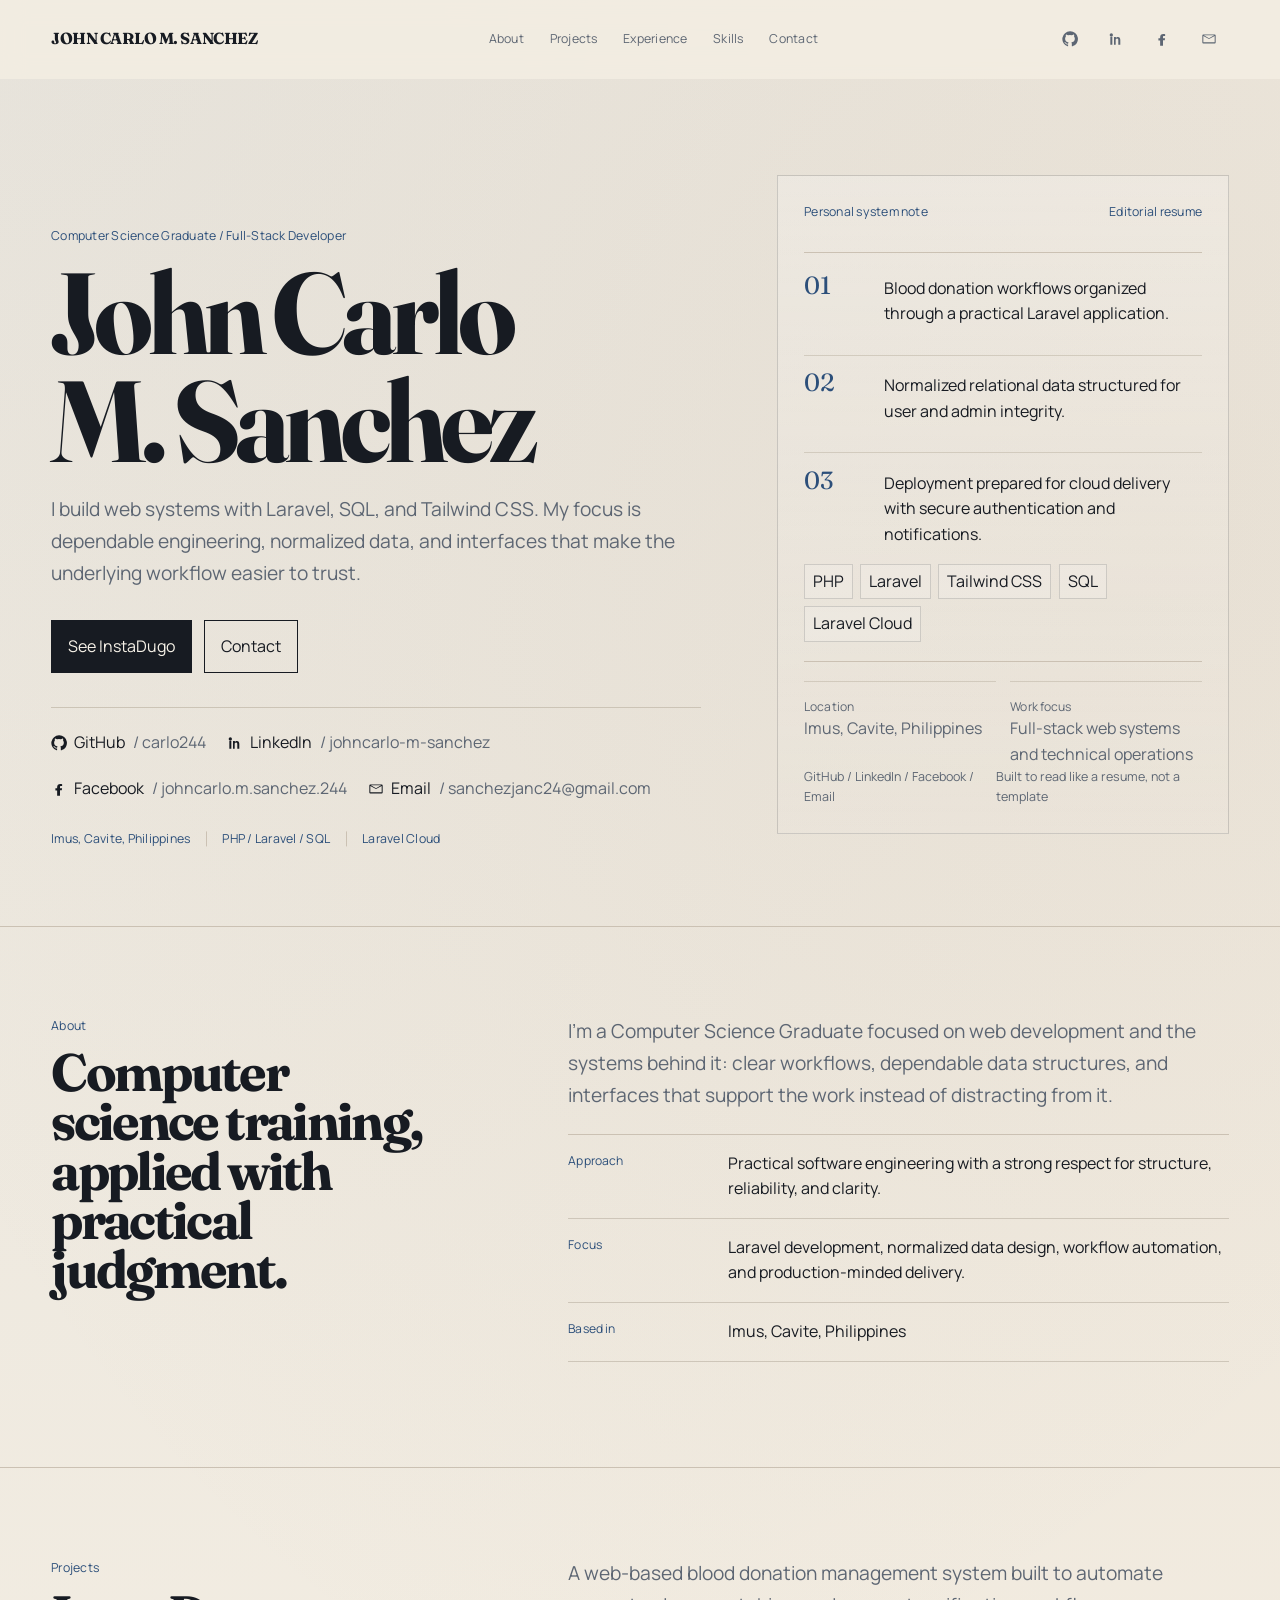
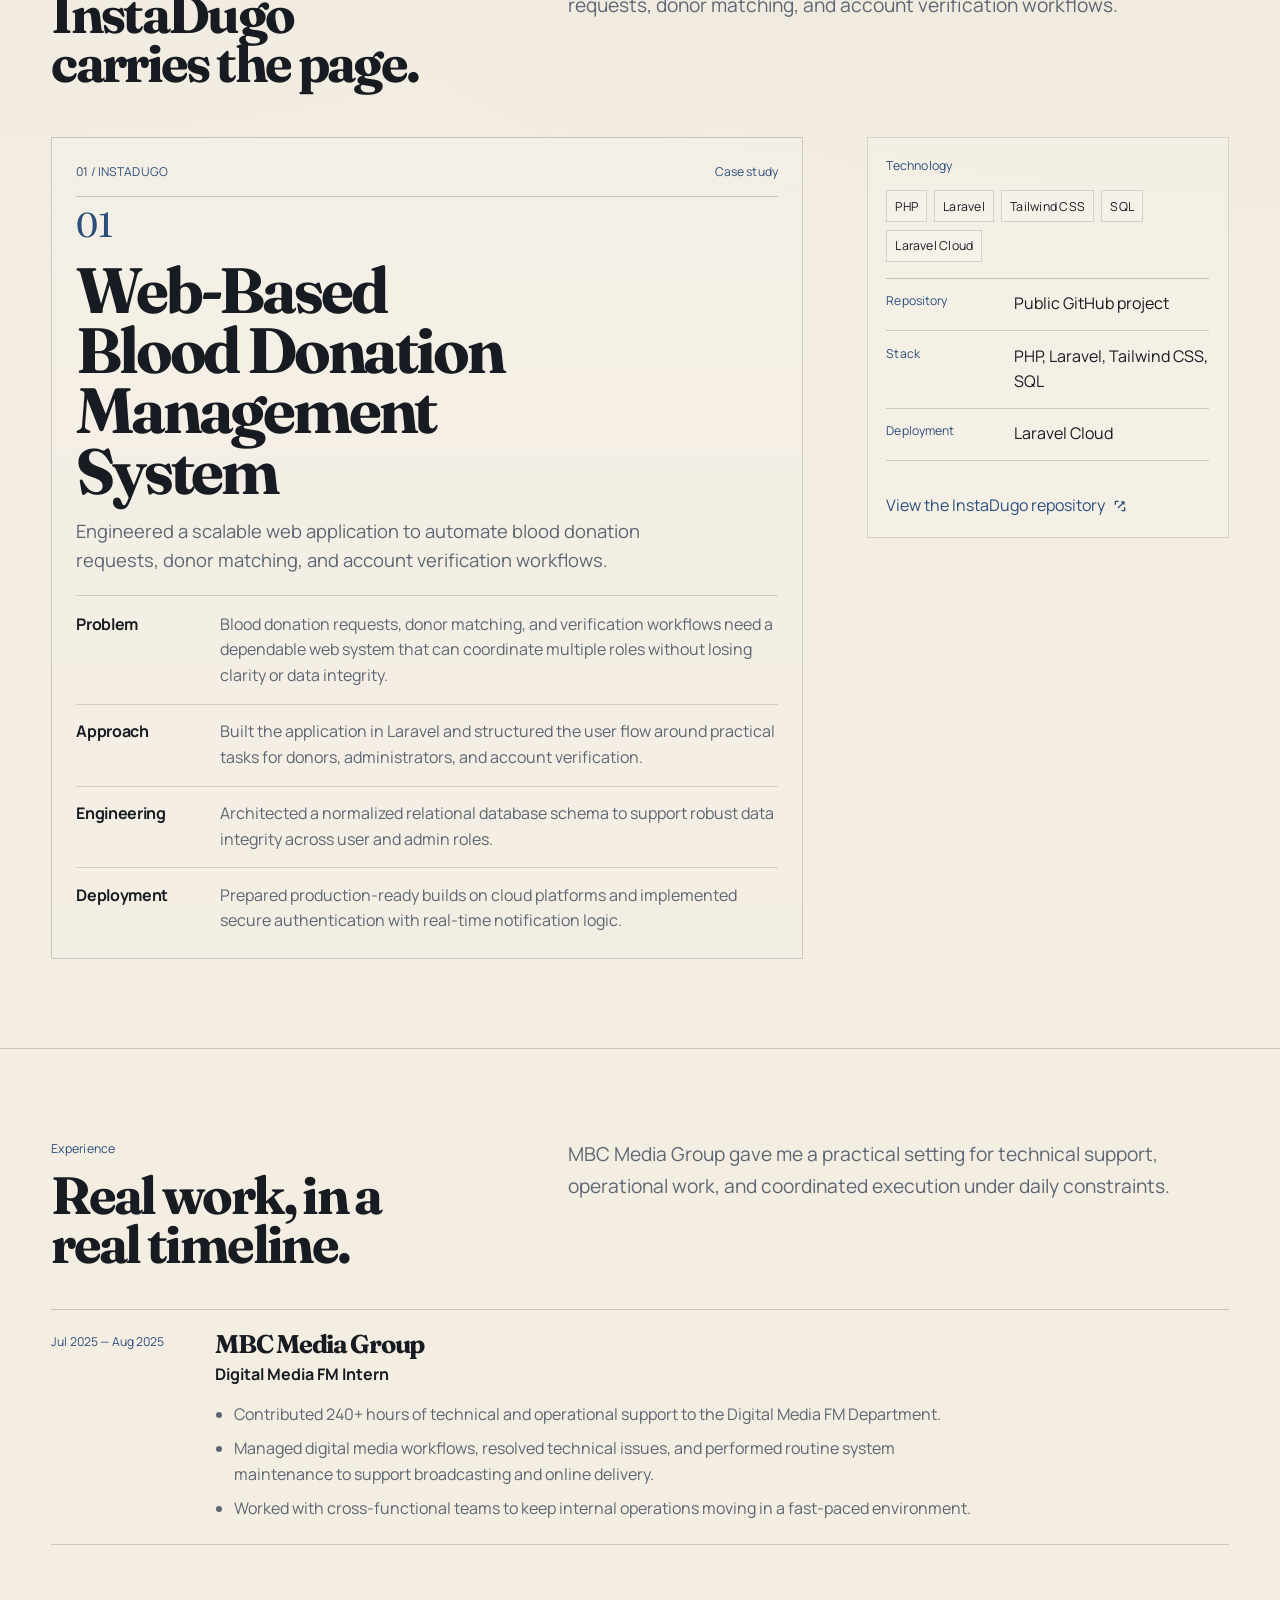
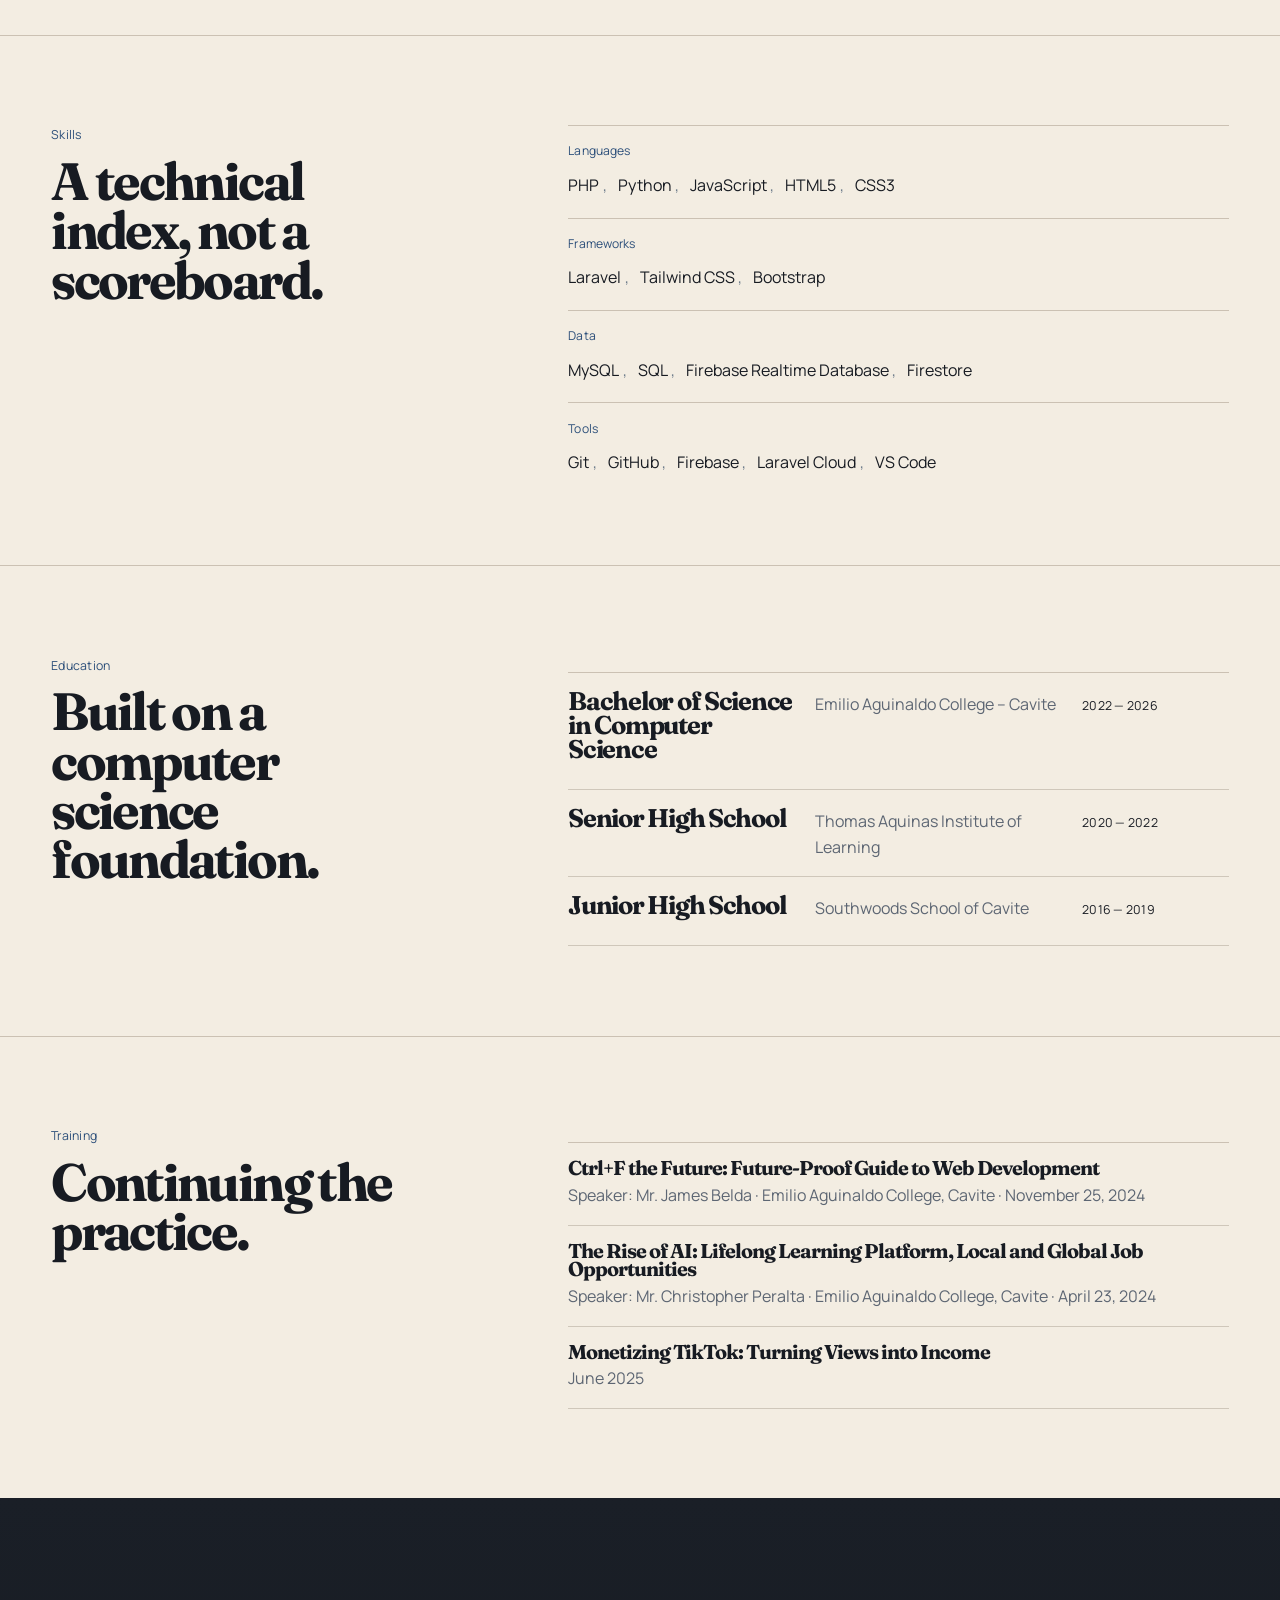
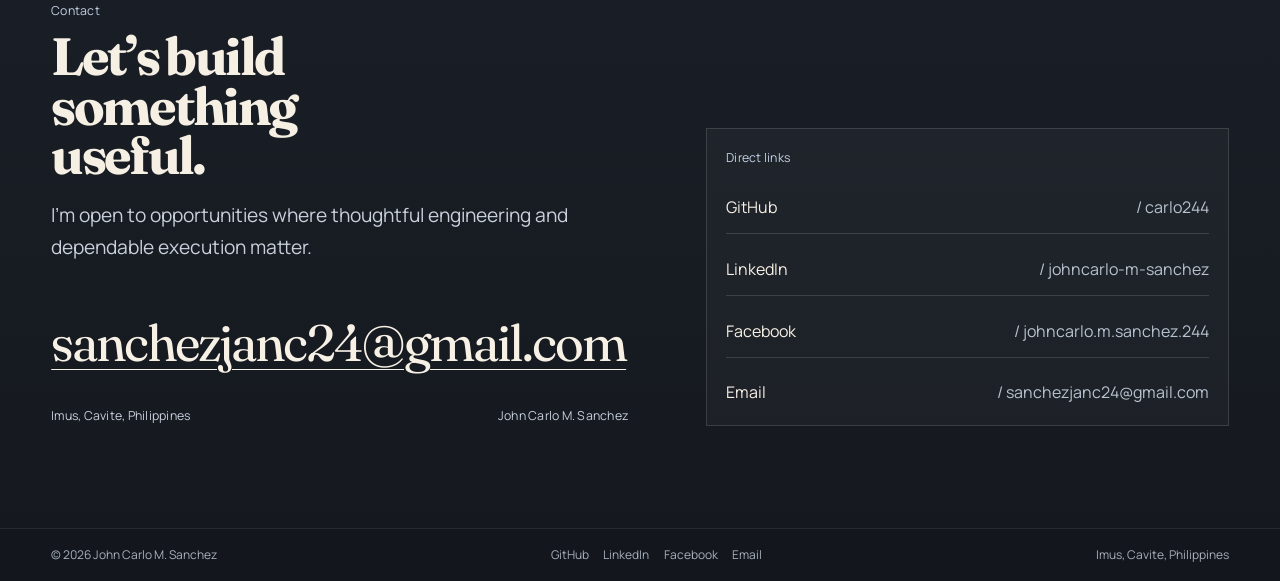
==== index.html @ 2cf1de8d "change me.html to index.html" ====
<!doctype html>
<html lang="en">
<head>
  <meta charset="utf-8">
  <meta name="viewport" content="width=device-width, initial-scale=1">
  <meta name="description" content="Portfolio of John Carlo M. Sanchez, a Computer Science Graduate and Full-Stack Developer based in Imus, Cavite, Philippines.">
  <meta name="theme-color" content="#f3ede2">
  <meta property="og:type" content="website">
  <meta property="og:title" content="John Carlo M. Sanchez | Computer Science Graduate and Full-Stack Developer">
  <meta property="og:description" content="A personal portfolio and digital resume focused on web systems, technical problem-solving, and project storytelling.">
  <meta name="twitter:card" content="summary">
  <title>John Carlo M. Sanchez | Computer Science Graduate and Full-Stack Developer</title>
  <script>document.documentElement.classList.add('js');</script>
  <link rel="preconnect" href="https://fonts.googleapis.com">
  <link rel="preconnect" href="https://fonts.gstatic.com" crossorigin>
  <link href="https://fonts.googleapis.com/css2?family=Fraunces:opsz,wght@9..144,600;9..144,700;9..144,800&family=Manrope:wght@400;500;600;700;800&display=swap" rel="stylesheet">
  <link rel="stylesheet" href="styles.css">
</head>
<body>
  <a class="skip-link" href="#main">Skip to content</a>
  <header id="site-header">
    <nav class="nav shell" aria-label="Primary navigation">
      <a class="brand" href="#top">JOHN CARLO M. SANCHEZ</a>
      <div class="nav-links" aria-label="Page sections">
        <a class="nav-link" href="#about">About</a>
        <a class="nav-link" href="#projects">Projects</a>
        <a class="nav-link" href="#experience">Experience</a>
        <a class="nav-link" href="#skills">Skills</a>
        <a class="nav-link" href="#contact">Contact</a>
      </div>
      <div class="nav-socials" aria-label="Social links">
        <a class="social-icon-link" href="https://github.com/carlo244" target="_blank" rel="noreferrer" aria-label="GitHub profile">
          <svg class="icon" viewBox="0 0 24 24" aria-hidden="true"><path d="M12 .5a11.5 11.5 0 0 0-3.64 22.41c.58.1.79-.25.79-.56v-2.1c-3.2.7-3.87-1.37-3.87-1.37-.52-1.33-1.28-1.69-1.28-1.69-1.05-.72.08-.71.08-.71 1.16.08 1.77 1.2 1.77 1.2 1.03 1.77 2.7 1.26 3.36.96.1-.75.4-1.26.72-1.55-2.56-.3-5.25-1.28-5.25-5.68 0-1.25.44-2.27 1.17-3.07-.12-.3-.51-1.54.11-3.2 0 0 .96-.31 3.14 1.18a10.9 10.9 0 0 1 5.72 0c2.18-1.5 3.14-1.18 3.14-1.18.62 1.66.23 2.9.11 3.2.73.8 1.17 1.82 1.17 3.07 0 4.41-2.7 5.38-5.27 5.68.41.36.77 1.08.77 2.18v3.23c0 .31.2.67.8.56A11.5 11.5 0 0 0 12 .5Z"/></svg>
        </a>
        <a class="social-icon-link" href="https://www.linkedin.com/in/johncarlo-m-sanchez/" target="_blank" rel="noreferrer" aria-label="LinkedIn profile">
          <svg class="icon" viewBox="0 0 24 24" aria-hidden="true"><path d="M4.98 3.5A2.48 2.48 0 1 1 5 8.46 2.48 2.48 0 0 1 4.98 3.5ZM3.5 20.5h3V9h-3v11.5ZM9 9h2.88v1.57h.04c.4-.76 1.4-1.57 2.88-1.57 3.08 0 3.65 2.03 3.65 4.67v6.83h-3V14.4c0-1.3-.02-2.98-1.82-2.98-1.83 0-2.11 1.43-2.11 2.9v6.18H9V9Z"/></svg>
        </a>
        <a class="social-icon-link" href="https://www.facebook.com/johncarlo.m.sanchez.244/" target="_blank" rel="noreferrer" aria-label="Facebook profile">
          <svg class="icon" viewBox="0 0 24 24" aria-hidden="true"><path d="M13.5 22v-8h2.7l.4-3.1h-3.1V9c0-.9.2-1.4 1.4-1.4h1.8V4.8c-.9-.1-1.8-.2-2.8-.2-2.8 0-4.7 1.7-4.7 4.9V11H6.6v3.1h2.6v8h4.3Z"/></svg>
        </a>
        <a class="social-icon-link" href="mailto:sanchezjanc24@gmail.com" aria-label="Send email">
          <svg class="icon" viewBox="0 0 24 24" aria-hidden="true"><path d="M3.5 5.25h17A1.5 1.5 0 0 1 22 6.75v10.5a1.5 1.5 0 0 1-1.5 1.5h-17A1.5 1.5 0 0 1 2 17.25V6.75a1.5 1.5 0 0 1 1.5-1.5Zm0 2.2v9.3h17v-9.3L12 12.1 3.5 7.45Zm.7-.9L12 10.7l7.8-4.15h-15.6Z"/></svg>
        </a>
      </div>
    </nav>
  </header>

  <main id="main">
    <section class="hero shell" id="top">
      <div class="hero-grid">
        <div class="hero-copy is-visible" data-reveal>
          <p class="eyebrow">Computer Science Graduate / Full-Stack Developer</p>
          <h1>John Carlo M. Sanchez</h1>
          <p class="lede">I build web systems with Laravel, SQL, and Tailwind CSS. My focus is dependable engineering, normalized data, and interfaces that make the underlying workflow easier to trust.</p>
          <div class="button-row">
            <a class="button primary" href="#projects">See InstaDugo</a>
            <a class="button ghost" href="#contact">Contact</a>
          </div>
          <div class="hero-socials" aria-label="Contact and social links">
            <a class="social-link" href="https://github.com/carlo244" target="_blank" rel="noreferrer">
              <svg class="icon" viewBox="0 0 24 24" aria-hidden="true"><path d="M12 .5a11.5 11.5 0 0 0-3.64 22.41c.58.1.79-.25.79-.56v-2.1c-3.2.7-3.87-1.37-3.87-1.37-.52-1.33-1.28-1.69-1.28-1.69-1.05-.72.08-.71.08-.71 1.16.08 1.77 1.2 1.77 1.2 1.03 1.77 2.7 1.26 3.36.96.1-.75.4-1.26.72-1.55-2.56-.3-5.25-1.28-5.25-5.68 0-1.25.44-2.27 1.17-3.07-.12-.3-.51-1.54.11-3.2 0 0 .96-.31 3.14 1.18a10.9 10.9 0 0 1 5.72 0c2.18-1.5 3.14-1.18 3.14-1.18.62 1.66.23 2.9.11 3.2.73.8 1.17 1.82 1.17 3.07 0 4.41-2.7 5.38-5.27 5.68.41.36.77 1.08.77 2.18v3.23c0 .31.2.67.8.56A11.5 11.5 0 0 0 12 .5Z"/></svg>
              <span>GitHub</span>
              <span>/ carlo244</span>
            </a>
            <a class="social-link" href="https://www.linkedin.com/in/johncarlo-m-sanchez/" target="_blank" rel="noreferrer">
              <svg class="icon" viewBox="0 0 24 24" aria-hidden="true"><path d="M4.98 3.5A2.48 2.48 0 1 1 5 8.46 2.48 2.48 0 0 1 4.98 3.5ZM3.5 20.5h3V9h-3v11.5ZM9 9h2.88v1.57h.04c.4-.76 1.4-1.57 2.88-1.57 3.08 0 3.65 2.03 3.65 4.67v6.83h-3V14.4c0-1.3-.02-2.98-1.82-2.98-1.83 0-2.11 1.43-2.11 2.9v6.18H9V9Z"/></svg>
              <span>LinkedIn</span>
              <span>/ johncarlo-m-sanchez</span>
            </a>
            <a class="social-link" href="https://www.facebook.com/johncarlo.m.sanchez.244/" target="_blank" rel="noreferrer">
              <svg class="icon" viewBox="0 0 24 24" aria-hidden="true"><path d="M13.5 22v-8h2.7l.4-3.1h-3.1V9c0-.9.2-1.4 1.4-1.4h1.8V4.8c-.9-.1-1.8-.2-2.8-.2-2.8 0-4.7 1.7-4.7 4.9V11H6.6v3.1h2.6v8h4.3Z"/></svg>
              <span>Facebook</span>
              <span>/ johncarlo.m.sanchez.244</span>
            </a>
            <a class="social-link" href="mailto:sanchezjanc24@gmail.com">
              <svg class="icon" viewBox="0 0 24 24" aria-hidden="true"><path d="M3.5 5.25h17A1.5 1.5 0 0 1 22 6.75v10.5a1.5 1.5 0 0 1-1.5 1.5h-17A1.5 1.5 0 0 1 2 17.25V6.75a1.5 1.5 0 0 1 1.5-1.5Zm0 2.2v9.3h17v-9.3L12 12.1 3.5 7.45Zm.7-.9L12 10.7l7.8-4.15h-15.6Z"/></svg>
              <span>Email</span>
              <span>/ sanchezjanc24@gmail.com</span>
            </a>
          </div>
          <div class="hero-meta-row meta" aria-label="Location and technical focus">
            <span>Imus, Cavite, Philippines</span>
            <span>PHP / Laravel / SQL</span>
            <span>Laravel Cloud</span>
          </div>
        </div>

        <aside class="hero-visual is-visible" data-reveal aria-label="Engineering overview">
          <div class="visual-header">
            <span class="tiny">Personal system note</span>
            <span class="tiny">Editorial resume</span>
          </div>
          <div class="visual-panel">
            <div class="visual-stack">
              <div class="visual-row">
                <span>01</span>
                <p>Blood donation workflows organized through a practical Laravel application.</p>
              </div>
              <div class="visual-row">
                <span>02</span>
                <p>Normalized relational data structured for user and admin integrity.</p>
              </div>
              <div class="visual-row">
                <span>03</span>
                <p>Deployment prepared for cloud delivery with secure authentication and notifications.</p>
              </div>
            </div>
            <div class="tech-strip" aria-label="Primary technologies">
              <span>PHP</span>
              <span>Laravel</span>
              <span>Tailwind CSS</span>
              <span>SQL</span>
              <span>Laravel Cloud</span>
            </div>
          </div>
          <div class="visual-notes">
            <div class="note-block">
              <p class="index-label">Location</p>
              <p>Imus, Cavite, Philippines</p>
            </div>
            <div class="note-block">
              <p class="index-label">Work focus</p>
              <p>Full-stack web systems and technical operations</p>
            </div>
          </div>
          <div class="visual-footer">
            <span>GitHub / LinkedIn / Facebook / Email</span>
            <span>Built to read like a resume, not a template</span>
          </div>
        </aside>
      </div>
    </section>

    <section class="section" id="about">
      <div class="shell section-grid" data-reveal>
        <div class="section-copy">
          <p class="section-label">About</p>
          <h2>Computer science training, applied with practical judgment.</h2>
        </div>
        <div>
          <p class="lede">I’m a Computer Science Graduate focused on web development and the systems behind it: clear workflows, dependable data structures, and interfaces that support the work instead of distracting from it.</p>
          <dl class="detail-list">
            <div class="detail-item">
              <dt>Approach</dt>
              <dd>Practical software engineering with a strong respect for structure, reliability, and clarity.</dd>
            </div>
            <div class="detail-item">
              <dt>Focus</dt>
              <dd>Laravel development, normalized data design, workflow automation, and production-minded delivery.</dd>
            </div>
            <div class="detail-item">
              <dt>Based in</dt>
              <dd>Imus, Cavite, Philippines</dd>
            </div>
          </dl>
        </div>
      </div>
    </section>

    <section class="section" id="projects">
      <div class="shell project-case" data-reveal>
        <div class="section-grid" style="grid-template-columns:minmax(0,0.8fr) minmax(0,1.2fr); gap: clamp(2rem, 6vw, 5rem);">
          <div class="section-copy">
            <p class="section-label">Projects</p>
            <h2>InstaDugo carries the page.</h2>
          </div>
          <p class="lede">A web-based blood donation management system built to automate requests, donor matching, and account verification workflows.</p>
        </div>

        <article class="project-layout" aria-labelledby="instadugo-title">
          <div class="project-stage">
            <div class="project-ribbon">
              <span class="project-kicker">01 / INSTADUGO</span>
              <span class="project-kicker">Case study</span>
            </div>
            <span class="project-number">01</span>
            <h3 class="project-title" id="instadugo-title">Web-Based Blood Donation Management System</h3>
            <p class="project-system">Engineered a scalable web application to automate blood donation requests, donor matching, and account verification workflows.</p>

            <div class="project-notes">
              <section class="project-note" aria-labelledby="instadugo-problem">
                <h4 id="instadugo-problem">Problem</h4>
                <p>Blood donation requests, donor matching, and verification workflows need a dependable web system that can coordinate multiple roles without losing clarity or data integrity.</p>
              </section>
              <section class="project-note" aria-labelledby="instadugo-approach">
                <h4 id="instadugo-approach">Approach</h4>
                <p>Built the application in Laravel and structured the user flow around practical tasks for donors, administrators, and account verification.</p>
              </section>
              <section class="project-note" aria-labelledby="instadugo-engineering">
                <h4 id="instadugo-engineering">Engineering</h4>
                <p>Architected a normalized relational database schema to support robust data integrity across user and admin roles.</p>
              </section>
              <section class="project-note" aria-labelledby="instadugo-deployment">
                <h4 id="instadugo-deployment">Deployment</h4>
                <p>Prepared production-ready builds on cloud platforms and implemented secure authentication with real-time notification logic.</p>
              </section>
            </div>
          </div>

          <aside class="project-aside">
            <p class="tiny">Technology</p>
            <div class="project-tags" aria-label="Project technologies">
              <span class="link-chip">PHP</span>
              <span class="link-chip">Laravel</span>
              <span class="link-chip">Tailwind CSS</span>
              <span class="link-chip">SQL</span>
              <span class="link-chip">Laravel Cloud</span>
            </div>

            <dl class="detail-list" style="margin-top:1rem;">
              <div class="detail-item">
                <dt>Repository</dt>
                <dd>Public GitHub project</dd>
              </div>
              <div class="detail-item">
                <dt>Stack</dt>
                <dd>PHP, Laravel, Tailwind CSS, SQL</dd>
              </div>
              <div class="detail-item">
                <dt>Deployment</dt>
                <dd>Laravel Cloud</dd>
              </div>
            </dl>

            <a class="repo-link" href="https://github.com/Carlo244/instadugo" target="_blank" rel="noreferrer">
              <span>View the InstaDugo repository</span>
              <svg class="icon" viewBox="0 0 24 24" aria-hidden="true"><path d="M14 5h5v5h-2V8.41l-7.3 7.3-1.4-1.42 7.29-7.29H14V5Z M6 6h4V4H4v6h2V6Z M18 18h-4v2h6v-6h-2v4Z"/></svg>
            </a>
          </aside>
        </article>
      </div>
    </section>

    <section class="section" id="experience">
      <div class="shell" data-reveal>
        <div class="section-grid" style="grid-template-columns:minmax(0,0.8fr) minmax(0,1.2fr); gap: clamp(2rem, 6vw, 5rem);">
          <div class="section-copy">
            <p class="section-label">Experience</p>
            <h2>Real work, in a real timeline.</h2>
          </div>
          <p class="lede">MBC Media Group gave me a practical setting for technical support, operational work, and coordinated execution under daily constraints.</p>
        </div>

        <div class="timeline">
          <article class="timeline-item">
            <p class="time-stamp">Jul 2025 — Aug 2025</p>
            <div>
              <h3>MBC Media Group</h3>
              <p class="timeline-role">Digital Media FM Intern</p>
              <ul>
                <li>Contributed 240+ hours of technical and operational support to the Digital Media FM Department.</li>
                <li>Managed digital media workflows, resolved technical issues, and performed routine system maintenance to support broadcasting and online delivery.</li>
                <li>Worked with cross-functional teams to keep internal operations moving in a fast-paced environment.</li>
              </ul>
            </div>
          </article>
        </div>
      </div>
    </section>

    <section class="section" id="skills">
      <div class="shell" data-reveal>
        <div class="section-grid" style="grid-template-columns:minmax(0,0.8fr) minmax(0,1.2fr); gap: clamp(2rem, 6vw, 5rem);">
          <div class="section-copy">
            <p class="section-label">Skills</p>
            <h2>A technical index, not a scoreboard.</h2>
          </div>
          <div class="technical-index">
            <div class="index-group">
              <p class="index-label">Languages</p>
              <ul>
                <li>PHP</li>
                <li>Python</li>
                <li>JavaScript</li>
                <li>HTML5</li>
                <li>CSS3</li>
              </ul>
            </div>
            <div class="index-group">
              <p class="index-label">Frameworks</p>
              <ul>
                <li>Laravel</li>
                <li>Tailwind CSS</li>
                <li>Bootstrap</li>
              </ul>
            </div>
            <div class="index-group">
              <p class="index-label">Data</p>
              <ul>
                <li>MySQL</li>
                <li>SQL</li>
                <li>Firebase Realtime Database</li>
                <li>Firestore</li>
              </ul>
            </div>
            <div class="index-group">
              <p class="index-label">Tools</p>
              <ul>
                <li>Git</li>
                <li>GitHub</li>
                <li>Firebase</li>
                <li>Laravel Cloud</li>
                <li>VS Code</li>
              </ul>
            </div>
          </div>
        </div>
      </div>
    </section>

    <section class="section" id="education">
      <div class="shell" data-reveal>
        <div class="section-grid" style="grid-template-columns:minmax(0,0.8fr) minmax(0,1.2fr); gap: clamp(2rem, 6vw, 5rem);">
          <div class="section-copy">
            <p class="section-label">Education</p>
            <h2>Built on a computer science foundation.</h2>
          </div>
          <div class="compact-list">
            <div class="compact-item">
              <h3>Bachelor of Science in Computer Science</h3>
              <p>Emilio Aguinaldo College – Cavite</p>
              <span class="meta">2022 — 2026</span>
            </div>
            <div class="compact-item">
              <h3>Senior High School</h3>
              <p>Thomas Aquinas Institute of Learning</p>
              <span class="meta">2020 — 2022</span>
            </div>
            <div class="compact-item">
              <h3>Junior High School</h3>
              <p>Southwoods School of Cavite</p>
              <span class="meta">2016 — 2019</span>
            </div>
          </div>
        </div>
      </div>
    </section>

    <section class="section" id="training">
      <div class="shell" data-reveal>
        <div class="section-grid" style="grid-template-columns:minmax(0,0.8fr) minmax(0,1.2fr); gap: clamp(2rem, 6vw, 5rem);">
          <div class="section-copy">
            <p class="section-label">Training</p>
            <h2>Continuing the practice.</h2>
          </div>
          <div class="training-list">
            <article class="training-entry">
              <h3>Ctrl+F the Future: Future-Proof Guide to Web Development</h3>
              <p>Speaker: Mr. James Belda · Emilio Aguinaldo College, Cavite · November 25, 2024</p>
            </article>
            <article class="training-entry">
              <h3>The Rise of AI: Lifelong Learning Platform, Local and Global Job Opportunities</h3>
              <p>Speaker: Mr. Christopher Peralta · Emilio Aguinaldo College, Cavite · April 23, 2024</p>
            </article>
            <article class="training-entry">
              <h3>Monetizing TikTok: Turning Views into Income</h3>
              <p>June 2025</p>
            </article>
          </div>
        </div>
      </div>
    </section>
  </main>

  <section class="contact" id="contact">
    <div class="shell contact-grid" data-reveal>
      <div class="contact-copy">
        <p class="eyebrow">Contact</p>
        <h2>Let’s build something useful.</h2>
        <p class="lede contact-note">I’m open to opportunities where thoughtful engineering and dependable execution matter.</p>
        <a class="contact-email" href="mailto:sanchezjanc24@gmail.com">sanchezjanc24@gmail.com</a>
        <div class="contact-ribbon meta">
          <span>Imus, Cavite, Philippines</span>
          <span>John Carlo M. Sanchez</span>
        </div>
      </div>

      <aside class="contact-index" aria-label="Social and contact destinations">
        <p class="tiny">Direct links</p>
        <div class="contact-list">
          <a class="contact-link" href="https://github.com/carlo244" target="_blank" rel="noreferrer">
            <span>GitHub</span>
            <span>/ carlo244</span>
          </a>
          <a class="contact-link" href="https://www.linkedin.com/in/johncarlo-m-sanchez/" target="_blank" rel="noreferrer">
            <span>LinkedIn</span>
            <span>/ johncarlo-m-sanchez</span>
          </a>
          <a class="contact-link" href="https://www.facebook.com/johncarlo.m.sanchez.244/" target="_blank" rel="noreferrer">
            <span>Facebook</span>
            <span>/ johncarlo.m.sanchez.244</span>
          </a>
          <a class="contact-link" href="mailto:sanchezjanc24@gmail.com">
            <span>Email</span>
            <span>/ sanchezjanc24@gmail.com</span>
          </a>
        </div>
      </aside>
    </div>
  </section>

  <footer>
    <div class="shell footer-row">
      <span>© <span id="year"></span> John Carlo M. Sanchez</span>
      <div class="footer-links" aria-label="Footer social links">
        <a href="https://github.com/carlo244" target="_blank" rel="noreferrer">GitHub</a>
        <a href="https://www.linkedin.com/in/johncarlo-m-sanchez/" target="_blank" rel="noreferrer">LinkedIn</a>
        <a href="https://www.facebook.com/johncarlo.m.sanchez.244/" target="_blank" rel="noreferrer">Facebook</a>
        <a href="mailto:sanchezjanc24@gmail.com">Email</a>
      </div>
      <span>Imus, Cavite, Philippines</span>
    </div>
  </footer>

  <script src="script.js"></script>
</body>
</html>
---- styles.css ----
:root {
        --paper: #f3ede2;
        --ink: #171b22;
        --muted: #5d6673;
        --line: #cbc1b3;
        --accent: #2c4f7a;
        --accent-soft: #6f7d8c;
        --shell: min(1240px, calc(100% - clamp(1.1rem, 4vw, 4rem) * 2));
        --shadow: 0 1px 0 rgba(23, 27, 34, 0.05);
    }

    * {
        box-sizing: border-box;
    }

    html {
        scroll-behavior: smooth;
        background: var(--paper);
    }

    body {
        margin: 0;
        color: var(--ink);
        background:
            radial-gradient(circle at top left, rgba(44, 79, 122, 0.06), transparent 35%),
            radial-gradient(circle at 92% 10%, rgba(140, 106, 73, 0.08), transparent 28%),
            var(--paper);
        font-family: "Manrope", Arial, sans-serif;
        font-size: 16px;
        line-height: 1.6;
        text-rendering: optimizeLegibility;
        -webkit-font-smoothing: antialiased;
    }

    a {
        color: inherit;
    }

    a:focus-visible,
    button:focus-visible {
        outline: 2px solid var(--accent);
        outline-offset: 4px;
    }

    .skip-link {
        position: absolute;
        left: 1rem;
        top: -4rem;
        z-index: 100;
        padding: 0.75rem 1rem;
        color: #fff;
        background: var(--ink);
        text-decoration: none;
        border-radius: 0;
    }

    .skip-link:focus {
        top: 1rem;
    }

    .shell {
        width: var(--shell);
        margin: 0 auto;
    }

    .section {
        padding: clamp(4rem, 7vw, 7rem) 0;
        border-top: 1px solid var(--line);
        scroll-margin-top: 6rem;
    }

    h1,
    h2,
    h3,
    p,
    dl,
    ul {
        margin-top: 0;
    }

    h1,
    h2,
    h3 {
        font-family: "Fraunces", Georgia, serif;
        font-weight: 700;
        letter-spacing: -0.05em;
        line-height: 0.94;
    }

    h1 {
        font-size: clamp(3.8rem, 9vw, 8rem);
        max-width: 7.2ch;
        margin: 0 0 1.25rem;
    }

    h2 {
        font-size: clamp(2.1rem, 4.1vw, 4.4rem);
        max-width: 11ch;
        margin-bottom: 1.25rem;
    }

    h3 {
        font-size: clamp(1.35rem, 2vw, 2rem);
        margin-bottom: 0.75rem;
    }

    .eyebrow,
    .meta,
    .nav-link,
    .section-label,
    .index-label,
    .link-chip,
    .tiny {
        font-size: 0.77rem;
        letter-spacing: 0.02em;
    }

    .eyebrow,
    .section-label,
    .index-label,
    .tiny {
        color: var(--accent);
        margin-bottom: 0.75rem;
    }

    .lede {
        font-size: clamp(1.05rem, 1.5vw, 1.22rem);
        line-height: 1.65;
        color: var(--muted);
        max-width: 44rem;
    }

    .icon {
        width: 1rem;
        height: 1rem;
        fill: currentColor;
        flex: 0 0 auto;
    }

    .button-row {
        display: flex;
        flex-wrap: wrap;
        gap: 0.75rem;
        margin-top: 1.9rem;
    }

    .button {
        display: inline-flex;
        align-items: center;
        justify-content: center;
        gap: 0.5rem;
        min-height: 46px;
        padding: 0.8rem 1rem;
        text-decoration: none;
        border: 1px solid var(--ink);
        background: transparent;
        color: var(--ink);
        transition: transform 180ms ease, background-color 180ms ease, color 180ms ease, border-color 180ms ease;
    }

    .button:hover {
        transform: translateY(-1px);
    }

    .button.primary {
        background: var(--ink);
        color: #f7f2e8;
    }

    .button.primary:hover {
        background: var(--accent);
        border-color: var(--accent);
    }

    .button.ghost:hover {
        background: rgba(23, 27, 34, 0.05);
    }

    header {
        position: sticky;
        top: 0;
        z-index: 20;
        background: color-mix(in srgb, var(--paper) 88%, transparent);
        backdrop-filter: blur(12px);
        border-bottom: 1px solid transparent;
        transition: border-color 180ms ease, box-shadow 180ms ease;
    }

    header.scrolled {
        border-color: rgba(201, 193, 179, 0.75);
        box-shadow: var(--shadow);
    }

    .nav {
        display: grid;
        grid-template-columns: auto 1fr auto;
        align-items: center;
        gap: 1rem;
        min-height: 78px;
        padding: 0.75rem 0;
    }

    .brand {
        font-family: "Fraunces", Georgia, serif;
        font-size: 1rem;
        font-weight: 700;
        text-decoration: none;
        letter-spacing: -0.03em;
        white-space: nowrap;
    }

    .nav-links {
        display: flex;
        justify-content: center;
        gap: clamp(0.9rem, 2vw, 1.8rem);
        flex-wrap: wrap;
    }

    .nav-link {
        color: var(--muted);
        text-decoration: none;
        transition: color 180ms ease;
    }

    .nav-link:hover,
    .nav-link[aria-current="true"] {
        color: var(--ink);
    }

    .nav-socials {
        display: flex;
        align-items: center;
        gap: 0.4rem;
        flex-wrap: wrap;
        justify-content: flex-end;
    }

    .social-icon-link {
        display: inline-flex;
        align-items: center;
        justify-content: center;
        width: 2.5rem;
        height: 2.5rem;
        border: 1px solid transparent;
        text-decoration: none;
        color: var(--muted);
        transition: background-color 180ms ease, color 180ms ease, border-color 180ms ease, transform 180ms ease;
    }

    .social-icon-link:hover {
        color: var(--ink);
        background: rgba(23, 27, 34, 0.04);
        border-color: rgba(23, 27, 34, 0.08);
        transform: translateY(-1px);
    }

    main {
        overflow: clip;
    }

    .hero {
        padding: clamp(4rem, 8vw, 6rem) 0 clamp(3rem, 6vw, 5rem);
    }

    .hero-grid {
        display: grid;
        grid-template-columns: minmax(0, 1.18fr) minmax(290px, 0.82fr);
        gap: clamp(2rem, 6vw, 6rem);
        align-items: start;
    }

    .hero-copy {
        padding-top: clamp(1rem, 4vw, 3.5rem);
    }

    .hero-meta-row {
        display: flex;
        flex-wrap: wrap;
        gap: 0.65rem 1rem;
        margin-top: 1.5rem;
        color: var(--accent);
    }

    .hero-meta-row span+span {
        position: relative;
        padding-left: 1rem;
    }

    .hero-meta-row span+span::before {
        content: "";
        position: absolute;
        left: 0;
        top: 50%;
        width: 1px;
        height: 0.95rem;
        background: var(--line);
        transform: translateY(-50%);
    }

    .hero-socials {
        display: flex;
        flex-wrap: wrap;
        gap: 0.9rem 1.35rem;
        margin-top: 2.1rem;
        padding-top: 1.2rem;
        border-top: 1px solid rgba(201, 193, 179, 0.9);
    }

    .social-link {
        display: inline-flex;
        align-items: center;
        gap: 0.45rem;
        text-decoration: none;
        color: var(--ink);
        min-height: 2rem;
    }

    .social-link span:last-child {
        color: var(--muted);
    }

    .hero-visual {
        border: 1px solid rgba(23, 27, 34, 0.16);
        background: linear-gradient(180deg, rgba(255, 255, 255, 0.22), rgba(255, 255, 255, 0.04));
        padding: clamp(1rem, 2.6vw, 1.6rem);
    }

    .visual-header,
    .visual-footer,
    .project-ribbon,
    .contact-ribbon {
        display: flex;
        justify-content: space-between;
        gap: 1rem;
        align-items: center;
    }

    .visual-header,
    .visual-footer {
        font-size: 0.78rem;
        color: var(--muted);
    }

    .visual-panel {
        margin: 1.2rem 0;
        border-top: 1px solid var(--line);
        border-bottom: 1px solid var(--line);
        padding: 1.2rem 0;
    }

    .visual-stack {
        display: grid;
        gap: 0.85rem;
    }

    .visual-row {
        display: grid;
        grid-template-columns: 4rem 1fr;
        gap: 1rem;
        align-items: baseline;
        padding: 0.9rem 0;
        border-top: 1px solid rgba(201, 193, 179, 0.72);
    }

    .visual-row:first-child {
        border-top: 0;
        padding-top: 0;
    }

    .visual-row:last-child {
        padding-bottom: 0;
    }

    .visual-row span {
        font-family: "Fraunces", Georgia, serif;
        font-size: 1.55rem;
        line-height: 1;
        color: var(--accent);
    }

    .visual-row p {
        margin-bottom: 0;
        color: var(--ink);
    }

    .visual-notes {
        display: grid;
        grid-template-columns: repeat(2, minmax(0, 1fr));
        gap: 0.9rem;
    }

    .note-block {
        padding-top: 0.9rem;
        border-top: 1px solid rgba(201, 193, 179, 0.72);
    }

    .note-block p {
        margin-bottom: 0;
        color: var(--muted);
    }

    .tech-strip {
        display: flex;
        flex-wrap: wrap;
        gap: 0.45rem;
        margin-top: 1rem;
    }

    .tech-strip span,
    .link-chip {
        display: inline-flex;
        align-items: center;
        min-height: 2rem;
        padding: 0.25rem 0.5rem;
        border: 1px solid rgba(23, 27, 34, 0.15);
        background: rgba(255, 255, 255, 0.15);
        color: var(--ink);
        text-decoration: none;
    }

    .section-grid {
        display: grid;
        grid-template-columns: minmax(0, 0.8fr) minmax(0, 1.2fr);
        gap: clamp(2rem, 6vw, 5rem);
        align-items: start;
    }

    .section-copy {
        position: sticky;
        top: 5.5rem;
    }

    .detail-list {
        margin-top: 1.4rem;
        border-top: 1px solid var(--line);
    }

    .detail-item {
        display: grid;
        grid-template-columns: 9rem minmax(0, 1fr);
        gap: 1rem;
        padding: 1rem 0;
        border-bottom: 1px solid rgba(201, 193, 179, 0.85);
    }

    .detail-item dt,
    .index-label,
    .project-kicker,
    .time-stamp {
        color: var(--accent);
        font-size: 0.76rem;
        letter-spacing: 0.01em;
        text-transform: none;
    }

    .detail-item dd {
        margin: 0;
        color: var(--ink);
    }

    .technical-index {
        display: grid;
        gap: 1.2rem;
    }

    .index-group {
        padding-top: 0.95rem;
        border-top: 1px solid var(--line);
    }

    .index-group ul {
        list-style: none;
        padding: 0;
        margin: 0.7rem 0 0;
        display: flex;
        flex-wrap: wrap;
        gap: 0.45rem 0.7rem;
    }

    .index-group li {
        display: inline;
    }

    .index-group li:not(:last-child)::after {
        content: ",";
        color: var(--accent-soft);
        margin-left: 0.2rem;
    }

    .project-case {
        display: grid;
        gap: 1.8rem;
    }

    .project-ribbon {
        padding-bottom: 0.9rem;
        border-bottom: 1px solid var(--line);
        color: var(--muted);
    }

    .project-layout {
        display: grid;
        grid-template-columns: minmax(0, 1.35fr) minmax(280px, 0.65fr);
        gap: clamp(1.6rem, 5vw, 4rem);
        align-items: start;
    }

    .project-stage {
        padding: clamp(1.1rem, 2.5vw, 1.5rem);
        border: 1px solid rgba(23, 27, 34, 0.18);
        background: linear-gradient(180deg, rgba(255, 255, 255, 0.18), rgba(255, 255, 255, 0.03));
    }

    .project-number {
        display: block;
        font-family: "Fraunces", Georgia, serif;
        font-size: clamp(1.5rem, 2.7vw, 2.4rem);
        color: var(--accent);
        margin-bottom: 0.5rem;
    }

    .project-title {
        font-size: clamp(2.4rem, 5vw, 5.3rem);
        max-width: 11ch;
        margin-bottom: 1rem;
    }

    .project-system {
        max-width: 40rem;
        color: var(--muted);
        font-size: clamp(1rem, 1.5vw, 1.15rem);
    }

    .project-notes {
        display: grid;
        gap: 0.95rem;
        margin-top: 1.2rem;
        padding-top: 1rem;
        border-top: 1px solid rgba(201, 193, 179, 0.8);
    }

    .project-note {
        display: grid;
        grid-template-columns: minmax(6.5rem, 8rem) minmax(0, 1fr);
        gap: 1rem;
        padding-top: 0.9rem;
        border-top: 1px solid rgba(201, 193, 179, 0.72);
    }

    .project-note:first-child {
        border-top: 0;
        padding-top: 0;
    }

    .project-note h4 {
        margin: 0;
        font-size: 1rem;
        letter-spacing: -0.02em;
    }

    .project-note p {
        margin-bottom: 0;
        color: var(--muted);
    }

    .project-aside {
        position: sticky;
        top: 5.5rem;
        border: 1px solid rgba(23, 27, 34, 0.14);
        padding: 1.15rem;
        background: rgba(255, 255, 255, 0.16);
    }

    .project-aside dl {
        margin-bottom: 1rem;
    }

    .project-aside .detail-item {
        grid-template-columns: 7rem minmax(0, 1fr);
        padding: 0.8rem 0;
    }

    .project-tags {
        display: flex;
        flex-wrap: wrap;
        gap: 0.45rem;
        margin-top: 0.9rem;
    }

    .repo-link {
        display: inline-flex;
        align-items: center;
        gap: 0.45rem;
        margin-top: 1rem;
        color: var(--accent);
        text-decoration: none;
        text-underline-offset: 0.18em;
    }

    .repo-link:hover {
        text-decoration: underline;
    }

    .timeline {
        display: grid;
        gap: 0;
        border-top: 1px solid var(--line);
        margin-top: 1.2rem;
    }

    .timeline-item {
        display: grid;
        grid-template-columns: 9rem minmax(0, 1fr);
        gap: 1.25rem;
        padding: 1.4rem 0;
        border-bottom: 1px solid rgba(201, 193, 179, 0.85);
    }

    .timeline-item h3 {
        margin-bottom: 0.4rem;
    }

    .timeline-role {
        margin-bottom: 0.85rem;
        color: var(--ink);
        font-weight: 700;
    }

    .timeline-item ul {
        margin: 0;
        padding-left: 1.15rem;
        color: var(--muted);
        max-width: 48rem;
    }

    .timeline-item li+li {
        margin-top: 0.55rem;
    }

    .compact-list {
        display: grid;
        gap: 0;
        border-top: 1px solid var(--line);
        margin-top: 1rem;
    }

    .compact-item {
        display: grid;
        grid-template-columns: 1.1fr 1.2fr 0.7fr;
        gap: 1rem;
        align-items: baseline;
        padding: 1rem 0;
        border-bottom: 1px solid rgba(201, 193, 179, 0.85);
    }

    .compact-item p {
        margin-bottom: 0;
        color: var(--muted);
    }

    .training-list {
        display: grid;
        gap: 0;
        border-top: 1px solid var(--line);
        margin-top: 1rem;
    }

    .training-entry {
        padding: 1rem 0;
        border-bottom: 1px solid rgba(201, 193, 179, 0.85);
    }

    .training-entry h3 {
        font-size: clamp(1.05rem, 1.6vw, 1.25rem);
        margin-bottom: 0.3rem;
    }

    .training-entry p {
        margin-bottom: 0;
        color: var(--muted);
    }

    .contact {
        padding: clamp(4.5rem, 8vw, 7rem) 0;
        background: linear-gradient(180deg, #1a1f27 0%, #15191f 100%);
        color: #f5efe4;
    }

    .contact .eyebrow,
    .contact .section-label,
    .contact .tiny {
        color: #c3d0e4;
    }

    .contact-grid {
        display: grid;
        grid-template-columns: minmax(0, 1.05fr) minmax(320px, 0.95fr);
        gap: clamp(2rem, 6vw, 5rem);
        align-items: end;
    }

    .contact-copy .lede,
    .contact .meta,
    .contact-note {
        color: #c9d0dc;
    }

    .contact-email {
        display: inline-flex;
        align-items: center;
        gap: 0.45rem;
        font-family: "Fraunces", Georgia, serif;
        font-size: clamp(1.75rem, 4vw, 4rem);
        letter-spacing: -0.04em;
        text-decoration-thickness: 1px;
        text-underline-offset: 0.15em;
        color: #f7f0e5;
        margin: 1.2rem 0 1.4rem;
        overflow-wrap: anywhere;
    }

    .contact-index {
        border: 1px solid rgba(247, 240, 229, 0.14);
        padding: 1.2rem;
        background: rgba(255, 255, 255, 0.03);
    }

    .contact-list {
        display: grid;
        gap: 0.6rem;
        margin-top: 0.9rem;
    }

    .contact-link {
        display: flex;
        align-items: center;
        justify-content: space-between;
        gap: 1rem;
        padding: 0.8rem 0;
        border-bottom: 1px solid rgba(247, 240, 229, 0.14);
        color: #f7f0e5;
        text-decoration: none;
    }

    .contact-link:last-child {
        border-bottom: 0;
        padding-bottom: 0;
    }

    .contact-link span:last-child {
        color: #b8c2cf;
    }

    footer {
        background: #13171d;
        color: #a8b0bc;
        border-top: 1px solid rgba(255, 255, 255, 0.08);
        padding: 1rem 0;
    }

    .footer-row {
        display: flex;
        flex-wrap: wrap;
        justify-content: space-between;
        gap: 0.75rem 1rem;
        font-size: 0.75rem;
    }

    .footer-links {
        display: flex;
        flex-wrap: wrap;
        gap: 0.9rem;
    }

    .footer-links a {
        color: inherit;
        text-decoration: none;
    }

    .footer-links a:hover {
        color: #f3ede2;
        text-decoration: underline;
        text-underline-offset: 0.15em;
    }

    [data-reveal] {
        opacity: 1;
        transform: none;
    }

    .js [data-reveal] {
        opacity: 1;
        transform: none;
        transition: opacity 500ms ease, transform 500ms ease;
    }

    @media (max-width: 1080px) {
        .nav {
            grid-template-columns: 1fr;
            gap: 0.6rem;
            padding: 1rem 0 0.9rem;
        }

        .nav-links,
        .nav-socials {
            justify-content: flex-start;
        }

        .hero-grid,
        .section-grid,
        .project-layout,
        .contact-grid {
            grid-template-columns: 1fr;
        }

        .section-copy,
        .project-aside {
            position: static;
        }

        .hero-copy {
            padding-top: 0.5rem;
        }

        .visual-notes,
        .compact-item {
            grid-template-columns: 1fr;
        }

        .timeline-item,
        .detail-item {
            grid-template-columns: 1fr;
            gap: 0.35rem;
        }
    }

    @media (max-width: 720px) {
        h1 {
            font-size: clamp(3.1rem, 16vw, 4.8rem);
        }

        h2 {
            font-size: clamp(2rem, 10vw, 3.4rem);
        }

        .hero,
        .section,
        .contact {
            padding-left: 0;
            padding-right: 0;
        }

        .hero {
            padding-top: 2.5rem;
        }

        .project-note {
            grid-template-columns: 1fr;
            gap: 0.4rem;
        }

        .contact-email {
            font-size: clamp(1.6rem, 9vw, 2.5rem);
        }

        .hero-meta-row span+span {
            padding-left: 0;
        }

        .hero-meta-row span+span::before {
            display: none;
        }
    }

    @media (prefers-reduced-motion: reduce) {
        html {
            scroll-behavior: auto;
        }

        *,
        *::before,
        *::after {
            animation-duration: 0.01ms !important;
            animation-iteration-count: 1 !important;
            transition-duration: 0.01ms !important;
            scroll-behavior: auto !important;
        }

        .js [data-reveal] {
            opacity: 1;
            transform: none;
            transition: none;
        }
    }
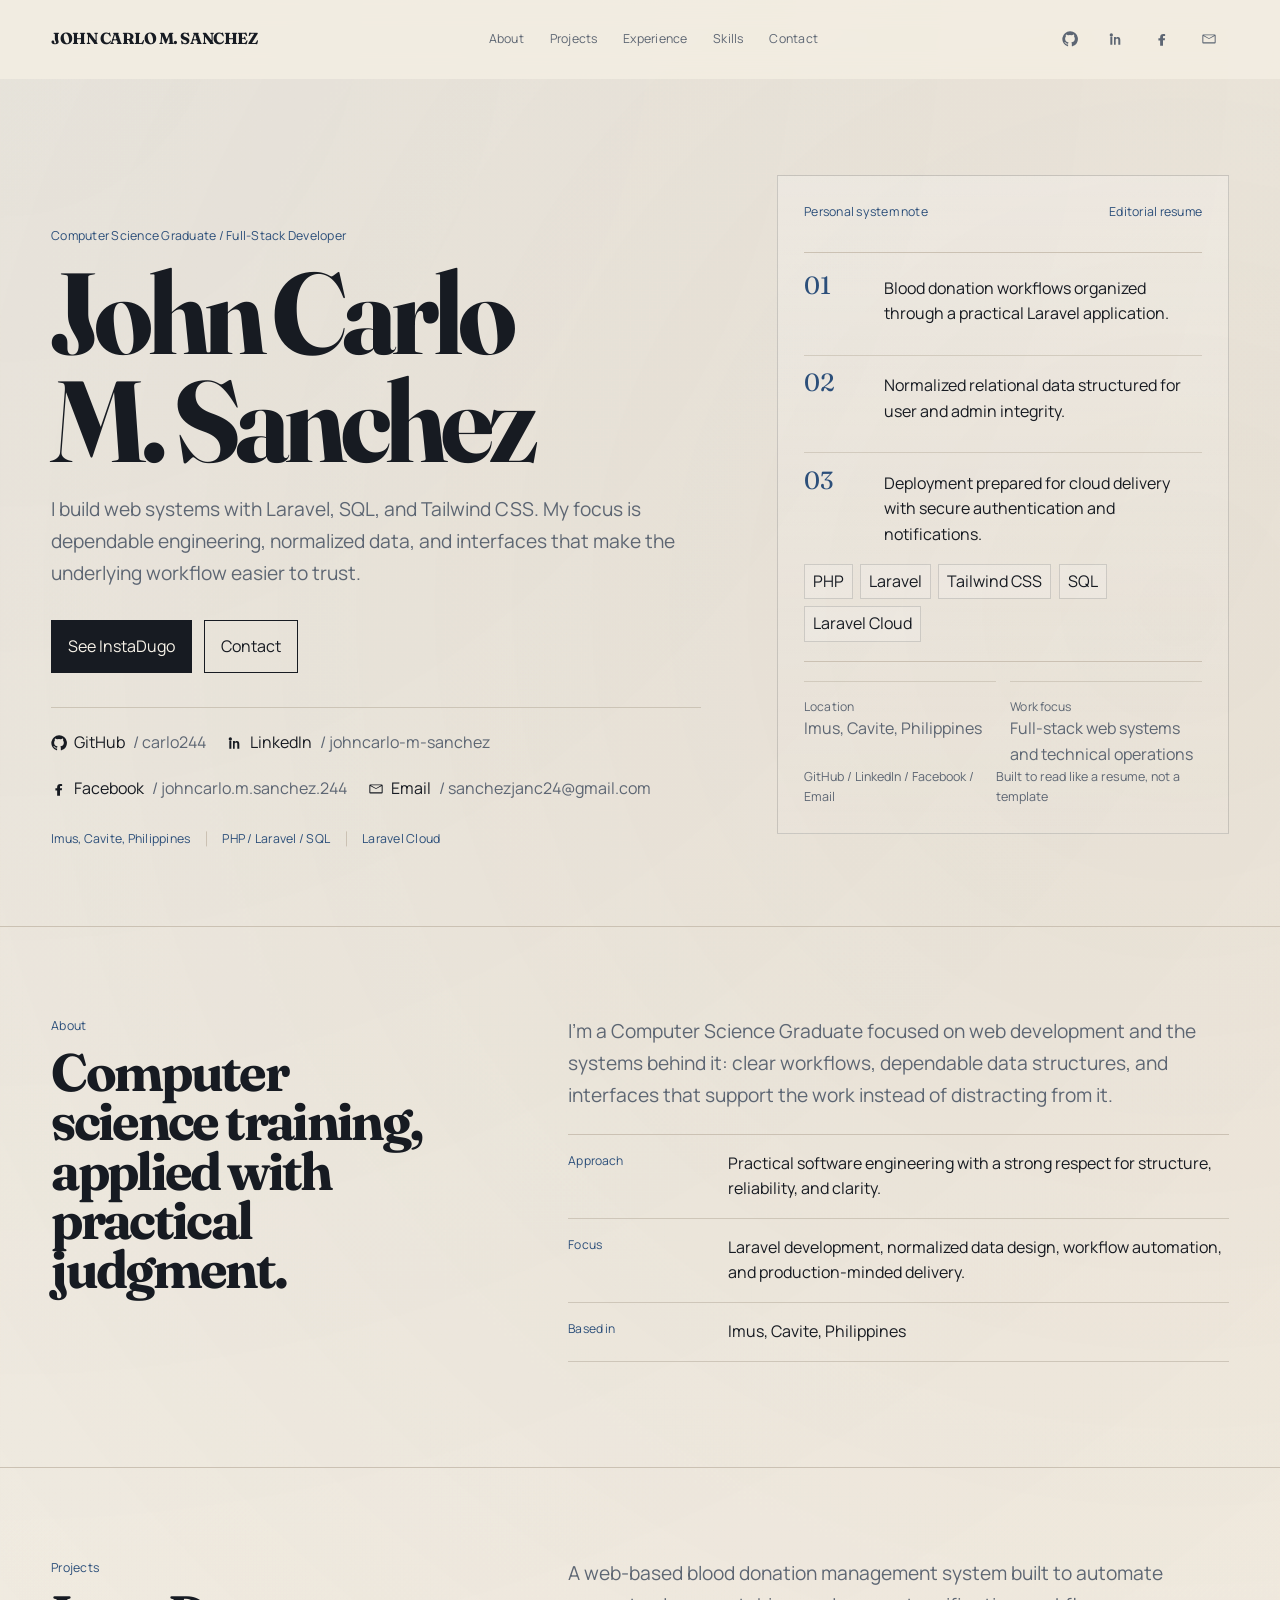
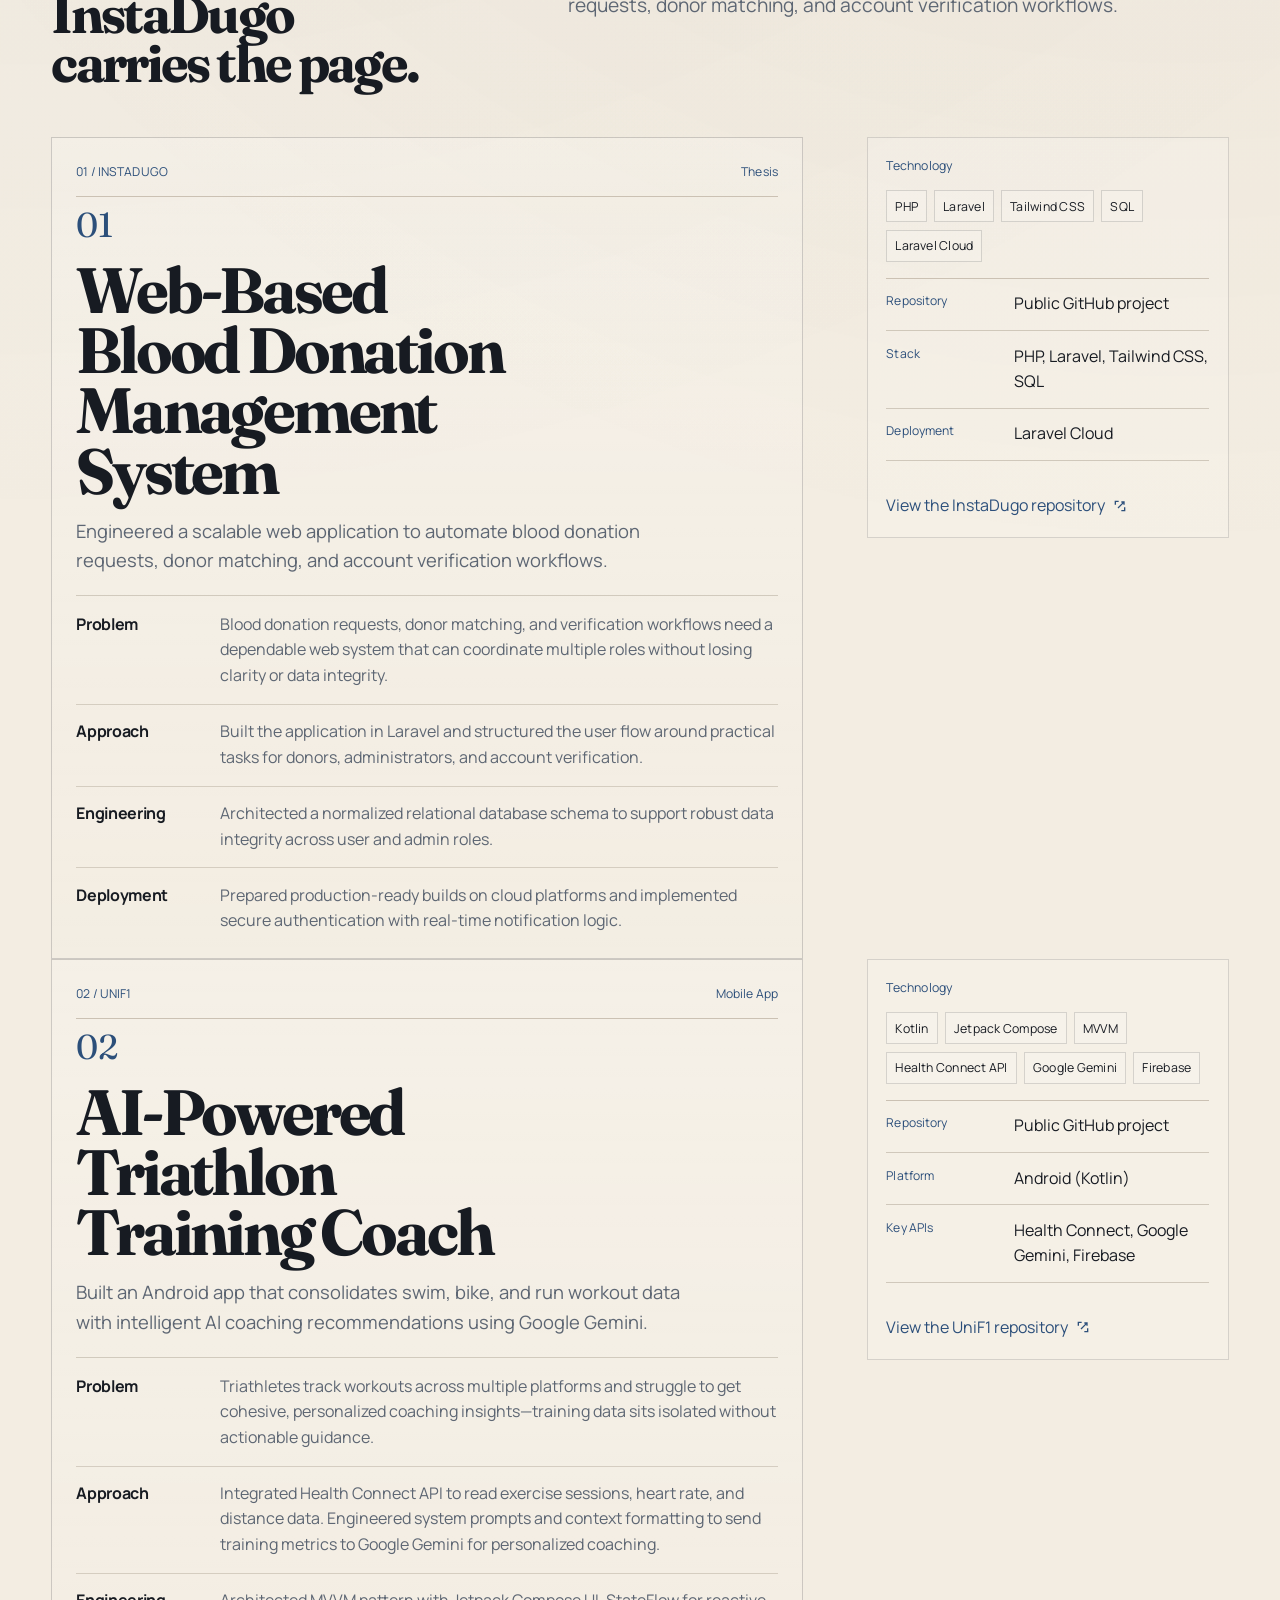
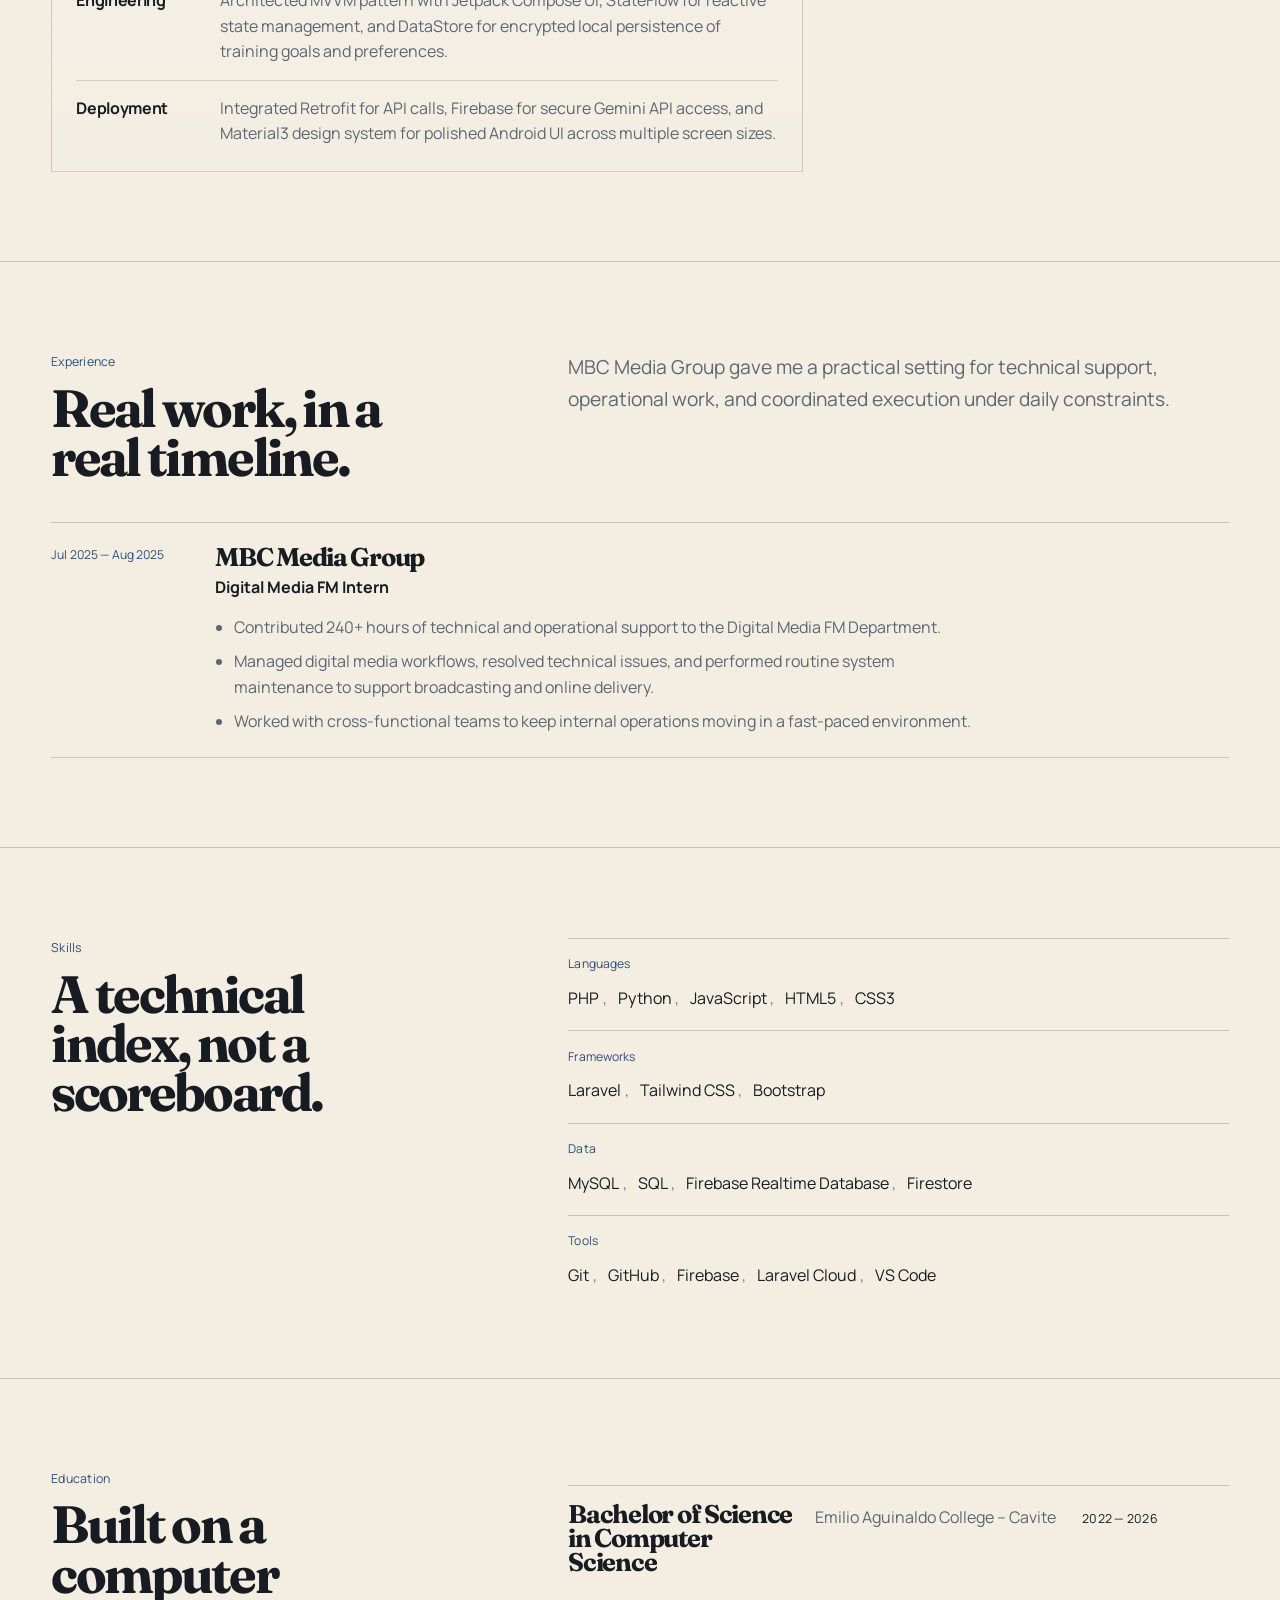
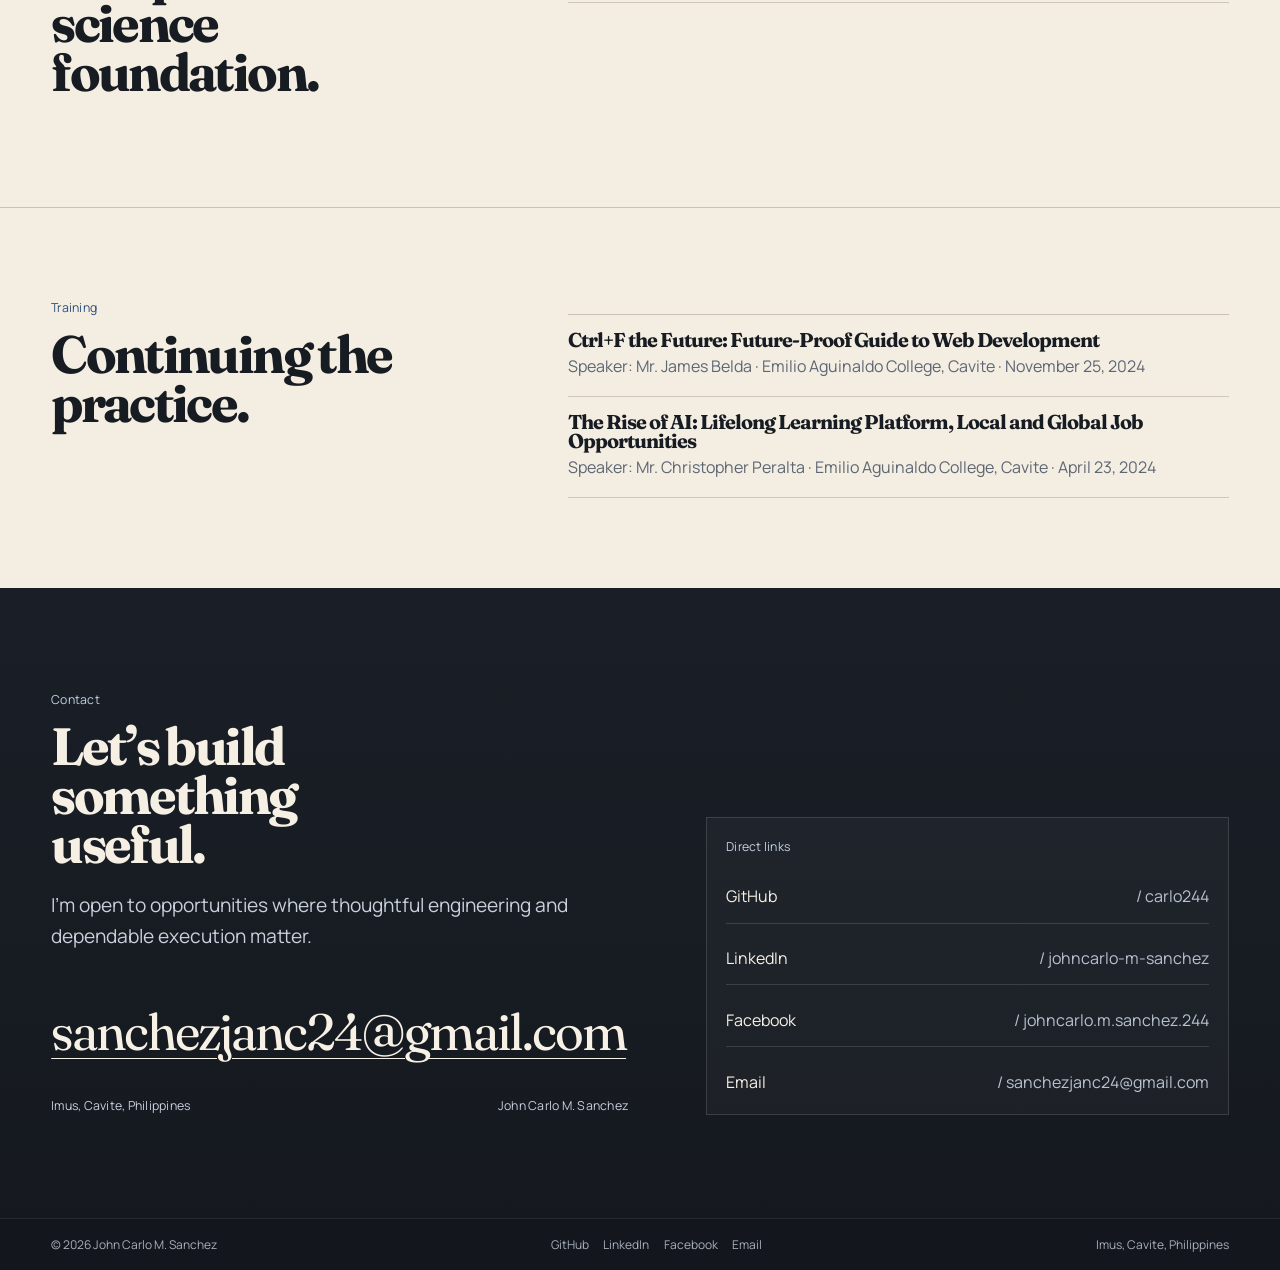
==== commit 5a61a270: "Add UniF1 Android project to portfolio - Added second project showcasing mobile development with Kot" ====
--- a/index.html
+++ b/index.html
@@ -171,7 +171,7 @@
           <div class="project-stage">
             <div class="project-ribbon">
               <span class="project-kicker">01 / INSTADUGO</span>
-              <span class="project-kicker">Case study</span>
+              <span class="project-kicker">Thesis</span>
             </div>
             <span class="project-number">01</span>
             <h3 class="project-title" id="instadugo-title">Web-Based Blood Donation Management System</h3>
@@ -224,6 +224,71 @@
 
             <a class="repo-link" href="https://github.com/Carlo244/instadugo" target="_blank" rel="noreferrer">
               <span>View the InstaDugo repository</span>
+              <svg class="icon" viewBox="0 0 24 24" aria-hidden="true"><path d="M14 5h5v5h-2V8.41l-7.3 7.3-1.4-1.42 7.29-7.29H14V5Z M6 6h4V4H4v6h2V6Z M18 18h-4v2h6v-6h-2v4Z"/></svg>
+            </a>
+          </aside>
+        </article>
+      </div>
+
+      <div class="shell project-case" data-reveal>
+        <article class="project-layout" aria-labelledby="unif1-title">
+          <div class="project-stage">
+            <div class="project-ribbon">
+              <span class="project-kicker">02 / UNIF1</span>
+              <span class="project-kicker">Mobile App</span>
+            </div>
+            <span class="project-number">02</span>
+            <h3 class="project-title" id="unif1-title">AI-Powered Triathlon Training Coach</h3>
+            <p class="project-system">Built an Android app that consolidates swim, bike, and run workout data with intelligent AI coaching recommendations using Google Gemini.</p>
+
+            <div class="project-notes">
+              <section class="project-note" aria-labelledby="unif1-problem">
+                <h4 id="unif1-problem">Problem</h4>
+                <p>Triathletes track workouts across multiple platforms and struggle to get cohesive, personalized coaching insights—training data sits isolated without actionable guidance.</p>
+              </section>
+              <section class="project-note" aria-labelledby="unif1-approach">
+                <h4 id="unif1-approach">Approach</h4>
+                <p>Integrated Health Connect API to read exercise sessions, heart rate, and distance data. Engineered system prompts and context formatting to send training metrics to Google Gemini for personalized coaching.</p>
+              </section>
+              <section class="project-note" aria-labelledby="unif1-engineering">
+                <h4 id="unif1-engineering">Engineering</h4>
+                <p>Architected MVVM pattern with Jetpack Compose UI, StateFlow for reactive state management, and DataStore for encrypted local persistence of training goals and preferences.</p>
+              </section>
+              <section class="project-note" aria-labelledby="unif1-deployment">
+                <h4 id="unif1-deployment">Deployment</h4>
+                <p>Integrated Retrofit for API calls, Firebase for secure Gemini API access, and Material3 design system for polished Android UI across multiple screen sizes.</p>
+              </section>
+            </div>
+          </div>
+
+          <aside class="project-aside">
+            <p class="tiny">Technology</p>
+            <div class="project-tags" aria-label="Project technologies">
+              <span class="link-chip">Kotlin</span>
+              <span class="link-chip">Jetpack Compose</span>
+              <span class="link-chip">MVVM</span>
+              <span class="link-chip">Health Connect API</span>
+              <span class="link-chip">Google Gemini</span>
+              <span class="link-chip">Firebase</span>
+            </div>
+
+            <dl class="detail-list" style="margin-top:1rem;">
+              <div class="detail-item">
+                <dt>Repository</dt>
+                <dd>Public GitHub project</dd>
+              </div>
+              <div class="detail-item">
+                <dt>Platform</dt>
+                <dd>Android (Kotlin)</dd>
+              </div>
+              <div class="detail-item">
+                <dt>Key APIs</dt>
+                <dd>Health Connect, Google Gemini, Firebase</dd>
+              </div>
+            </dl>
+
+            <a class="repo-link" href="https://github.com/Carlo244/UniF1" target="_blank" rel="noreferrer">
+              <span>View the UniF1 repository</span>
               <svg class="icon" viewBox="0 0 24 24" aria-hidden="true"><path d="M14 5h5v5h-2V8.41l-7.3 7.3-1.4-1.42 7.29-7.29H14V5Z M6 6h4V4H4v6h2V6Z M18 18h-4v2h6v-6h-2v4Z"/></svg>
             </a>
           </aside>
@@ -321,16 +386,6 @@
               <p>Emilio Aguinaldo College – Cavite</p>
               <span class="meta">2022 — 2026</span>
             </div>
-            <div class="compact-item">
-              <h3>Senior High School</h3>
-              <p>Thomas Aquinas Institute of Learning</p>
-              <span class="meta">2020 — 2022</span>
-            </div>
-            <div class="compact-item">
-              <h3>Junior High School</h3>
-              <p>Southwoods School of Cavite</p>
-              <span class="meta">2016 — 2019</span>
-            </div>
           </div>
         </div>
       </div>
@@ -351,10 +406,6 @@
             <article class="training-entry">
               <h3>The Rise of AI: Lifelong Learning Platform, Local and Global Job Opportunities</h3>
               <p>Speaker: Mr. Christopher Peralta · Emilio Aguinaldo College, Cavite · April 23, 2024</p>
-            </article>
-            <article class="training-entry">
-              <h3>Monetizing TikTok: Turning Views into Income</h3>
-              <p>June 2025</p>
             </article>
           </div>
         </div>
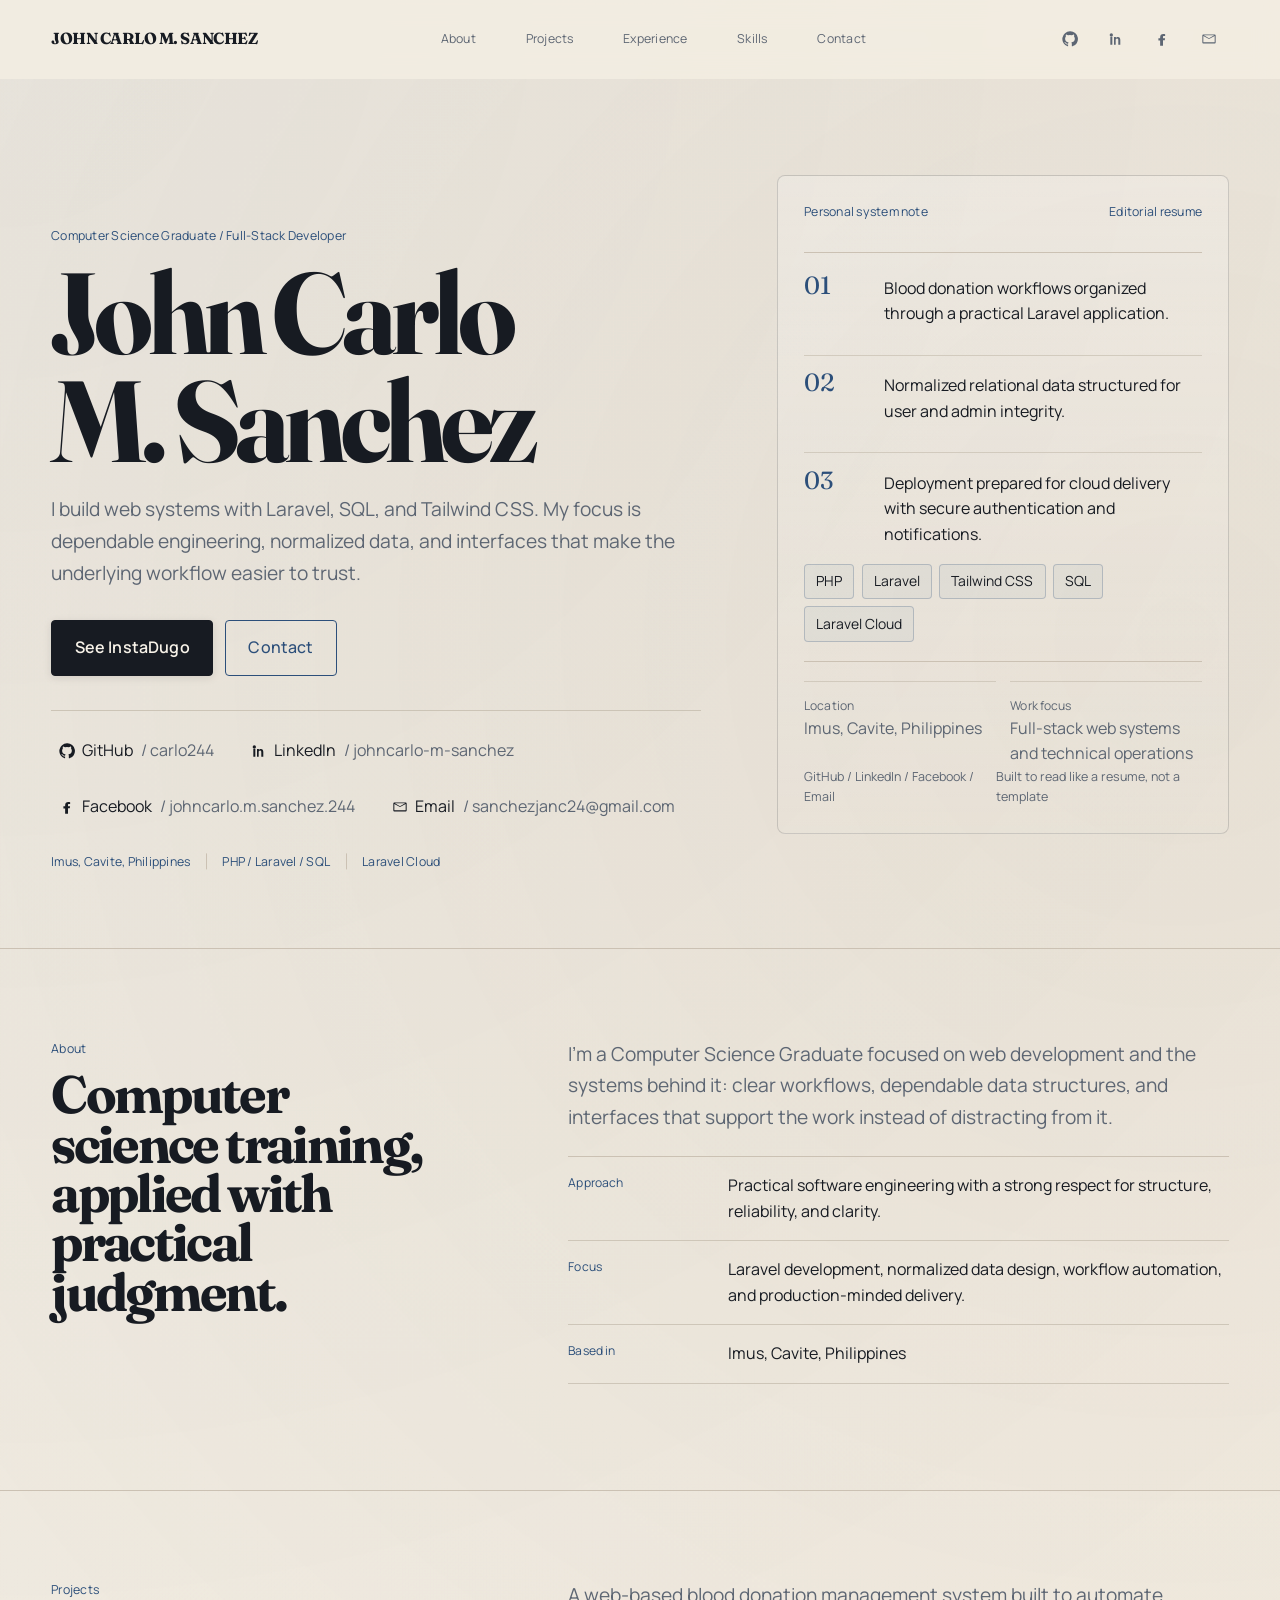
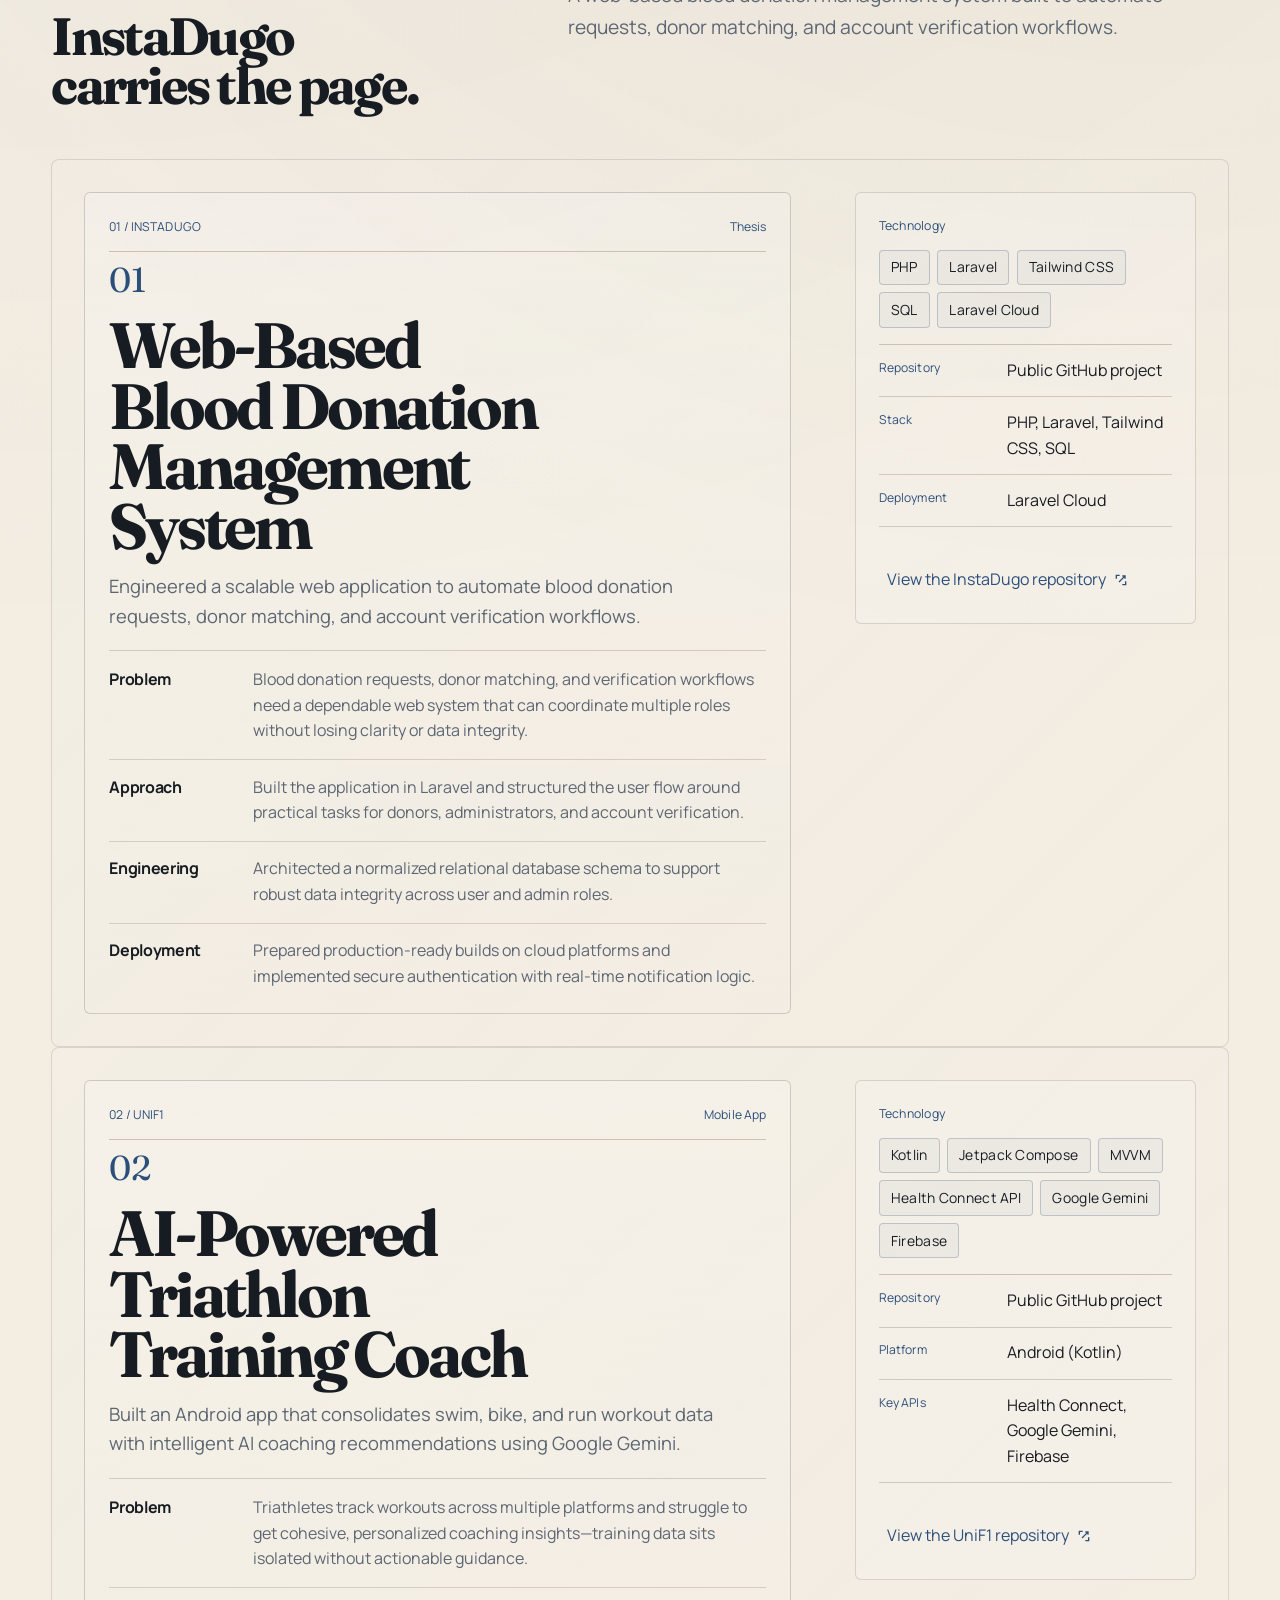
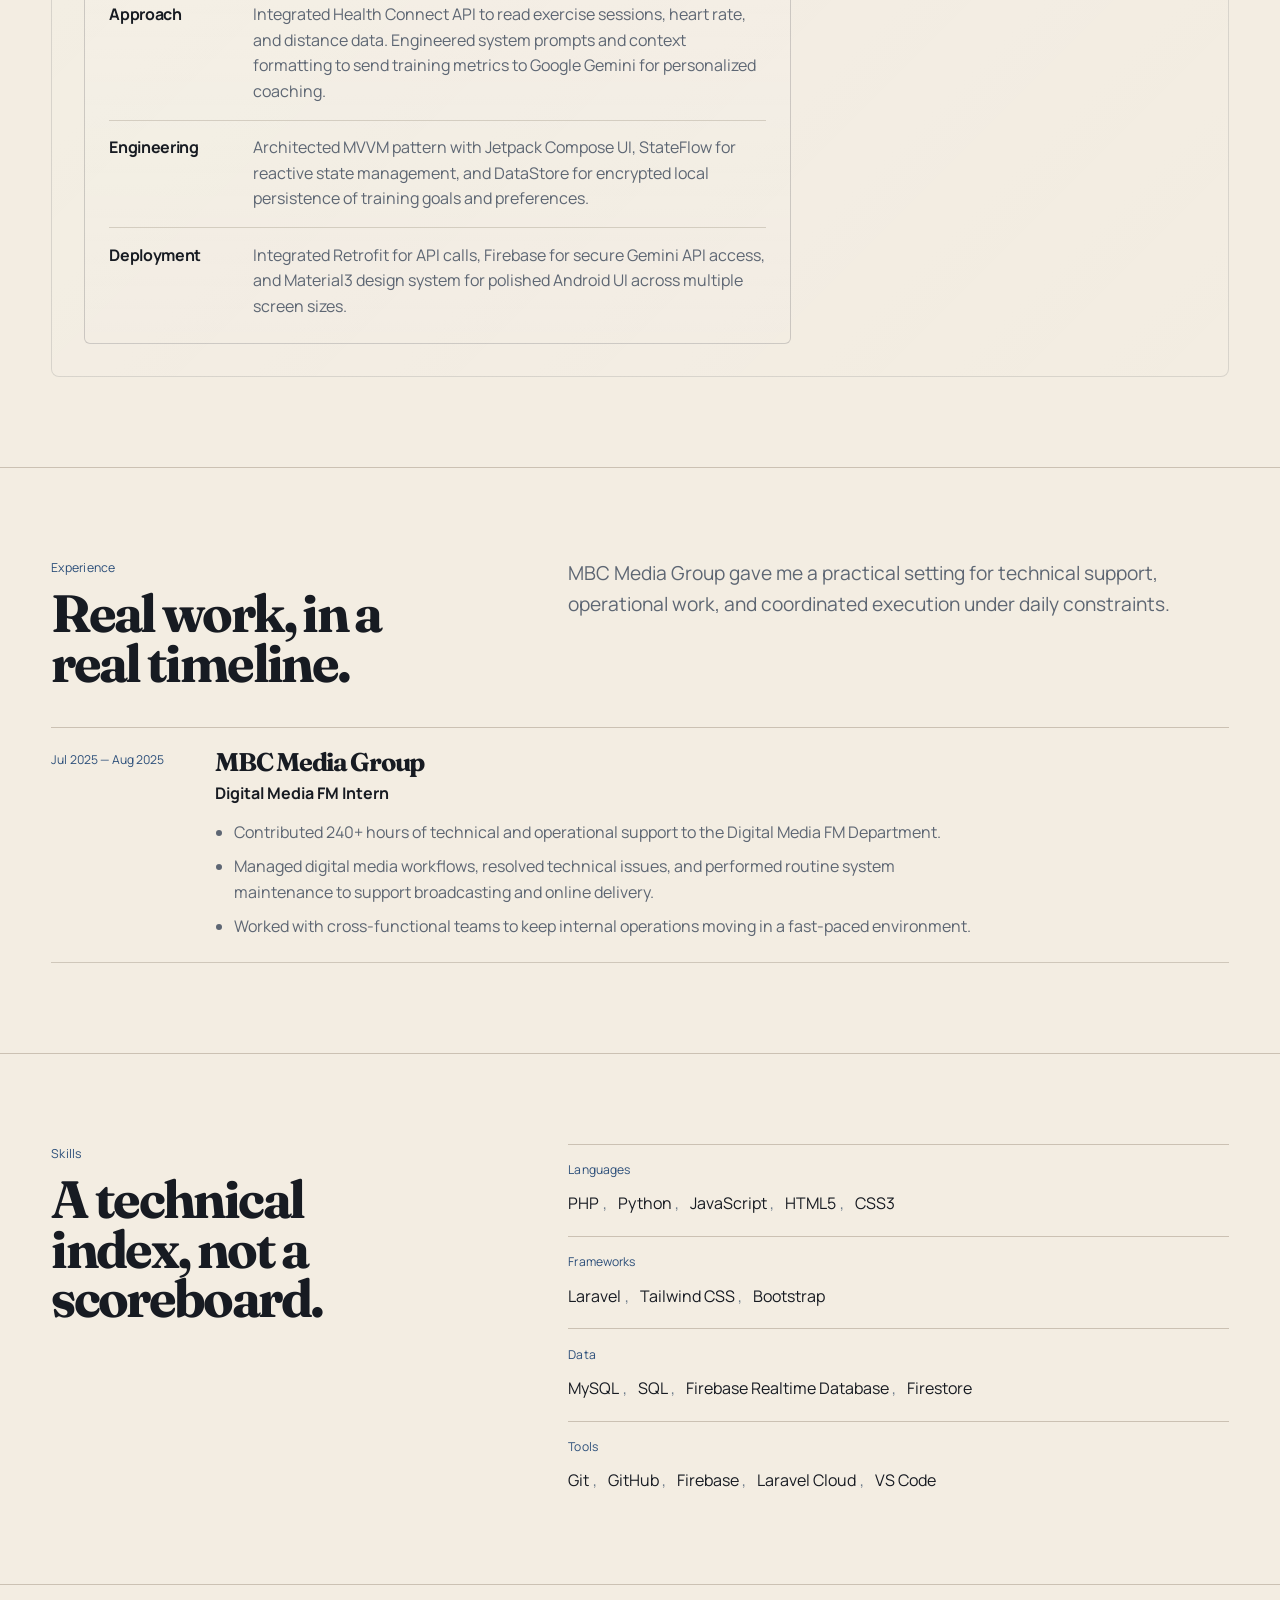
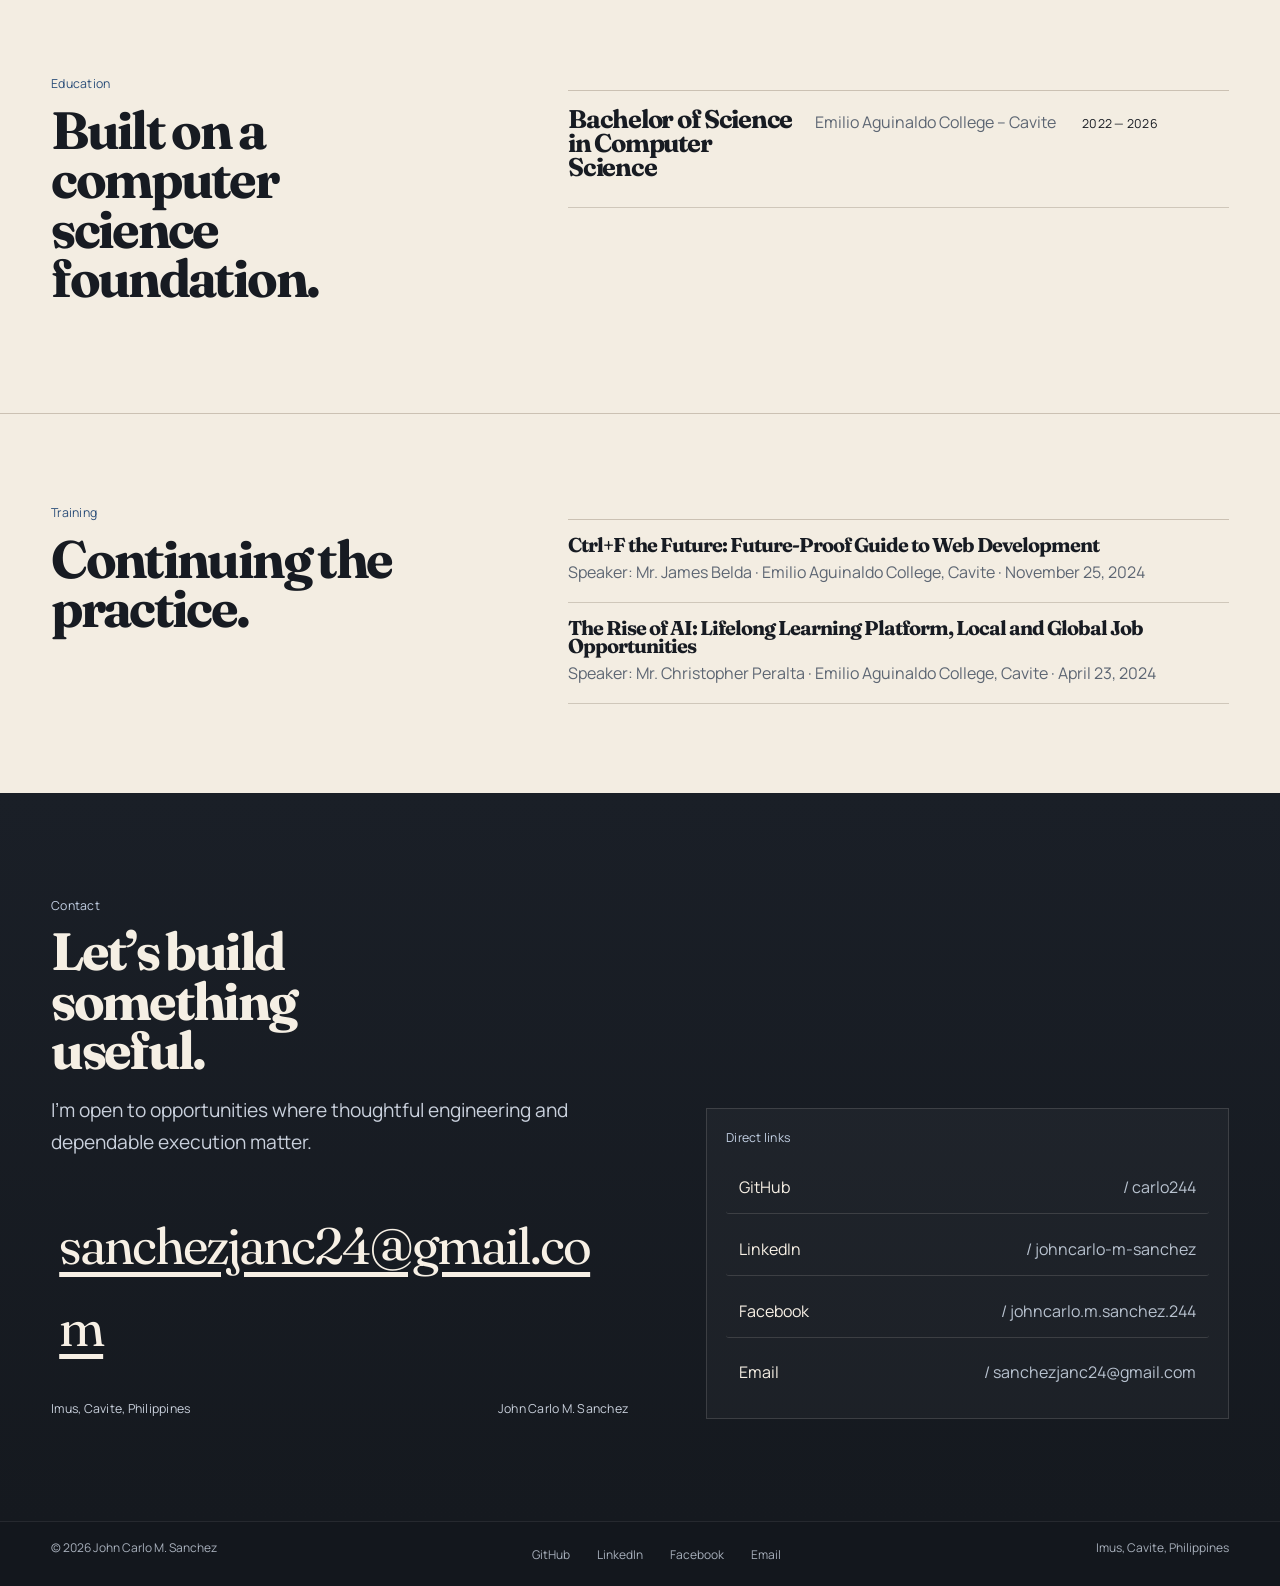
==== commit 0086edad: "Implement Phase 2 visual polish and performance optimization Visual enhancements: - Add card styling" ====
--- a/index.html
+++ b/index.html
@@ -13,7 +13,7 @@
   <script>document.documentElement.classList.add('js');</script>
   <link rel="preconnect" href="https://fonts.googleapis.com">
   <link rel="preconnect" href="https://fonts.gstatic.com" crossorigin>
-  <link href="https://fonts.googleapis.com/css2?family=Fraunces:opsz,wght@9..144,600;9..144,700;9..144,800&family=Manrope:wght@400;500;600;700;800&display=swap" rel="stylesheet">
+  <link href="https://fonts.googleapis.com/css2?family=Fraunces:opsz,wght@9..144,700&family=Manrope:wght@400;500;600&display=swap" rel="stylesheet">
   <link rel="stylesheet" href="styles.css">
 </head>
 <body>
--- a/styles.css
+++ b/styles.css
@@ -34,12 +34,23 @@
 
     a {
         color: inherit;
+        text-decoration: underline;
+        text-decoration-color: currentColor;
+        text-underline-offset: 0.2em;
+        text-decoration-thickness: 1px;
+        transition: opacity 150ms ease;
+    }
+
+    a:hover {
+        opacity: 0.75;
     }
 
     a:focus-visible,
-    button:focus-visible {
-        outline: 2px solid var(--accent);
-        outline-offset: 4px;
+    button:focus-visible,
+    [role="button"]:focus-visible {
+        outline: 3px solid var(--accent);
+        outline-offset: 2px;
+        border-radius: 2px;
     }
 
     .skip-link {
@@ -149,31 +160,56 @@
         align-items: center;
         justify-content: center;
         gap: 0.5rem;
-        min-height: 46px;
-        padding: 0.8rem 1rem;
+        min-height: 48px;
+        padding: 0.9rem 1.4rem;
         text-decoration: none;
-        border: 1px solid var(--ink);
+        border: 1.5px solid var(--ink);
         background: transparent;
         color: var(--ink);
-        transition: transform 180ms ease, background-color 180ms ease, color 180ms ease, border-color 180ms ease;
+        transition: all 200ms ease;
+        cursor: pointer;
+        border-radius: 4px;
+        font-weight: 500;
+        letter-spacing: 0.01em;
     }
 
     .button:hover {
-        transform: translateY(-1px);
+        transform: translateY(-2px);
+        box-shadow: 0 4px 12px rgba(23, 27, 34, 0.12);
+    }
+
+    .button:focus-visible {
+        outline: 3px solid var(--accent);
+        outline-offset: 2px;
     }
 
     .button.primary {
         background: var(--ink);
         color: #f7f2e8;
+        font-weight: 600;
+        box-shadow: 0 2px 8px rgba(23, 27, 34, 0.1);
     }
 
     .button.primary:hover {
         background: var(--accent);
         border-color: var(--accent);
+        box-shadow: 0 6px 20px rgba(44, 79, 122, 0.2);
+    }
+
+    .button.primary:focus-visible {
+        outline: 3px solid #f7f2e8;
+        outline-offset: 2px;
+    }
+
+    .button.ghost {
+        border-color: var(--accent);
+        color: var(--accent);
     }
 
     .button.ghost:hover {
-        background: rgba(23, 27, 34, 0.05);
+        background: rgba(44, 79, 122, 0.06);
+        border-color: var(--accent);
+        box-shadow: 0 4px 12px rgba(44, 79, 122, 0.08);
     }
 
     header {
@@ -220,11 +256,19 @@
         color: var(--muted);
         text-decoration: none;
         transition: color 180ms ease;
+        padding: 0.5rem 0.75rem;
+        border-radius: 3px;
+        display: inline-block;
     }
 
     .nav-link:hover,
     .nav-link[aria-current="true"] {
         color: var(--ink);
+    }
+
+    .nav-link:focus-visible {
+        outline: 2px solid var(--accent);
+        outline-offset: 2px;
     }
 
     .nav-socials {
@@ -245,6 +289,8 @@
         text-decoration: none;
         color: var(--muted);
         transition: background-color 180ms ease, color 180ms ease, border-color 180ms ease, transform 180ms ease;
+        border-radius: 4px;
+        cursor: pointer;
     }
 
     .social-icon-link:hover {
@@ -252,6 +298,11 @@
         background: rgba(23, 27, 34, 0.04);
         border-color: rgba(23, 27, 34, 0.08);
         transform: translateY(-1px);
+    }
+
+    .social-icon-link:focus-visible {
+        outline: 3px solid var(--accent);
+        outline-offset: 2px;
     }
 
     main {
@@ -313,6 +364,18 @@
         text-decoration: none;
         color: var(--ink);
         min-height: 2rem;
+        padding: 0.5rem;
+        border-radius: 3px;
+        transition: opacity 150ms ease;
+    }
+
+    .social-link:hover {
+        opacity: 0.75;
+    }
+
+    .social-link:focus-visible {
+        outline: 2px solid var(--accent);
+        outline-offset: 2px;
     }
 
     .social-link span:last-child {
@@ -323,6 +386,15 @@
         border: 1px solid rgba(23, 27, 34, 0.16);
         background: linear-gradient(180deg, rgba(255, 255, 255, 0.22), rgba(255, 255, 255, 0.04));
         padding: clamp(1rem, 2.6vw, 1.6rem);
+        border-radius: 8px;
+        transition: all 200ms ease;
+    }
+
+    .hero-copy:hover ~ .hero-visual,
+    .hero-visual:hover {
+        border-color: rgba(44, 79, 122, 0.2);
+        box-shadow: 0 4px 16px rgba(44, 79, 122, 0.08);
+        background: linear-gradient(180deg, rgba(255, 255, 255, 0.28), rgba(255, 255, 255, 0.08));
     }
 
     .visual-header,
@@ -411,11 +483,20 @@
         display: inline-flex;
         align-items: center;
         min-height: 2rem;
-        padding: 0.25rem 0.5rem;
-        border: 1px solid rgba(23, 27, 34, 0.15);
-        background: rgba(255, 255, 255, 0.15);
+        padding: 0.35rem 0.7rem;
+        border: 1.5px solid rgba(44, 79, 122, 0.25);
+        background: rgba(44, 79, 122, 0.04);
         color: var(--ink);
         text-decoration: none;
+        border-radius: 4px;
+        font-size: 0.87rem;
+        transition: all 150ms ease;
+    }
+
+    .link-chip:hover {
+        background: rgba(44, 79, 122, 0.08);
+        border-color: rgba(44, 79, 122, 0.4);
+        transform: translateY(-1px);
     }
 
     .section-grid {
@@ -503,12 +584,32 @@
         grid-template-columns: minmax(0, 1.35fr) minmax(280px, 0.65fr);
         gap: clamp(1.6rem, 5vw, 4rem);
         align-items: start;
+        padding: clamp(1.5rem, 3vw, 2rem);
+        border: 1px solid rgba(23, 27, 34, 0.12);
+        border-radius: 8px;
+        background: linear-gradient(135deg, rgba(255, 255, 255, 0.08), rgba(255, 255, 255, 0.02));
+        transition: all 250ms ease;
+    }
+
+    .project-layout:hover {
+        border-color: rgba(44, 79, 122, 0.25);
+        box-shadow: 0 8px 24px rgba(44, 79, 122, 0.1);
+        background: linear-gradient(135deg, rgba(255, 255, 255, 0.12), rgba(255, 255, 255, 0.06));
+        transform: translateY(-2px);
     }
 
     .project-stage {
         padding: clamp(1.1rem, 2.5vw, 1.5rem);
         border: 1px solid rgba(23, 27, 34, 0.18);
         background: linear-gradient(180deg, rgba(255, 255, 255, 0.18), rgba(255, 255, 255, 0.03));
+        border-radius: 6px;
+        transition: all 200ms ease;
+    }
+
+    .project-layout:hover .project-stage {
+        border-color: rgba(44, 79, 122, 0.35);
+        box-shadow: 0 4px 12px rgba(44, 79, 122, 0.08);
+        background: linear-gradient(180deg, rgba(255, 255, 255, 0.25), rgba(255, 255, 255, 0.08));
     }
 
     .project-number {
@@ -567,8 +668,16 @@
         position: sticky;
         top: 5.5rem;
         border: 1px solid rgba(23, 27, 34, 0.14);
-        padding: 1.15rem;
+        padding: 1.4rem;
         background: rgba(255, 255, 255, 0.16);
+        border-radius: 6px;
+        transition: all 200ms ease;
+    }
+
+    .project-layout:hover .project-aside {
+        background: rgba(255, 255, 255, 0.22);
+        border-color: rgba(44, 79, 122, 0.2);
+        box-shadow: 0 2px 8px rgba(44, 79, 122, 0.05);
     }
 
     .project-aside dl {
@@ -595,10 +704,19 @@
         color: var(--accent);
         text-decoration: none;
         text-underline-offset: 0.18em;
+        padding: 0.5rem;
+        border-radius: 3px;
+        transition: opacity 150ms ease;
     }
 
     .repo-link:hover {
         text-decoration: underline;
+        opacity: 0.8;
+    }
+
+    .repo-link:focus-visible {
+        outline: 2px solid var(--accent);
+        outline-offset: 2px;
     }
 
     .timeline {
@@ -717,6 +835,19 @@
         color: #f7f0e5;
         margin: 1.2rem 0 1.4rem;
         overflow-wrap: anywhere;
+        text-decoration: underline;
+        border-radius: 3px;
+        padding: 0.5rem;
+        transition: opacity 150ms ease;
+    }
+
+    .contact-email:hover {
+        opacity: 0.85;
+    }
+
+    .contact-email:focus-visible {
+        outline: 2px solid #c3d0e4;
+        outline-offset: 2px;
     }
 
     .contact-index {
@@ -736,15 +867,26 @@
         align-items: center;
         justify-content: space-between;
         gap: 1rem;
-        padding: 0.8rem 0;
+        padding: 0.8rem;
         border-bottom: 1px solid rgba(247, 240, 229, 0.14);
         color: #f7f0e5;
         text-decoration: none;
+        border-radius: 3px;
+        transition: background-color 150ms ease;
+    }
+
+    .contact-link:hover {
+        background-color: rgba(247, 240, 229, 0.05);
+    }
+
+    .contact-link:focus-visible {
+        outline: 2px solid #c3d0e4;
+        outline-offset: 2px;
     }
 
     .contact-link:last-child {
         border-bottom: 0;
-        padding-bottom: 0;
+        padding-bottom: 0.8rem;
     }
 
     .contact-link span:last-child {
@@ -775,6 +917,9 @@
     .footer-links a {
         color: inherit;
         text-decoration: none;
+        padding: 0.4rem;
+        border-radius: 3px;
+        transition: color 150ms ease;
     }
 
     .footer-links a:hover {
@@ -783,6 +928,11 @@
         text-underline-offset: 0.15em;
     }
 
+    .footer-links a:focus-visible {
+        outline: 2px solid #a8b0bc;
+        outline-offset: 2px;
+    }
+
     [data-reveal] {
         opacity: 1;
         transform: none;
@@ -791,7 +941,7 @@
     .js [data-reveal] {
         opacity: 1;
         transform: none;
-        transition: opacity 500ms ease, transform 500ms ease;
+        transition: opacity 600ms cubic-bezier(0.16, 1, 0.3, 1), transform 600ms cubic-bezier(0.16, 1, 0.3, 1);
     }
 
     @media (max-width: 1080px) {
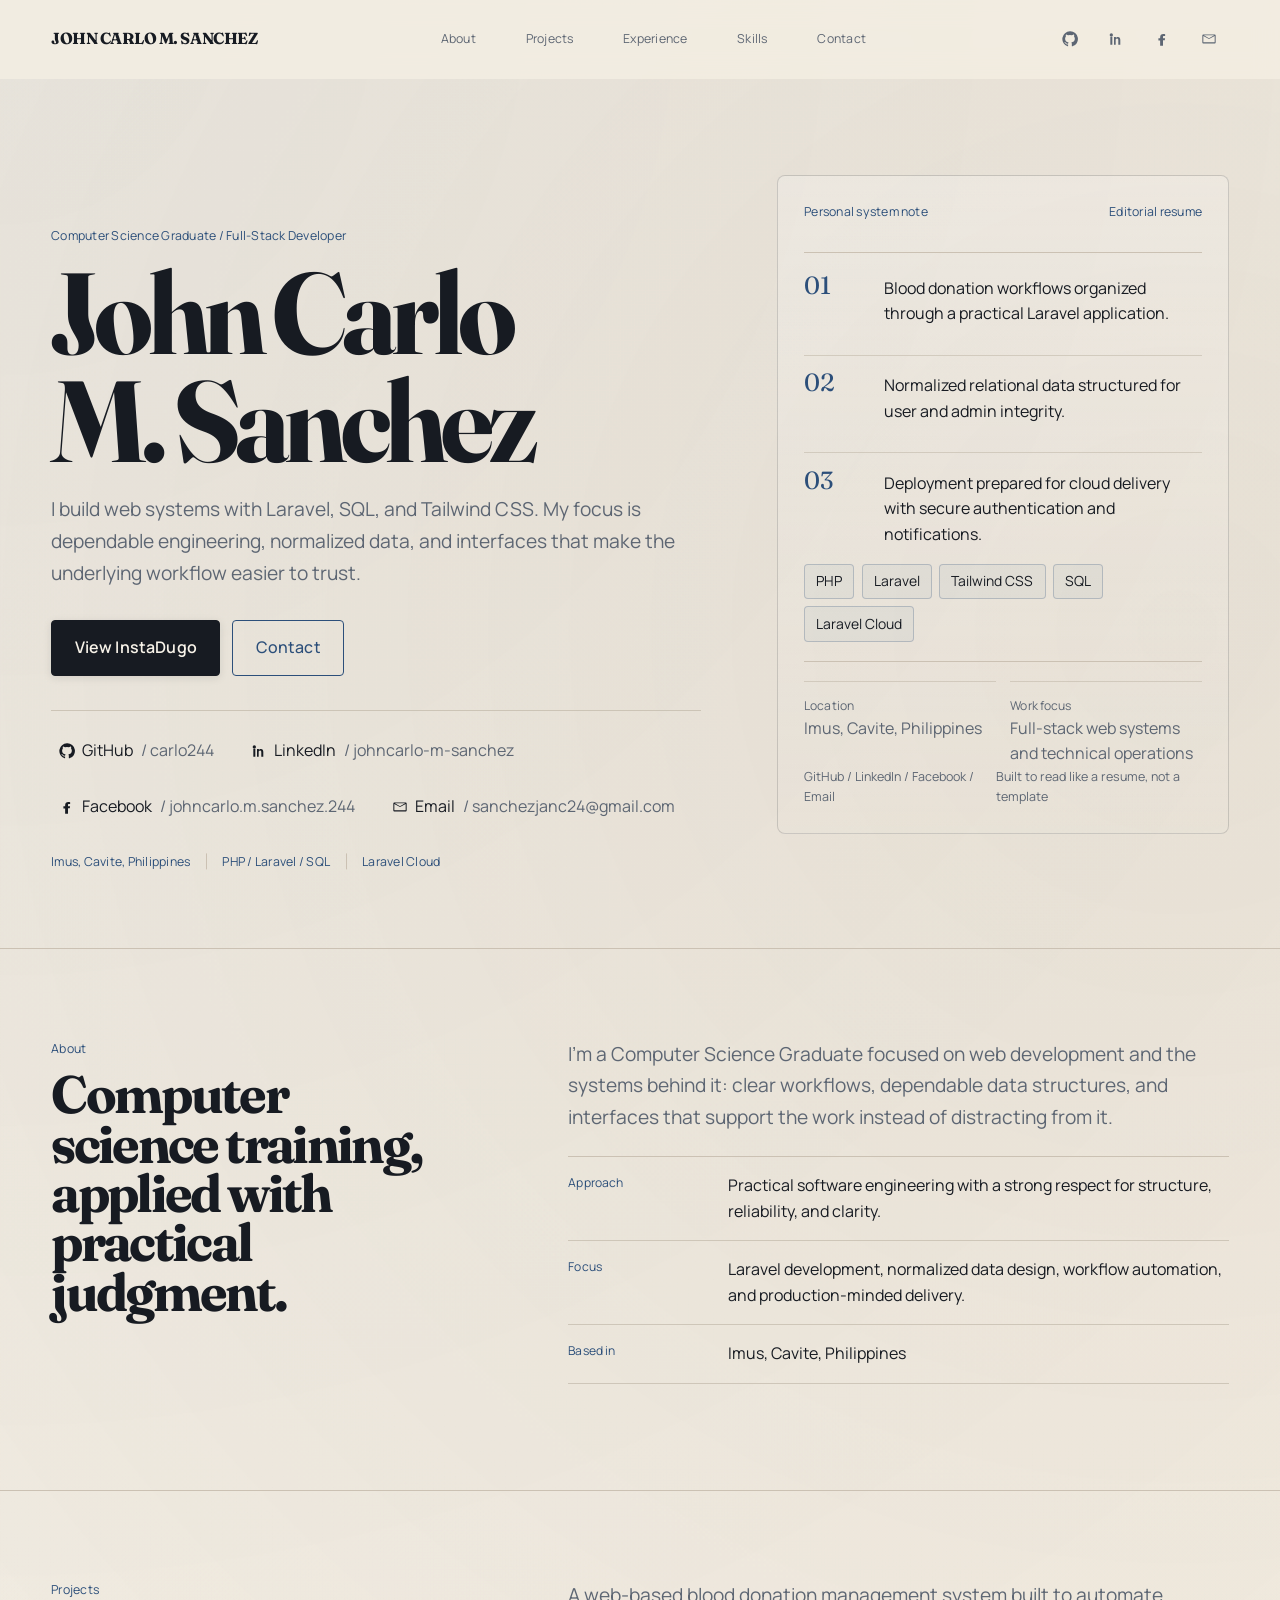
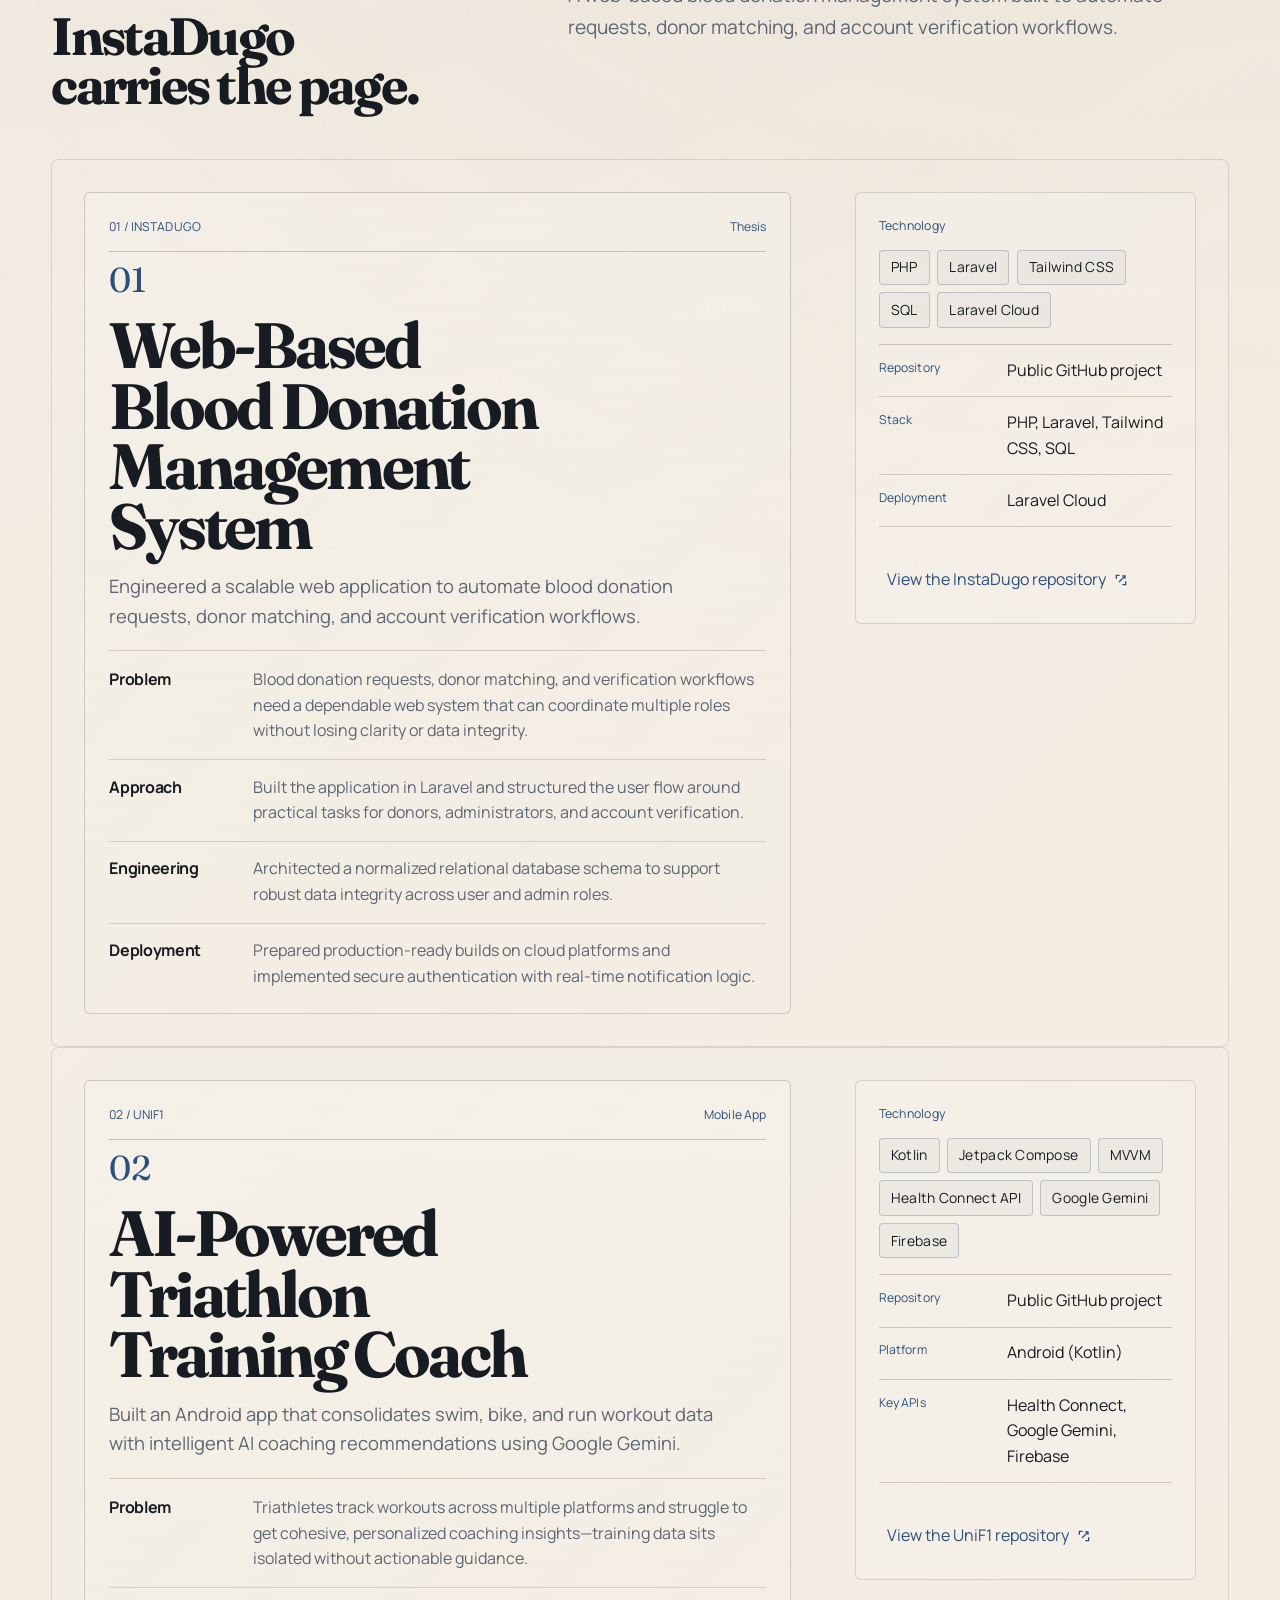
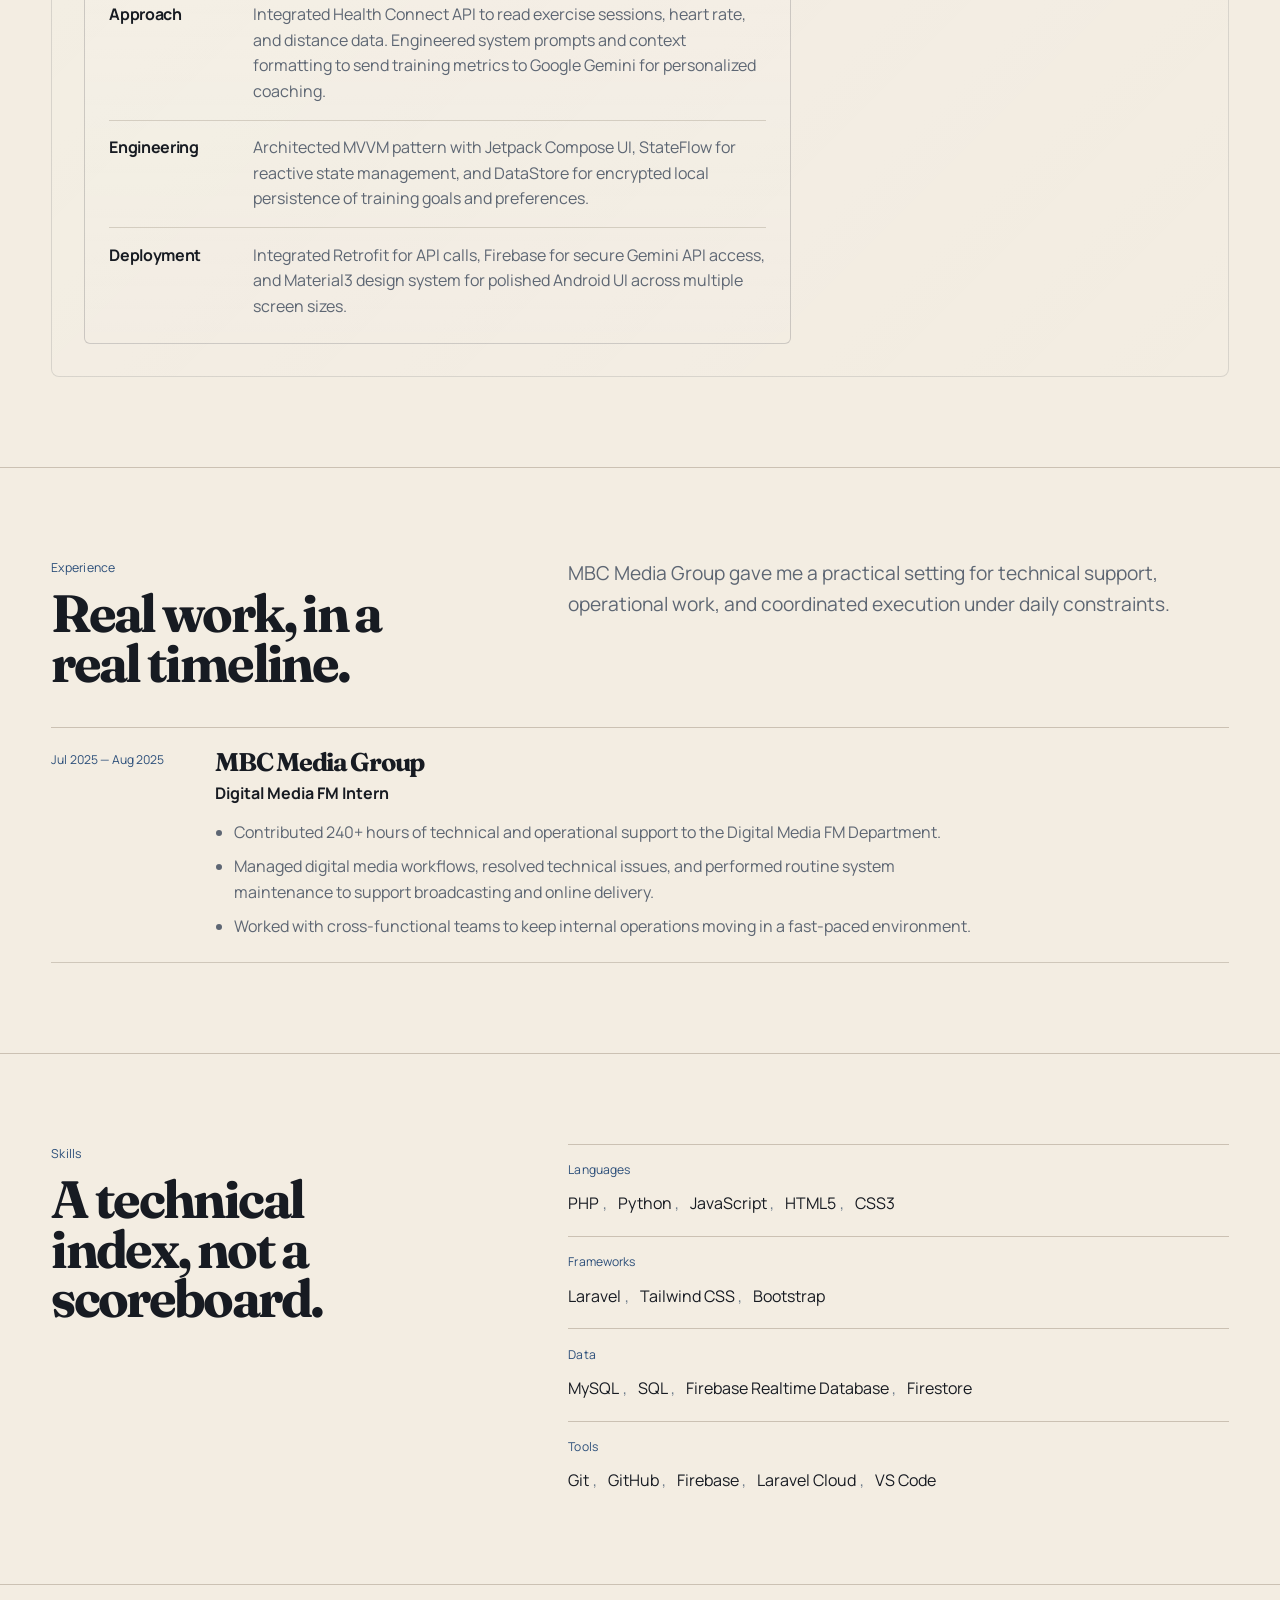
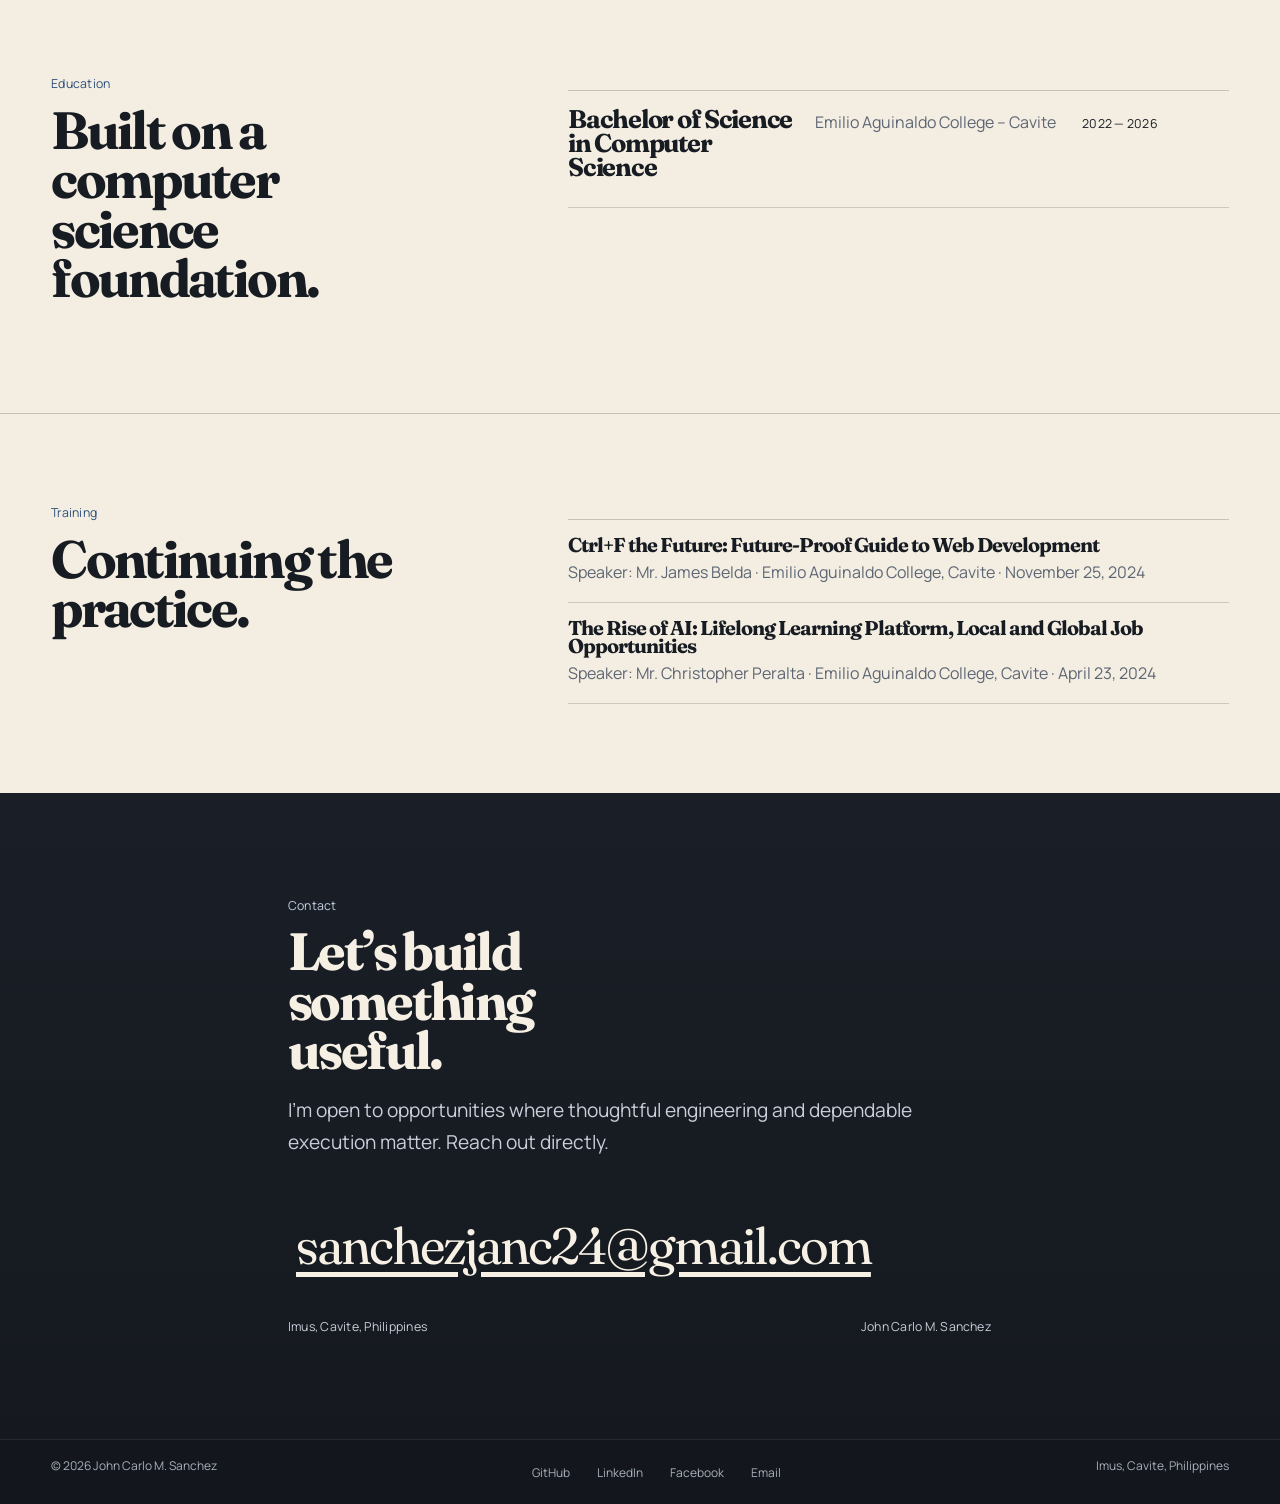
==== commit a6e49dbb: "Streamline contact section and clarify primary CTA UX improvements: - Remove redundant social links " ====
--- a/index.html
+++ b/index.html
@@ -53,7 +53,7 @@
           <h1>John Carlo M. Sanchez</h1>
           <p class="lede">I build web systems with Laravel, SQL, and Tailwind CSS. My focus is dependable engineering, normalized data, and interfaces that make the underlying workflow easier to trust.</p>
           <div class="button-row">
-            <a class="button primary" href="#projects">See InstaDugo</a>
+            <a class="button primary" href="https://github.com/Carlo244/instadugo" target="_blank" rel="noreferrer">View InstaDugo</a>
             <a class="button ghost" href="#contact">Contact</a>
           </div>
           <div class="hero-socials" aria-label="Contact and social links">
@@ -418,35 +418,13 @@
       <div class="contact-copy">
         <p class="eyebrow">Contact</p>
         <h2>Let’s build something useful.</h2>
-        <p class="lede contact-note">I’m open to opportunities where thoughtful engineering and dependable execution matter.</p>
+        <p class="lede contact-note">I’m open to opportunities where thoughtful engineering and dependable execution matter. Reach out directly.</p>
         <a class="contact-email" href="mailto:sanchezjanc24@gmail.com">sanchezjanc24@gmail.com</a>
         <div class="contact-ribbon meta">
           <span>Imus, Cavite, Philippines</span>
           <span>John Carlo M. Sanchez</span>
         </div>
       </div>
-
-      <aside class="contact-index" aria-label="Social and contact destinations">
-        <p class="tiny">Direct links</p>
-        <div class="contact-list">
-          <a class="contact-link" href="https://github.com/carlo244" target="_blank" rel="noreferrer">
-            <span>GitHub</span>
-            <span>/ carlo244</span>
-          </a>
-          <a class="contact-link" href="https://www.linkedin.com/in/johncarlo-m-sanchez/" target="_blank" rel="noreferrer">
-            <span>LinkedIn</span>
-            <span>/ johncarlo-m-sanchez</span>
-          </a>
-          <a class="contact-link" href="https://www.facebook.com/johncarlo.m.sanchez.244/" target="_blank" rel="noreferrer">
-            <span>Facebook</span>
-            <span>/ johncarlo.m.sanchez.244</span>
-          </a>
-          <a class="contact-link" href="mailto:sanchezjanc24@gmail.com">
-            <span>Email</span>
-            <span>/ sanchezjanc24@gmail.com</span>
-          </a>
-        </div>
-      </aside>
     </div>
   </section>
 
--- a/styles.css
+++ b/styles.css
@@ -812,9 +812,10 @@
 
     .contact-grid {
         display: grid;
-        grid-template-columns: minmax(0, 1.05fr) minmax(320px, 0.95fr);
+        grid-template-columns: 1fr;
         gap: clamp(2rem, 6vw, 5rem);
-        align-items: end;
+        align-items: start;
+        max-width: 44rem;
     }
 
     .contact-copy .lede,
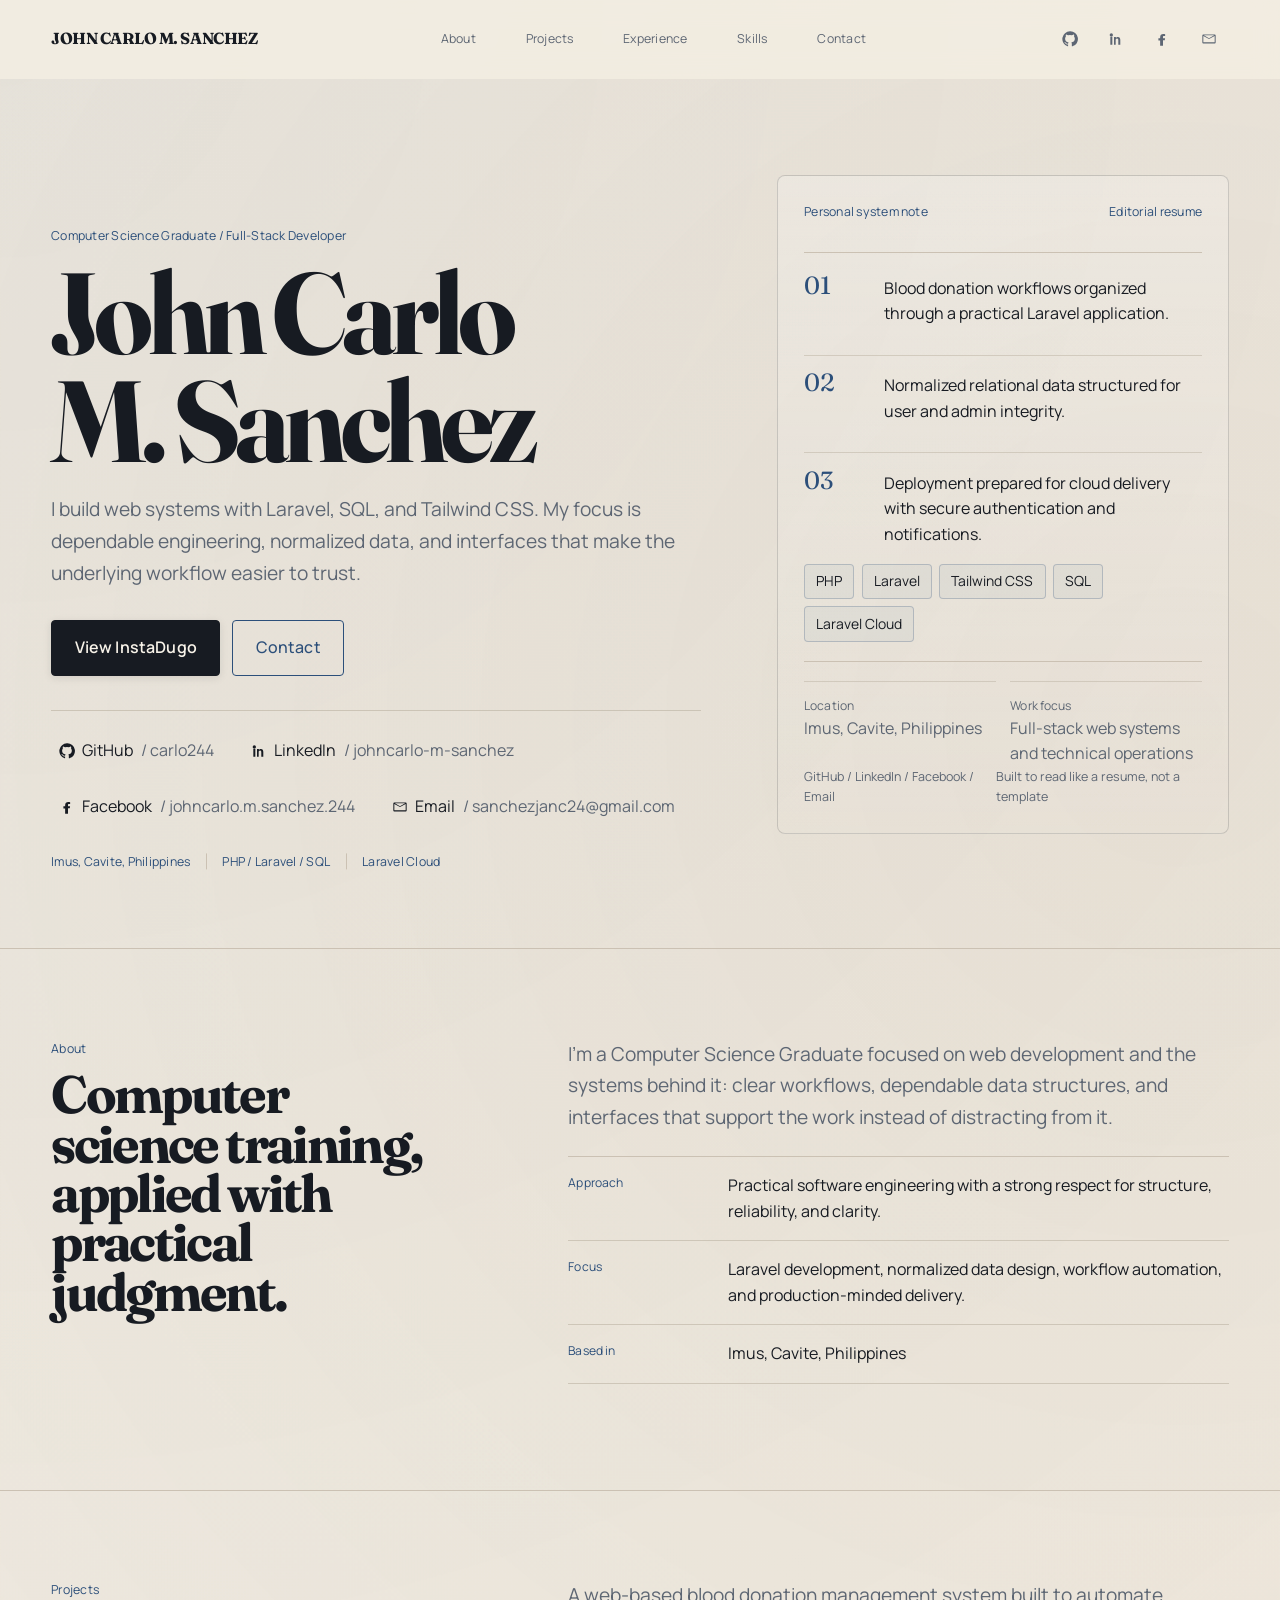
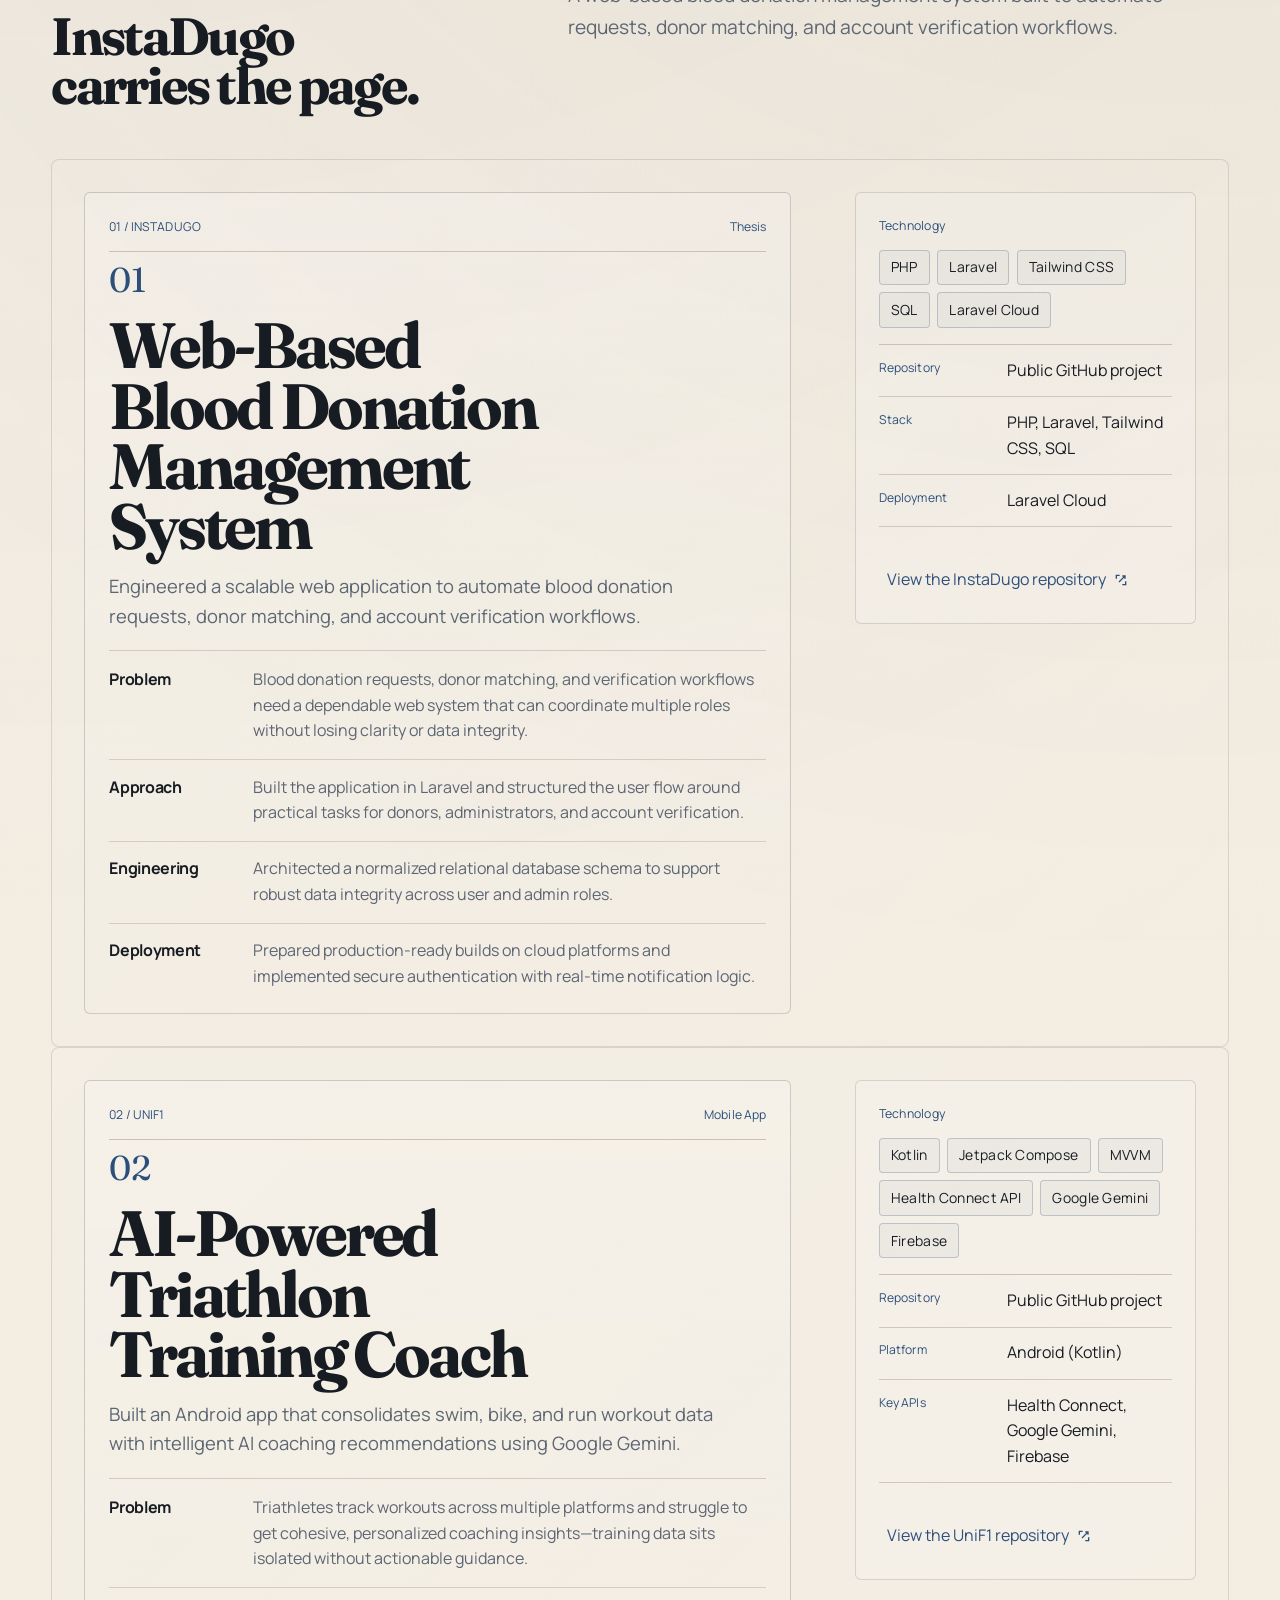
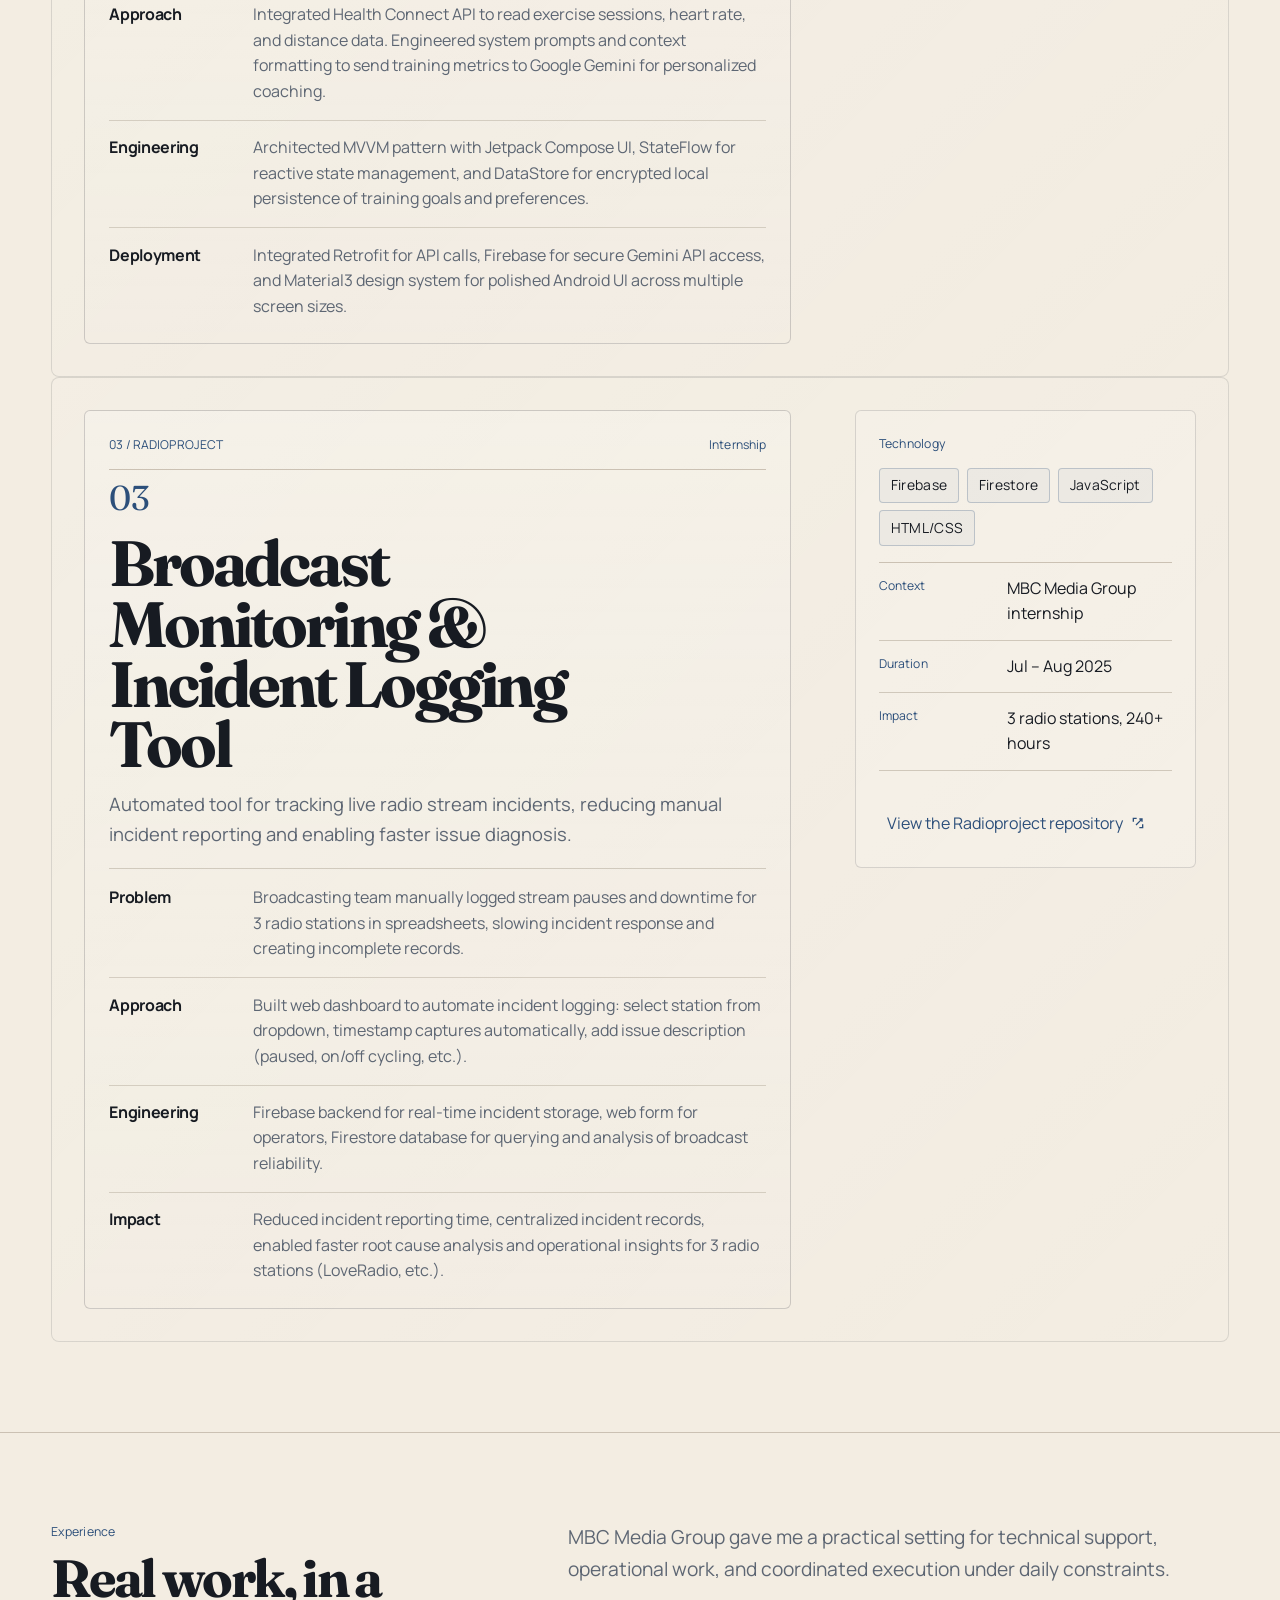
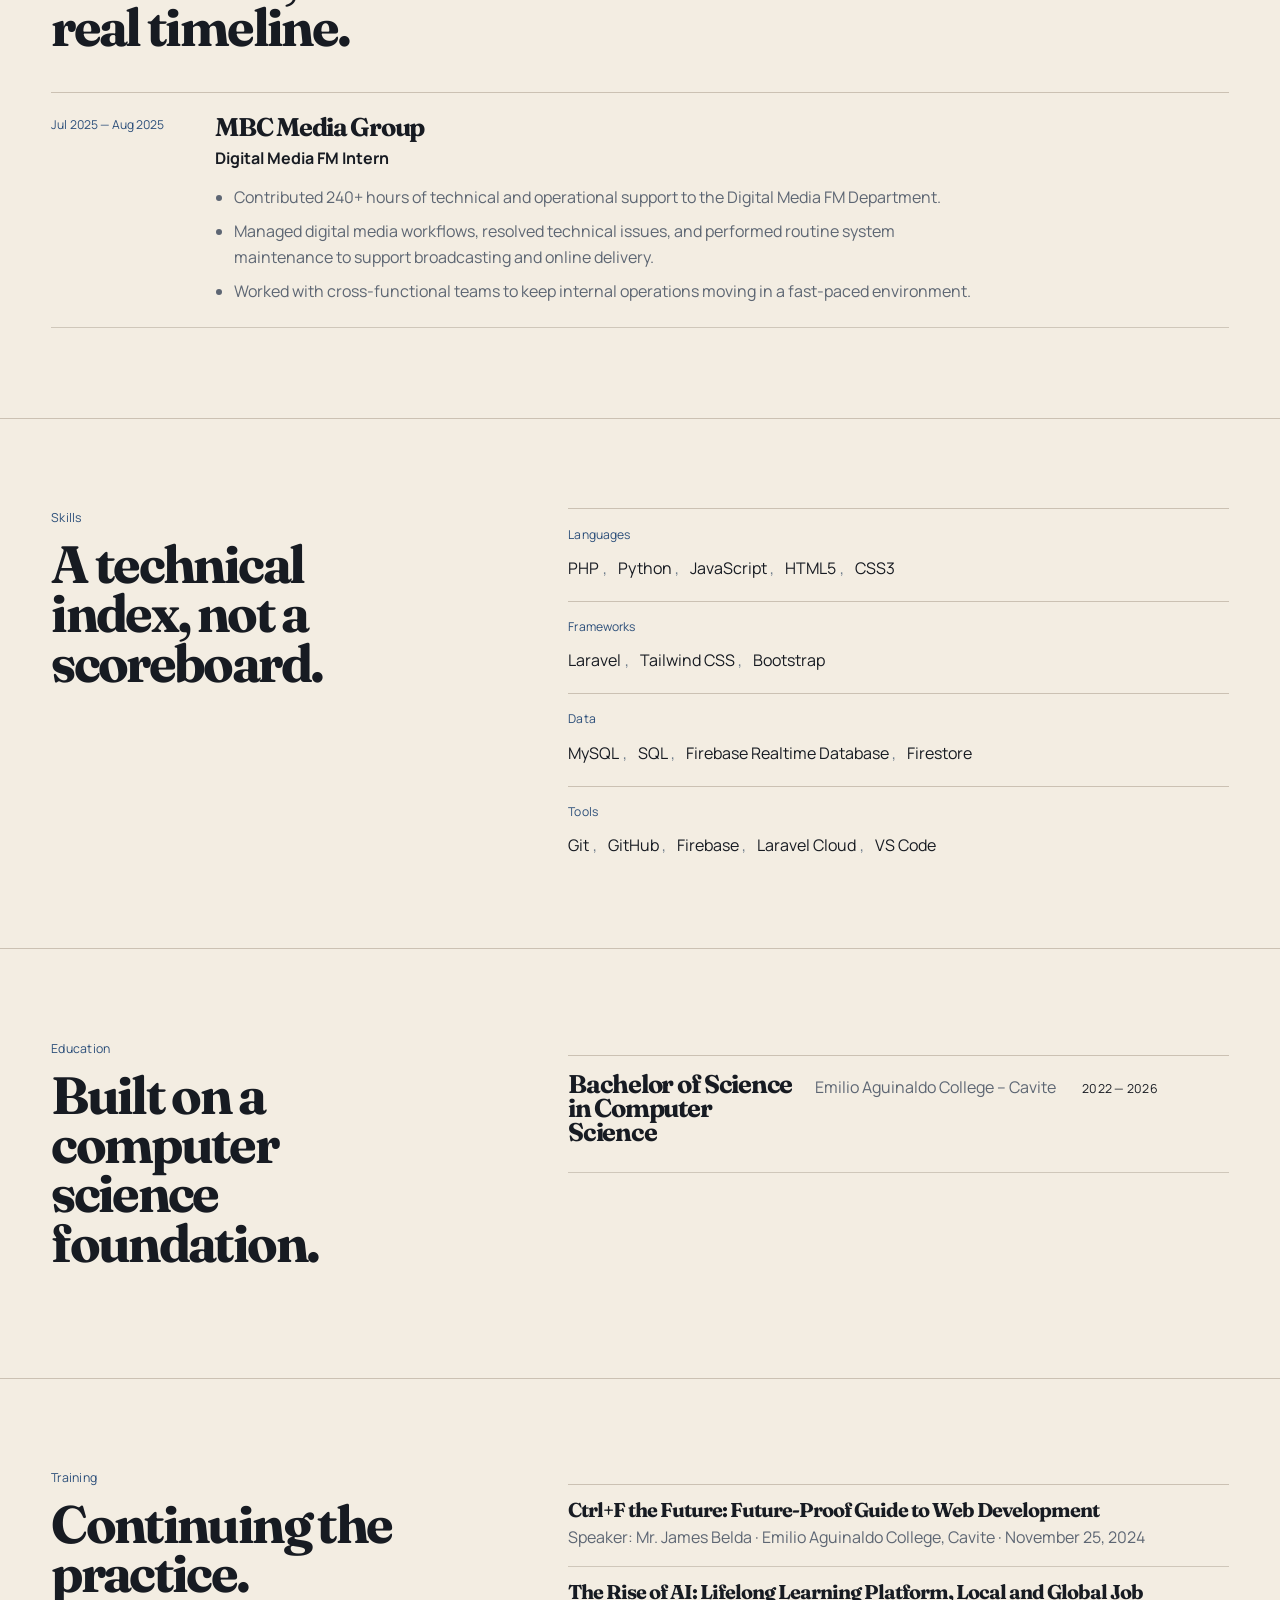
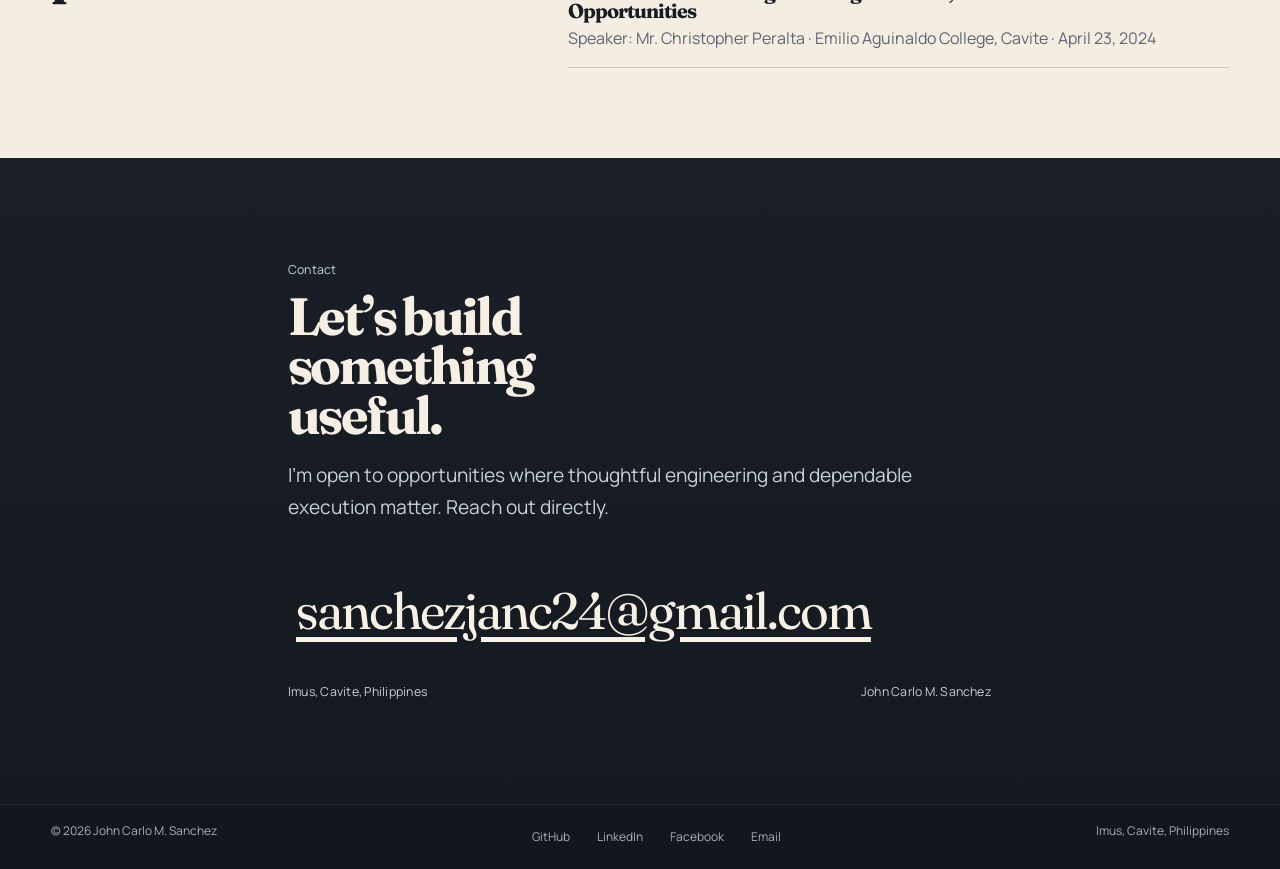
==== commit e36f0fa1: "Add Radioproject as third portfolio project - Add MBC Media Group internship project (Radioproject) " ====
--- a/index.html
+++ b/index.html
@@ -294,6 +294,69 @@
           </aside>
         </article>
       </div>
+
+      <div class="shell project-case" data-reveal>
+        <article class="project-layout" aria-labelledby="radioproject-title">
+          <div class="project-stage">
+            <div class="project-ribbon">
+              <span class="project-kicker">03 / RADIOPROJECT</span>
+              <span class="project-kicker">Internship</span>
+            </div>
+            <span class="project-number">03</span>
+            <h3 class="project-title" id="radioproject-title">Broadcast Monitoring & Incident Logging Tool</h3>
+            <p class="project-system">Automated tool for tracking live radio stream incidents, reducing manual incident reporting and enabling faster issue diagnosis.</p>
+
+            <div class="project-notes">
+              <section class="project-note" aria-labelledby="radioproject-problem">
+                <h4 id="radioproject-problem">Problem</h4>
+                <p>Broadcasting team manually logged stream pauses and downtime for 3 radio stations in spreadsheets, slowing incident response and creating incomplete records.</p>
+              </section>
+              <section class="project-note" aria-labelledby="radioproject-approach">
+                <h4 id="radioproject-approach">Approach</h4>
+                <p>Built web dashboard to automate incident logging: select station from dropdown, timestamp captures automatically, add issue description (paused, on/off cycling, etc.).</p>
+              </section>
+              <section class="project-note" aria-labelledby="radioproject-engineering">
+                <h4 id="radioproject-engineering">Engineering</h4>
+                <p>Firebase backend for real-time incident storage, web form for operators, Firestore database for querying and analysis of broadcast reliability.</p>
+              </section>
+              <section class="project-note" aria-labelledby="radioproject-impact">
+                <h4 id="radioproject-impact">Impact</h4>
+                <p>Reduced incident reporting time, centralized incident records, enabled faster root cause analysis and operational insights for 3 radio stations (LoveRadio, etc.).</p>
+              </section>
+            </div>
+          </div>
+
+          <aside class="project-aside">
+            <p class="tiny">Technology</p>
+            <div class="project-tags" aria-label="Project technologies">
+              <span class="link-chip">Firebase</span>
+              <span class="link-chip">Firestore</span>
+              <span class="link-chip">JavaScript</span>
+              <span class="link-chip">HTML/CSS</span>
+            </div>
+
+            <dl class="detail-list" style="margin-top:1rem;">
+              <div class="detail-item">
+                <dt>Context</dt>
+                <dd>MBC Media Group internship</dd>
+              </div>
+              <div class="detail-item">
+                <dt>Duration</dt>
+                <dd>Jul – Aug 2025</dd>
+              </div>
+              <div class="detail-item">
+                <dt>Impact</dt>
+                <dd>3 radio stations, 240+ hours</dd>
+              </div>
+            </dl>
+
+            <a class="repo-link" href="https://github.com/Carlo244/Radioproject" target="_blank" rel="noreferrer">
+              <span>View the Radioproject repository</span>
+              <svg class="icon" viewBox="0 0 24 24" aria-hidden="true"><path d="M14 5h5v5h-2V8.41l-7.3 7.3-1.4-1.42 7.29-7.29H14V5Z M6 6h4V4H4v6h2V6Z M18 18h-4v2h6v-6h-2v4Z"/></svg>
+            </a>
+          </aside>
+        </article>
+      </div>
     </section>
 
     <section class="section" id="experience">
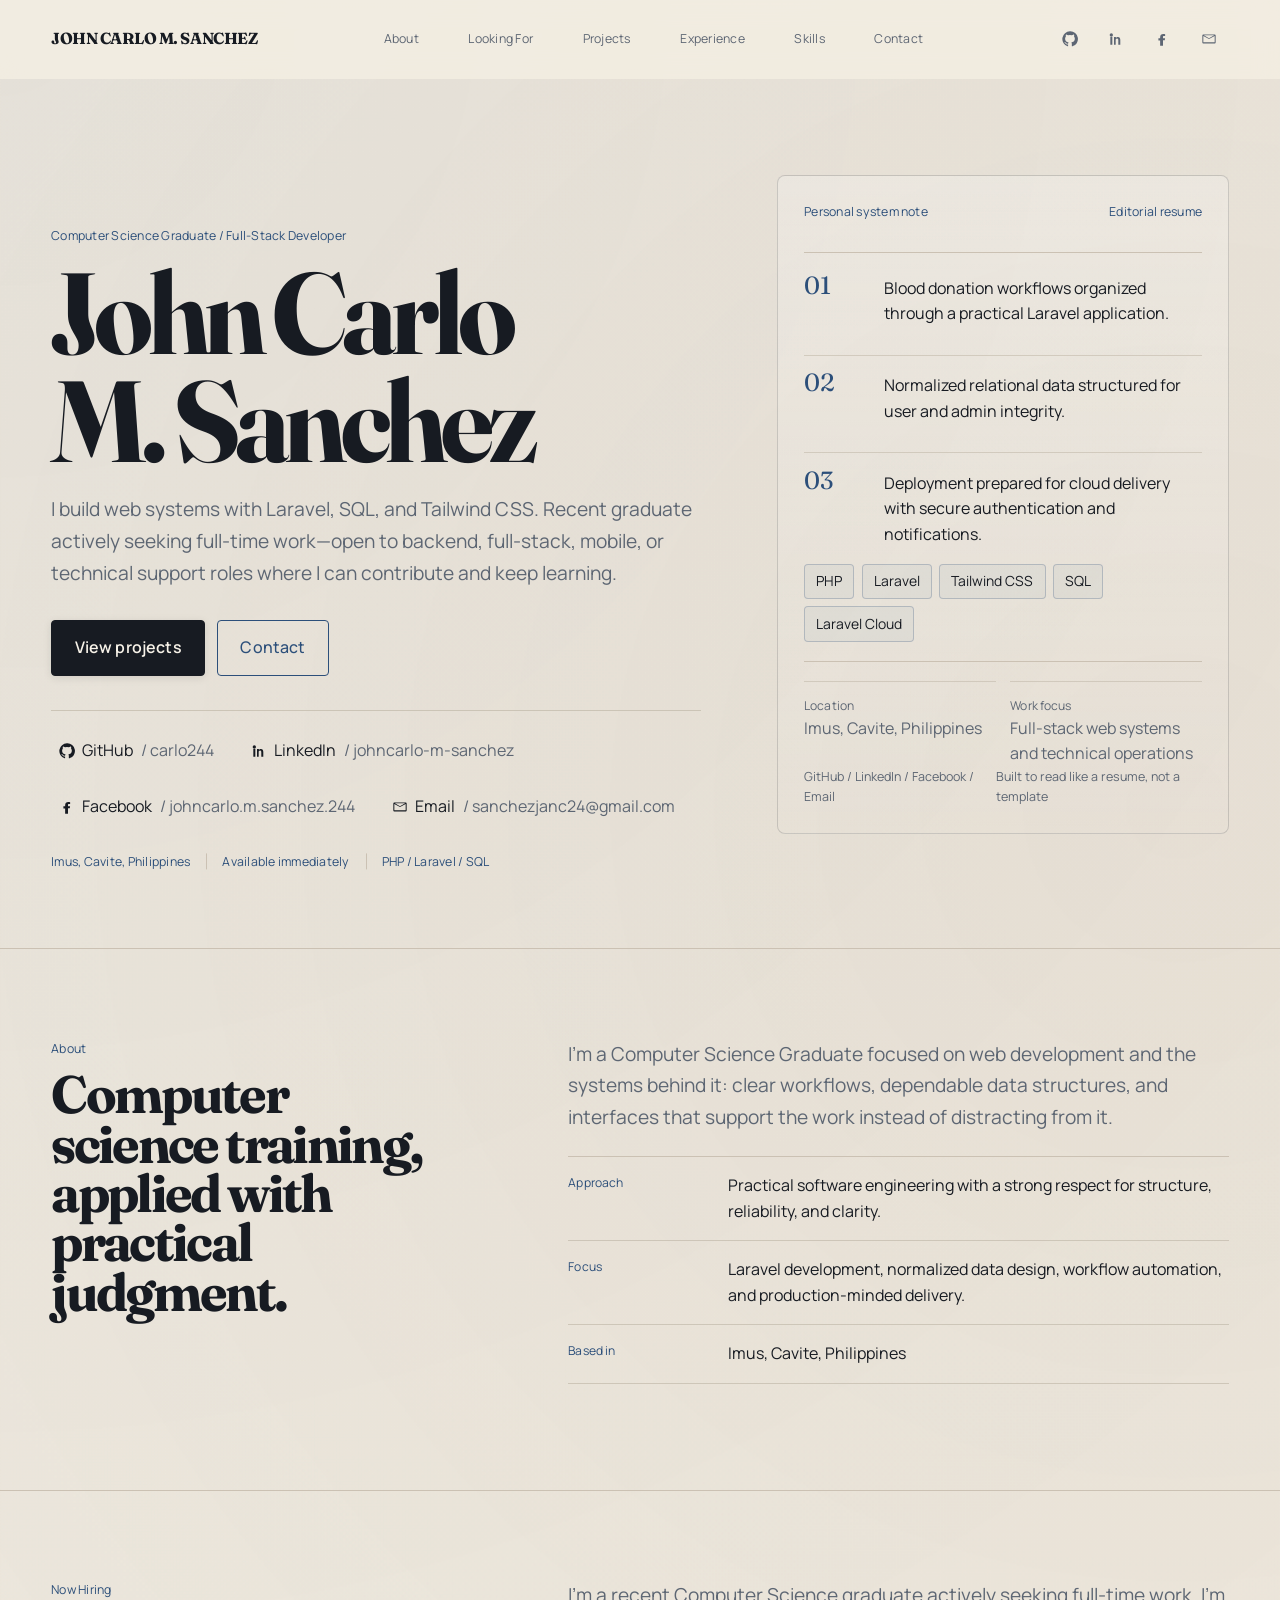
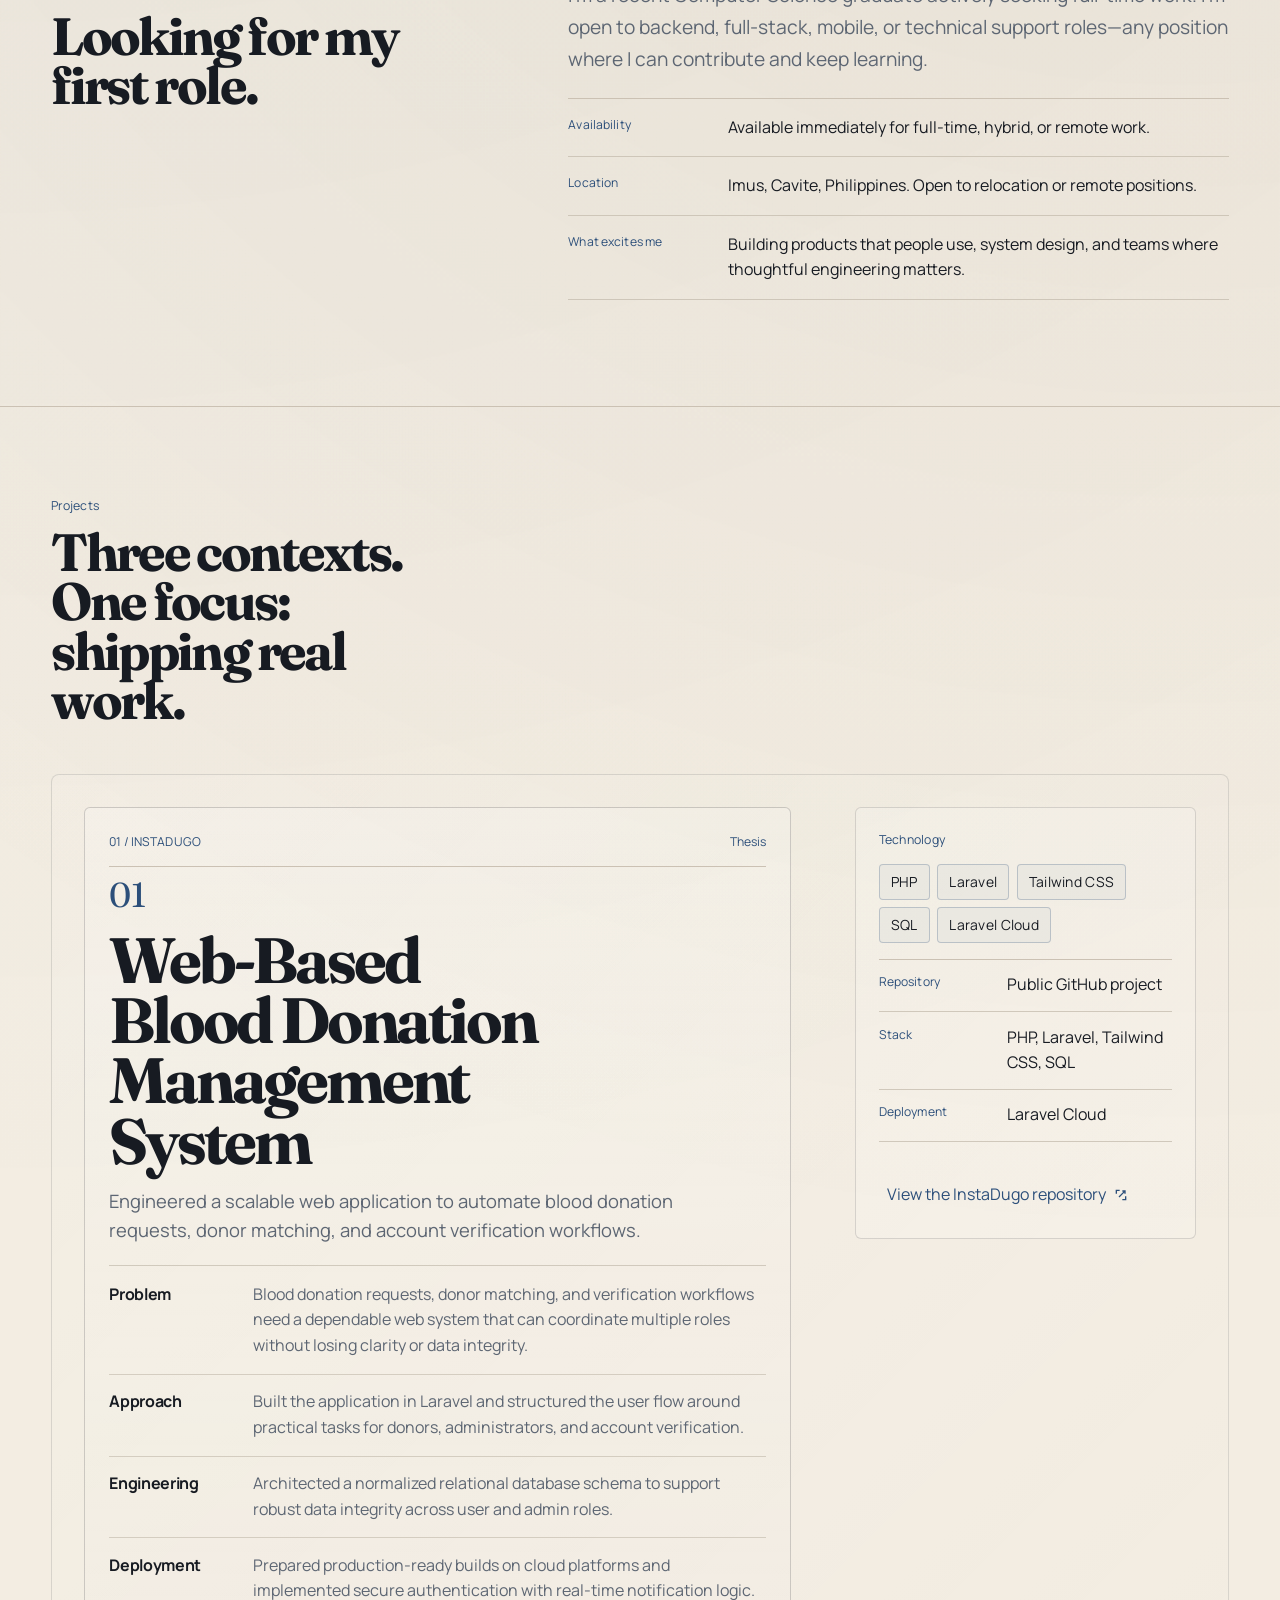
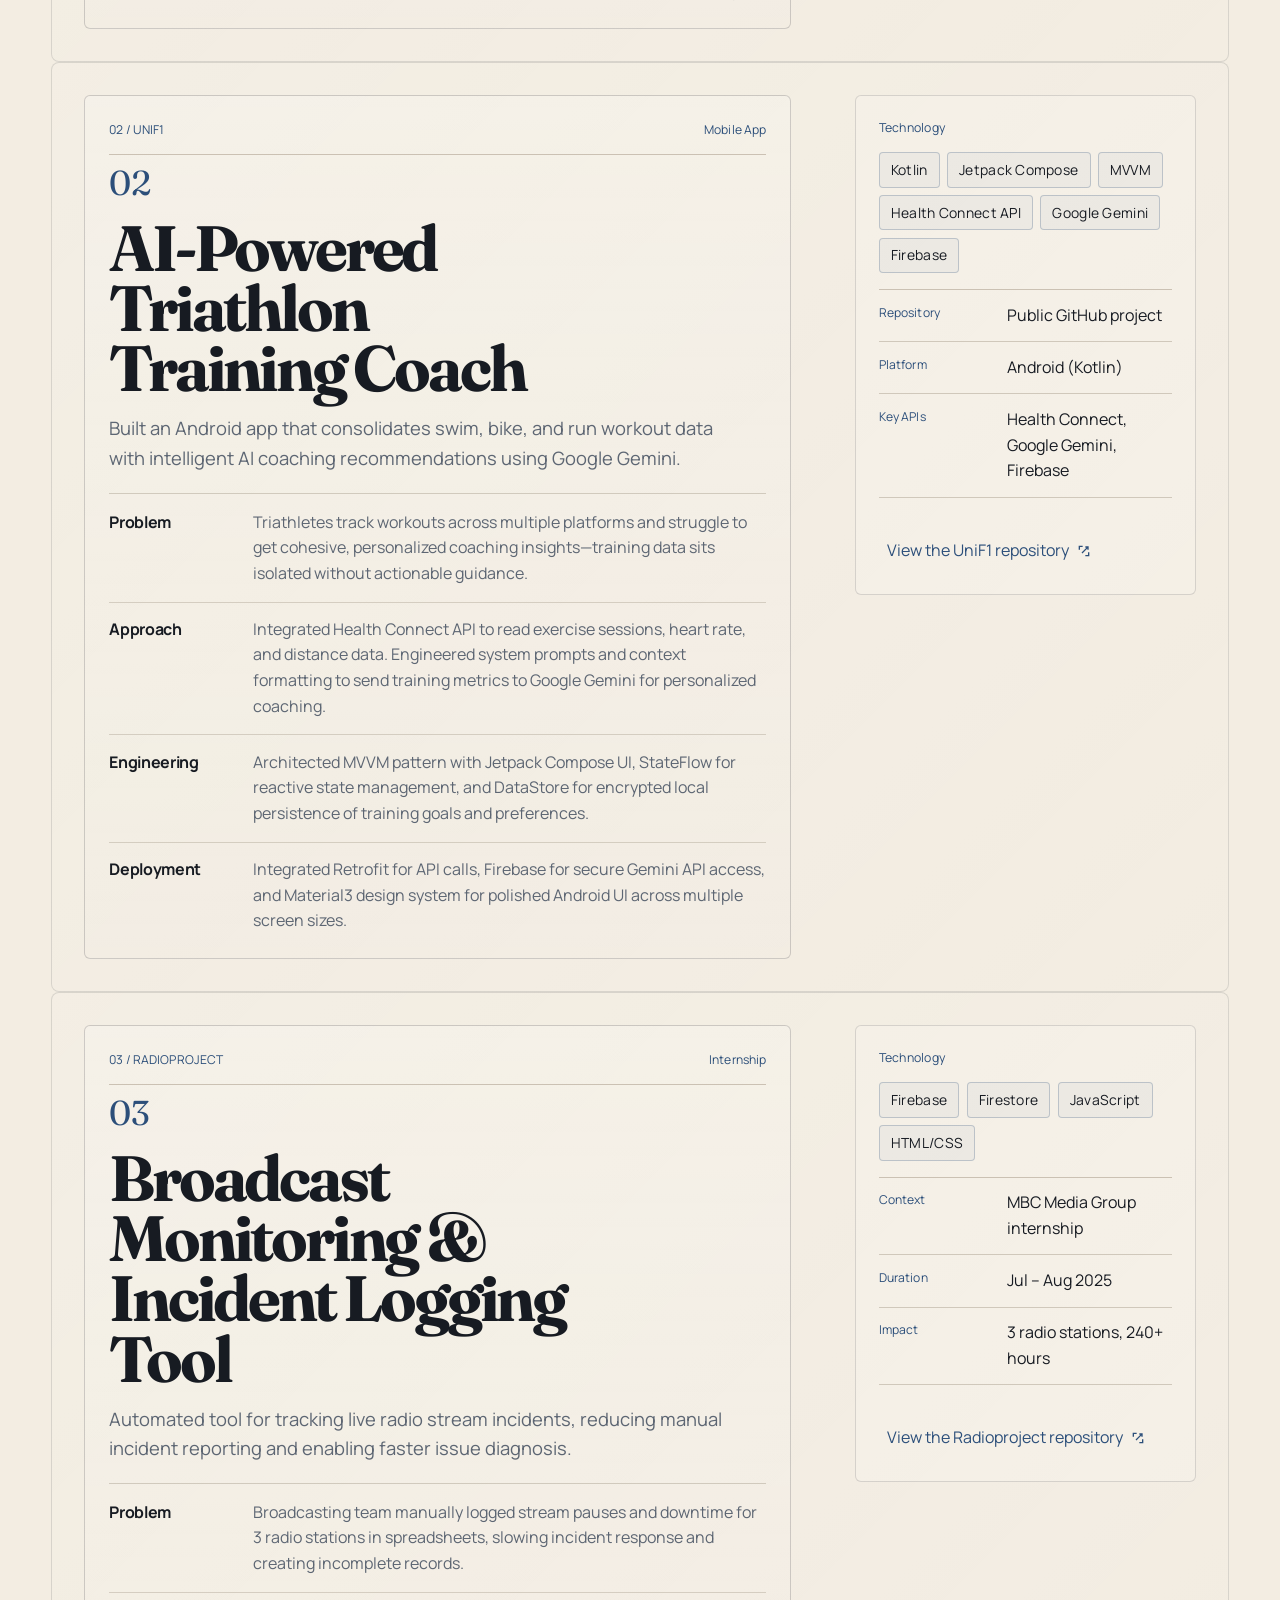
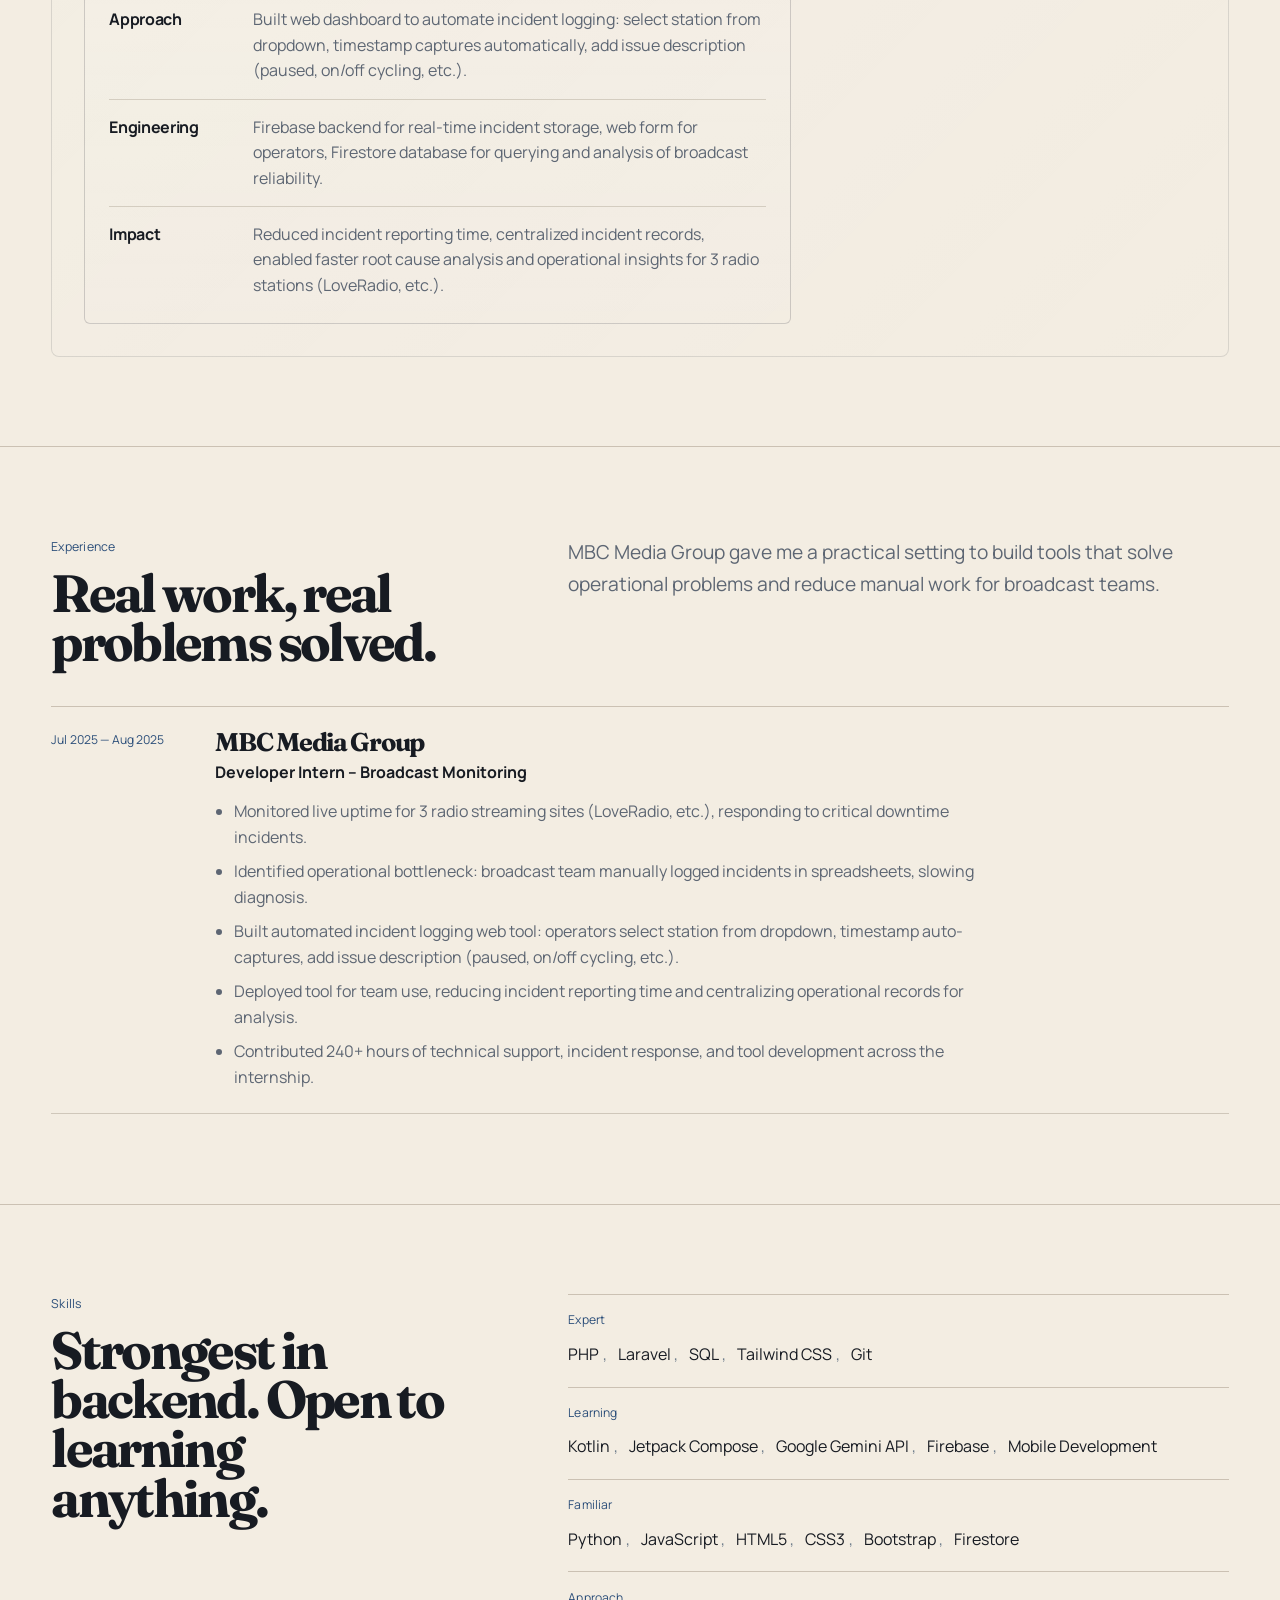
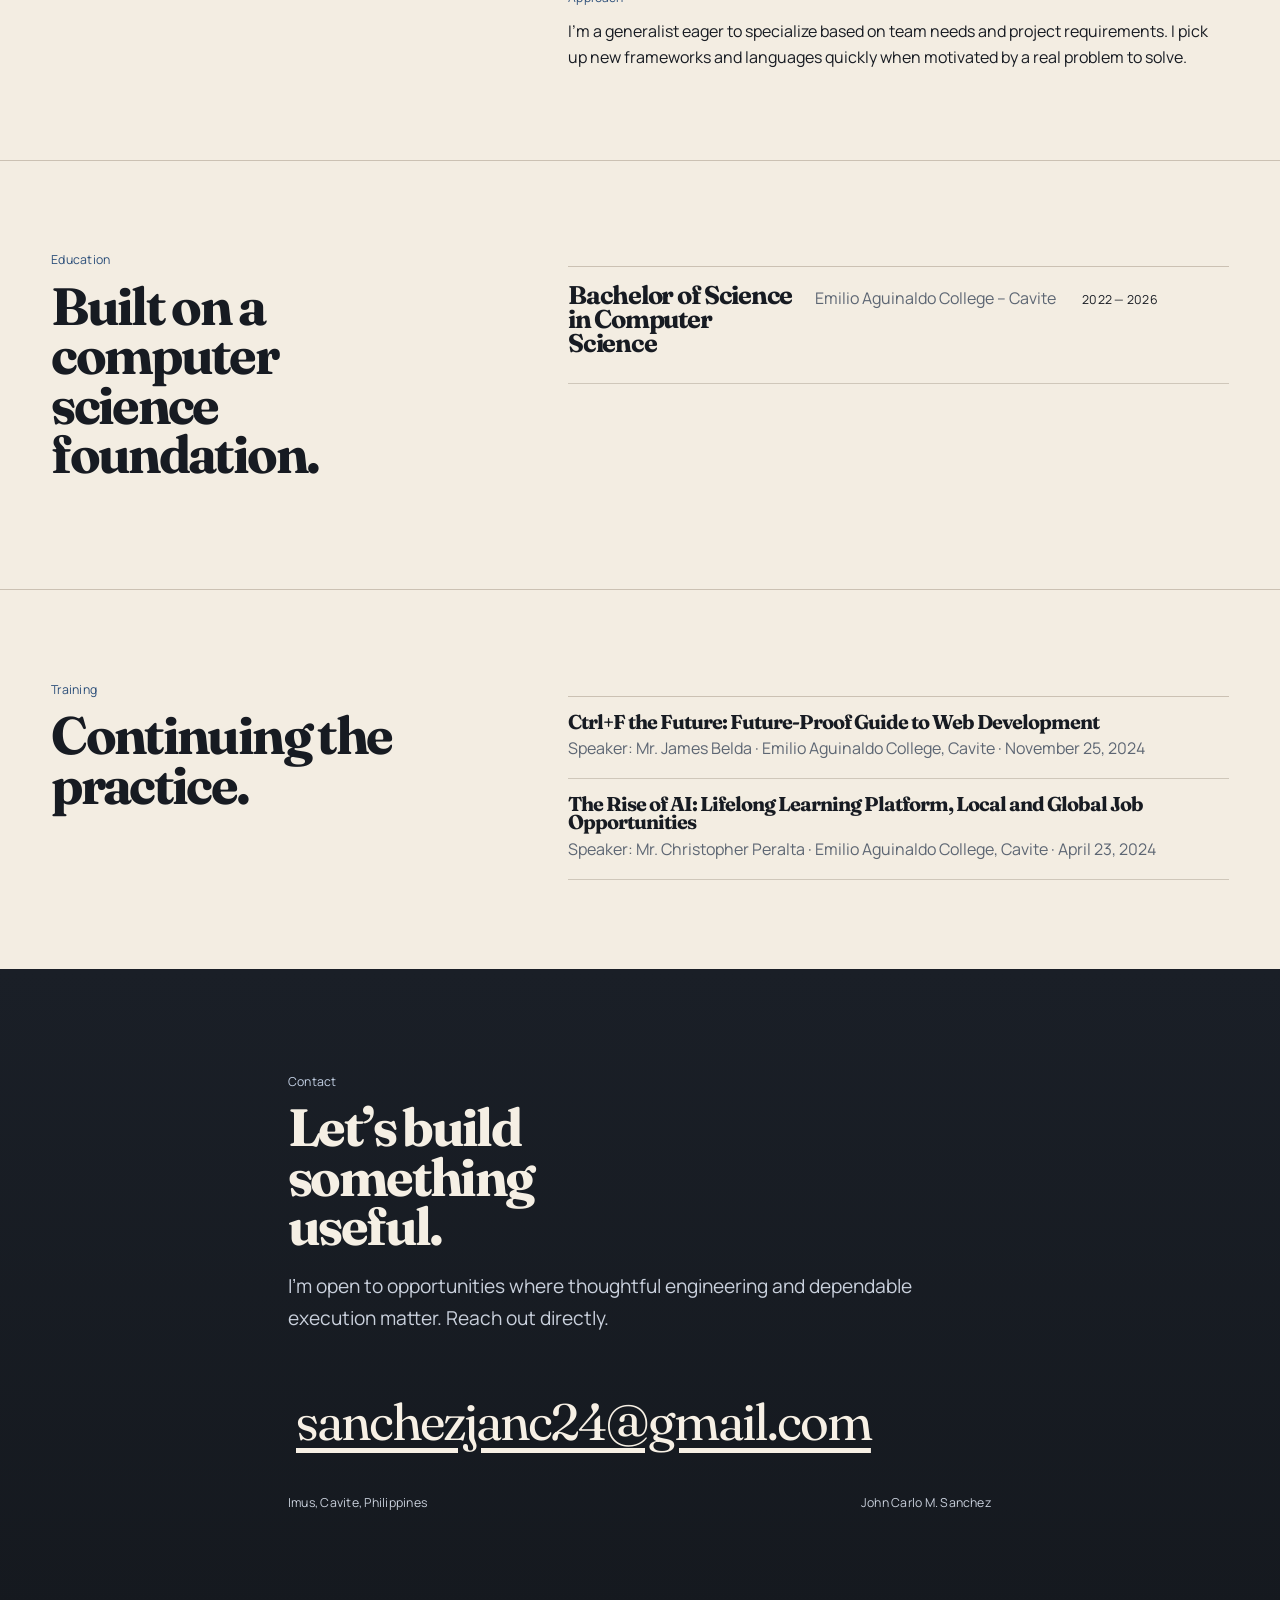
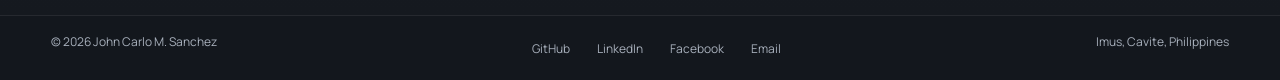
==== commit f7615ef1: "Refactor portfolio: add Radioproject, clarify junior positioning, streamline CTAs - Add third projec" ====
--- a/index.html
+++ b/index.html
@@ -23,6 +23,7 @@
       <a class="brand" href="#top">JOHN CARLO M. SANCHEZ</a>
       <div class="nav-links" aria-label="Page sections">
         <a class="nav-link" href="#about">About</a>
+        <a class="nav-link" href="#availability">Looking For</a>
         <a class="nav-link" href="#projects">Projects</a>
         <a class="nav-link" href="#experience">Experience</a>
         <a class="nav-link" href="#skills">Skills</a>
@@ -51,9 +52,9 @@
         <div class="hero-copy is-visible" data-reveal>
           <p class="eyebrow">Computer Science Graduate / Full-Stack Developer</p>
           <h1>John Carlo M. Sanchez</h1>
-          <p class="lede">I build web systems with Laravel, SQL, and Tailwind CSS. My focus is dependable engineering, normalized data, and interfaces that make the underlying workflow easier to trust.</p>
+          <p class="lede">I build web systems with Laravel, SQL, and Tailwind CSS. Recent graduate actively seeking full-time work—open to backend, full-stack, mobile, or technical support roles where I can contribute and keep learning.</p>
           <div class="button-row">
-            <a class="button primary" href="https://github.com/Carlo244/instadugo" target="_blank" rel="noreferrer">View InstaDugo</a>
+            <a class="button primary" href="#projects" target="_blank" rel="noreferrer">View projects</a>
             <a class="button ghost" href="#contact">Contact</a>
           </div>
           <div class="hero-socials" aria-label="Contact and social links">
@@ -80,8 +81,8 @@
           </div>
           <div class="hero-meta-row meta" aria-label="Location and technical focus">
             <span>Imus, Cavite, Philippines</span>
+            <span>Available immediately</span>
             <span>PHP / Laravel / SQL</span>
-            <span>Laravel Cloud</span>
           </div>
         </div>
 
@@ -157,14 +158,41 @@
       </div>
     </section>
 
+    <section class="section" id="availability">
+      <div class="shell" data-reveal>
+        <div class="section-grid" style="grid-template-columns:minmax(0,0.8fr) minmax(0,1.2fr); gap: clamp(2rem, 6vw, 5rem);">
+          <div class="section-copy">
+            <p class="section-label">Now Hiring</p>
+            <h2>Looking for my first role.</h2>
+          </div>
+          <div>
+            <p class="lede">I'm a recent Computer Science graduate actively seeking full-time work. I'm open to backend, full-stack, mobile, or technical support roles—any position where I can contribute and keep learning.</p>
+            <dl class="detail-list">
+              <div class="detail-item">
+                <dt>Availability</dt>
+                <dd>Available immediately for full-time, hybrid, or remote work.</dd>
+              </div>
+              <div class="detail-item">
+                <dt>Location</dt>
+                <dd>Imus, Cavite, Philippines. Open to relocation or remote positions.</dd>
+              </div>
+              <div class="detail-item">
+                <dt>What excites me</dt>
+                <dd>Building products that people use, system design, and teams where thoughtful engineering matters.</dd>
+              </div>
+            </dl>
+          </div>
+        </div>
+      </div>
+    </section>
+
     <section class="section" id="projects">
       <div class="shell project-case" data-reveal>
         <div class="section-grid" style="grid-template-columns:minmax(0,0.8fr) minmax(0,1.2fr); gap: clamp(2rem, 6vw, 5rem);">
           <div class="section-copy">
             <p class="section-label">Projects</p>
-            <h2>InstaDugo carries the page.</h2>
-          </div>
-          <p class="lede">A web-based blood donation management system built to automate requests, donor matching, and account verification workflows.</p>
+            <h2>Three contexts. One focus: shipping real work.</h2>
+          </div>
         </div>
 
         <article class="project-layout" aria-labelledby="instadugo-title">
@@ -364,9 +392,9 @@
         <div class="section-grid" style="grid-template-columns:minmax(0,0.8fr) minmax(0,1.2fr); gap: clamp(2rem, 6vw, 5rem);">
           <div class="section-copy">
             <p class="section-label">Experience</p>
-            <h2>Real work, in a real timeline.</h2>
-          </div>
-          <p class="lede">MBC Media Group gave me a practical setting for technical support, operational work, and coordinated execution under daily constraints.</p>
+            <h2>Real work, real problems solved.</h2>
+          </div>
+          <p class="lede">MBC Media Group gave me a practical setting to build tools that solve operational problems and reduce manual work for broadcast teams.</p>
         </div>
 
         <div class="timeline">
@@ -374,11 +402,13 @@
             <p class="time-stamp">Jul 2025 — Aug 2025</p>
             <div>
               <h3>MBC Media Group</h3>
-              <p class="timeline-role">Digital Media FM Intern</p>
+              <p class="timeline-role">Developer Intern – Broadcast Monitoring</p>
               <ul>
-                <li>Contributed 240+ hours of technical and operational support to the Digital Media FM Department.</li>
-                <li>Managed digital media workflows, resolved technical issues, and performed routine system maintenance to support broadcasting and online delivery.</li>
-                <li>Worked with cross-functional teams to keep internal operations moving in a fast-paced environment.</li>
+                <li>Monitored live uptime for 3 radio streaming sites (LoveRadio, etc.), responding to critical downtime incidents.</li>
+                <li>Identified operational bottleneck: broadcast team manually logged incidents in spreadsheets, slowing diagnosis.</li>
+                <li>Built automated incident logging web tool: operators select station from dropdown, timestamp auto-captures, add issue description (paused, on/off cycling, etc.).</li>
+                <li>Deployed tool for team use, reducing incident reporting time and centralizing operational records for analysis.</li>
+                <li>Contributed 240+ hours of technical support, incident response, and tool development across the internship.</li>
               </ul>
             </div>
           </article>
@@ -391,44 +421,44 @@
         <div class="section-grid" style="grid-template-columns:minmax(0,0.8fr) minmax(0,1.2fr); gap: clamp(2rem, 6vw, 5rem);">
           <div class="section-copy">
             <p class="section-label">Skills</p>
-            <h2>A technical index, not a scoreboard.</h2>
+            <h2>Strongest in backend. Open to learning anything.</h2>
           </div>
           <div class="technical-index">
             <div class="index-group">
-              <p class="index-label">Languages</p>
+              <p class="index-label">Expert</p>
               <ul>
                 <li>PHP</li>
+                <li>Laravel</li>
+                <li>SQL</li>
+                <li>Tailwind CSS</li>
+                <li>Git</li>
+              </ul>
+            </div>
+            <div class="index-group">
+              <p class="index-label">Learning</p>
+              <ul>
+                <li>Kotlin</li>
+                <li>Jetpack Compose</li>
+                <li>Google Gemini API</li>
+                <li>Firebase</li>
+                <li>Mobile Development</li>
+              </ul>
+            </div>
+            <div class="index-group">
+              <p class="index-label">Familiar</p>
+              <ul>
                 <li>Python</li>
                 <li>JavaScript</li>
                 <li>HTML5</li>
                 <li>CSS3</li>
-              </ul>
-            </div>
-            <div class="index-group">
-              <p class="index-label">Frameworks</p>
-              <ul>
-                <li>Laravel</li>
-                <li>Tailwind CSS</li>
                 <li>Bootstrap</li>
-              </ul>
-            </div>
-            <div class="index-group">
-              <p class="index-label">Data</p>
-              <ul>
-                <li>MySQL</li>
-                <li>SQL</li>
-                <li>Firebase Realtime Database</li>
                 <li>Firestore</li>
               </ul>
             </div>
             <div class="index-group">
-              <p class="index-label">Tools</p>
+              <p class="index-label">Approach</p>
               <ul>
-                <li>Git</li>
-                <li>GitHub</li>
-                <li>Firebase</li>
-                <li>Laravel Cloud</li>
-                <li>VS Code</li>
+                <li>I'm a generalist eager to specialize based on team needs and project requirements. I pick up new frameworks and languages quickly when motivated by a real problem to solve.</li>
               </ul>
             </div>
           </div>
